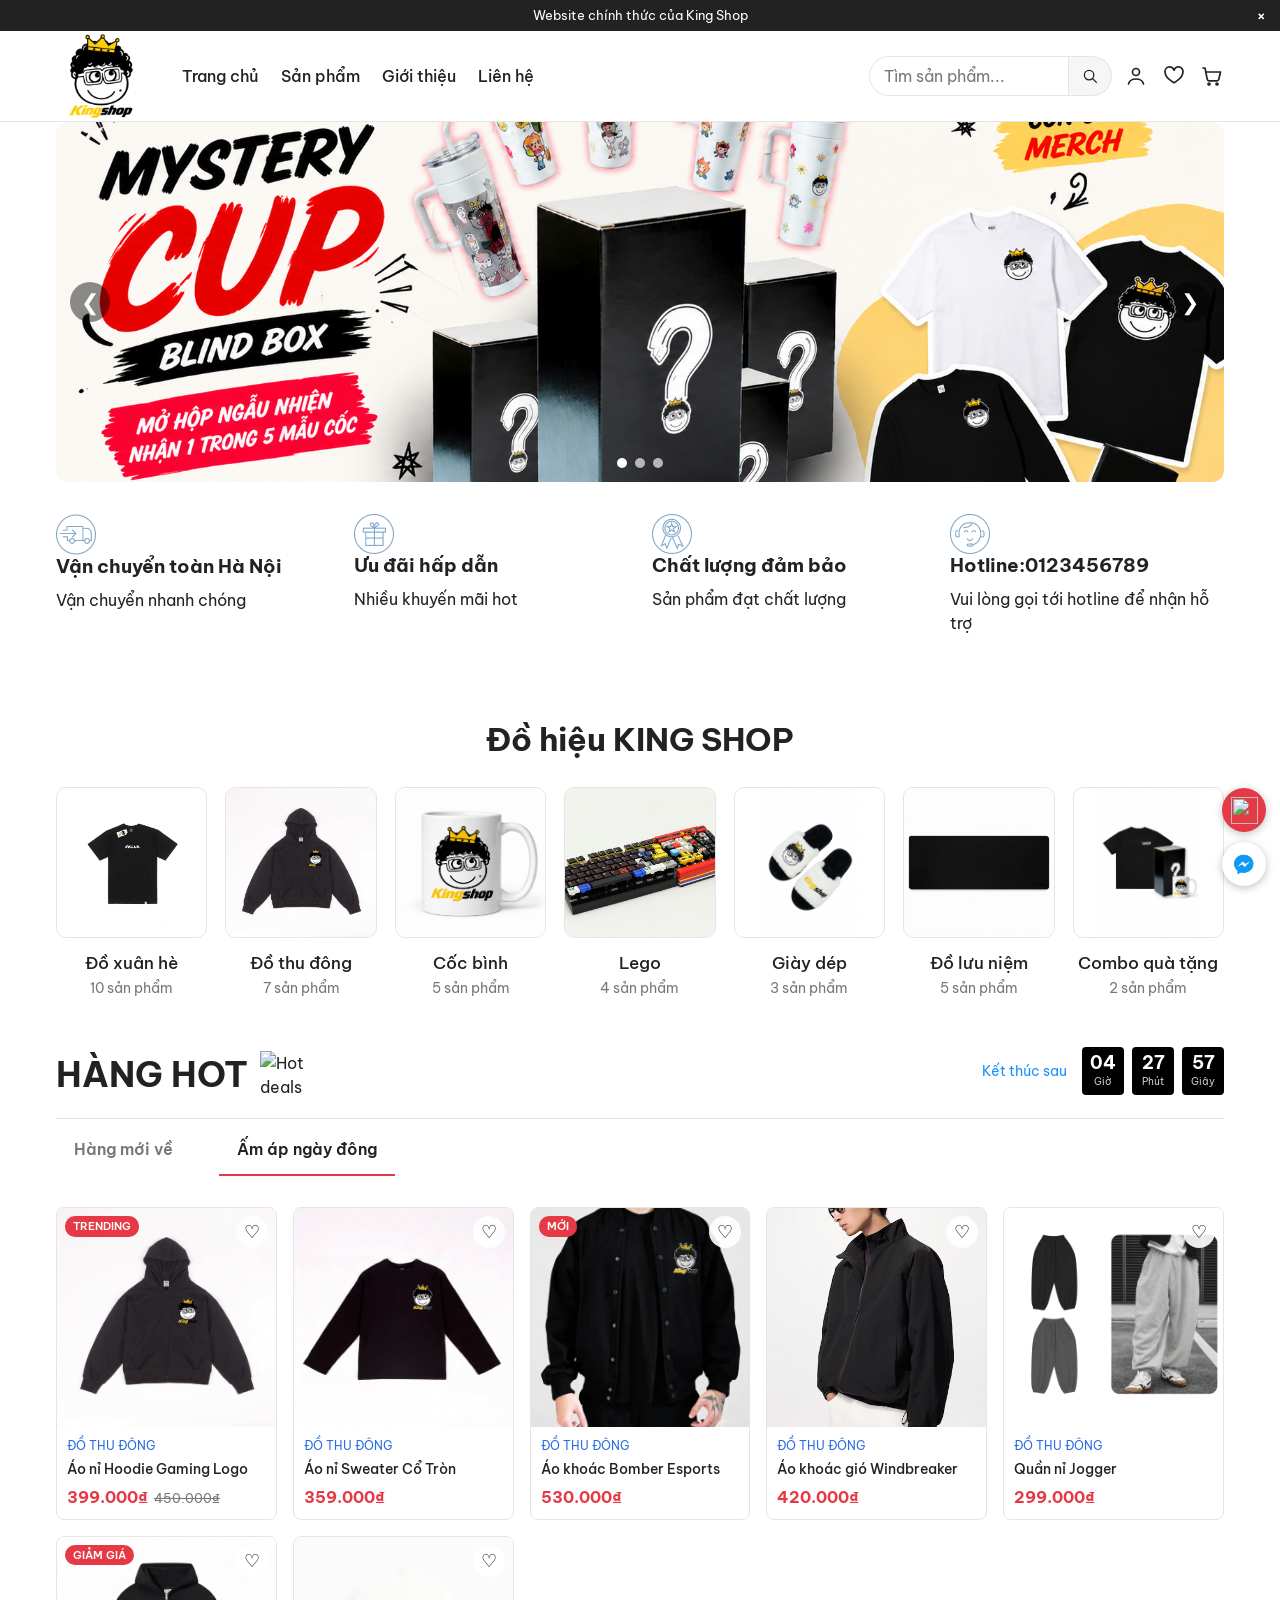
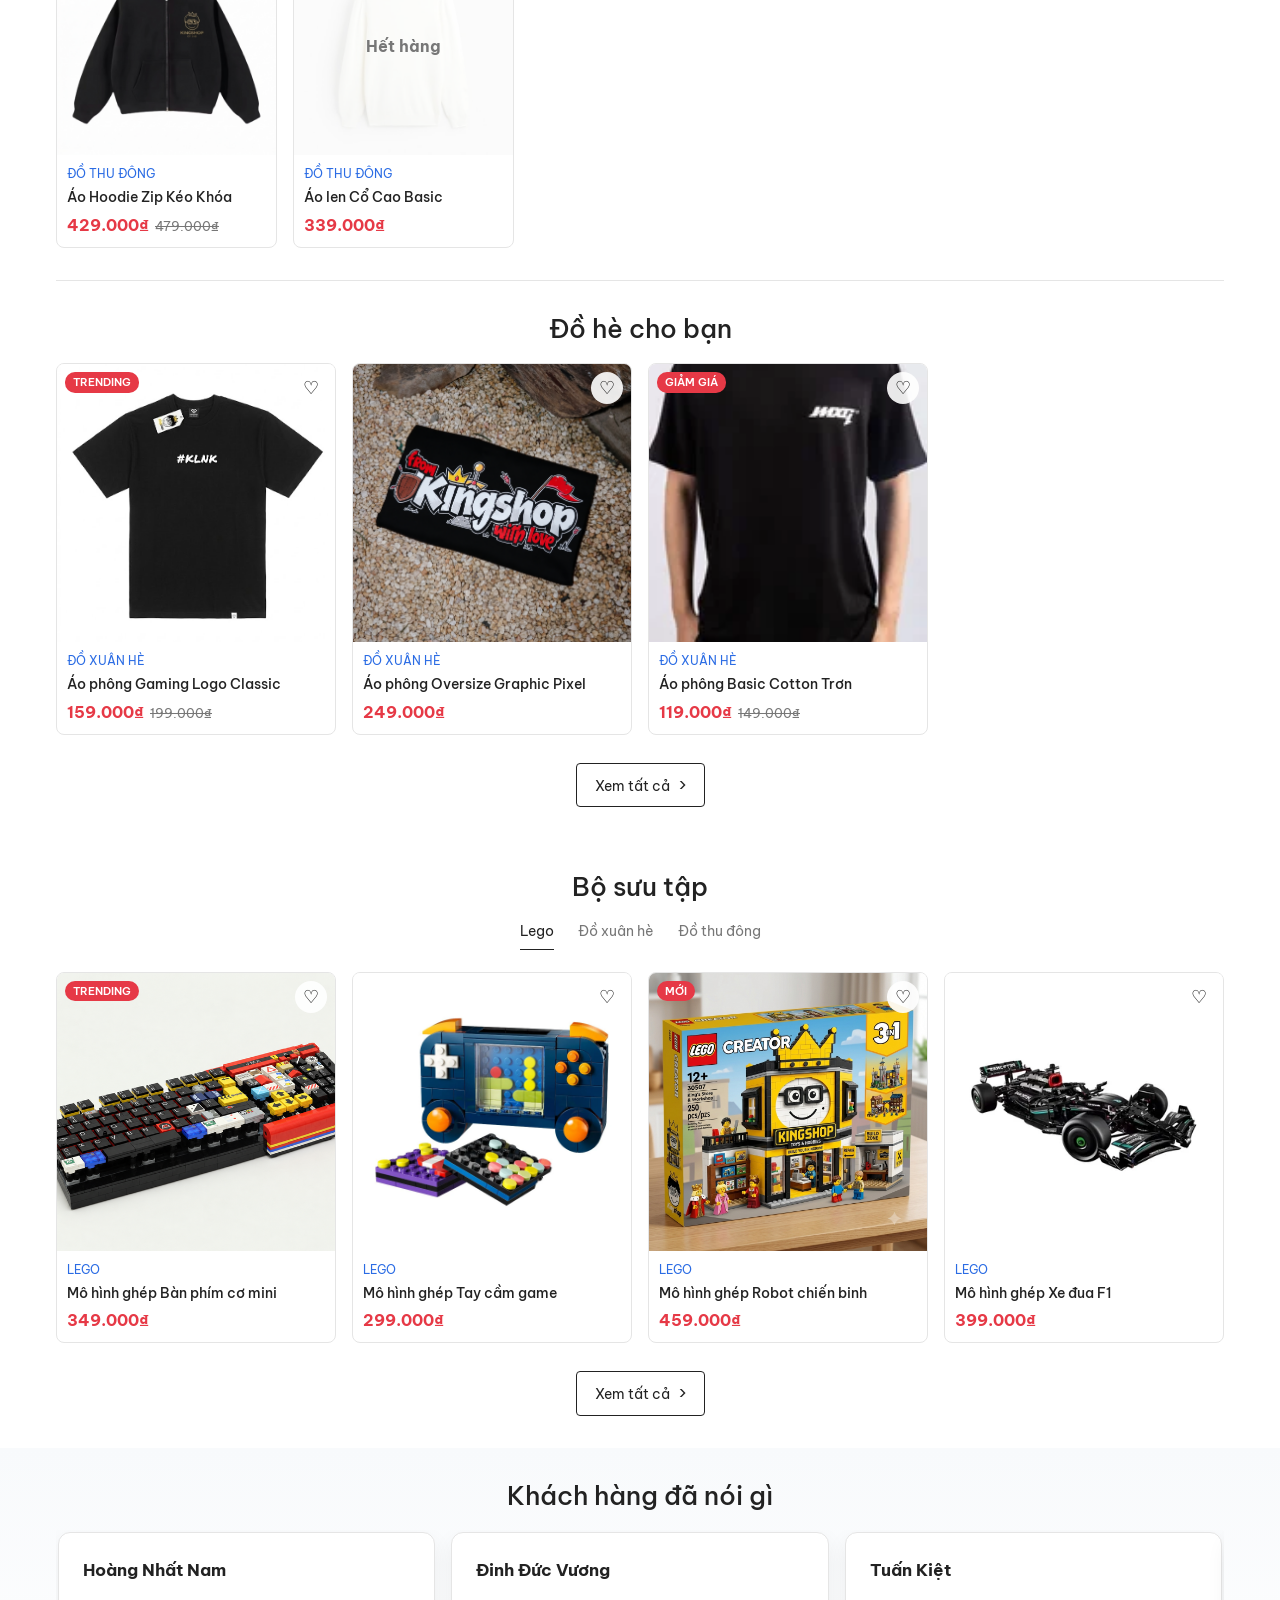
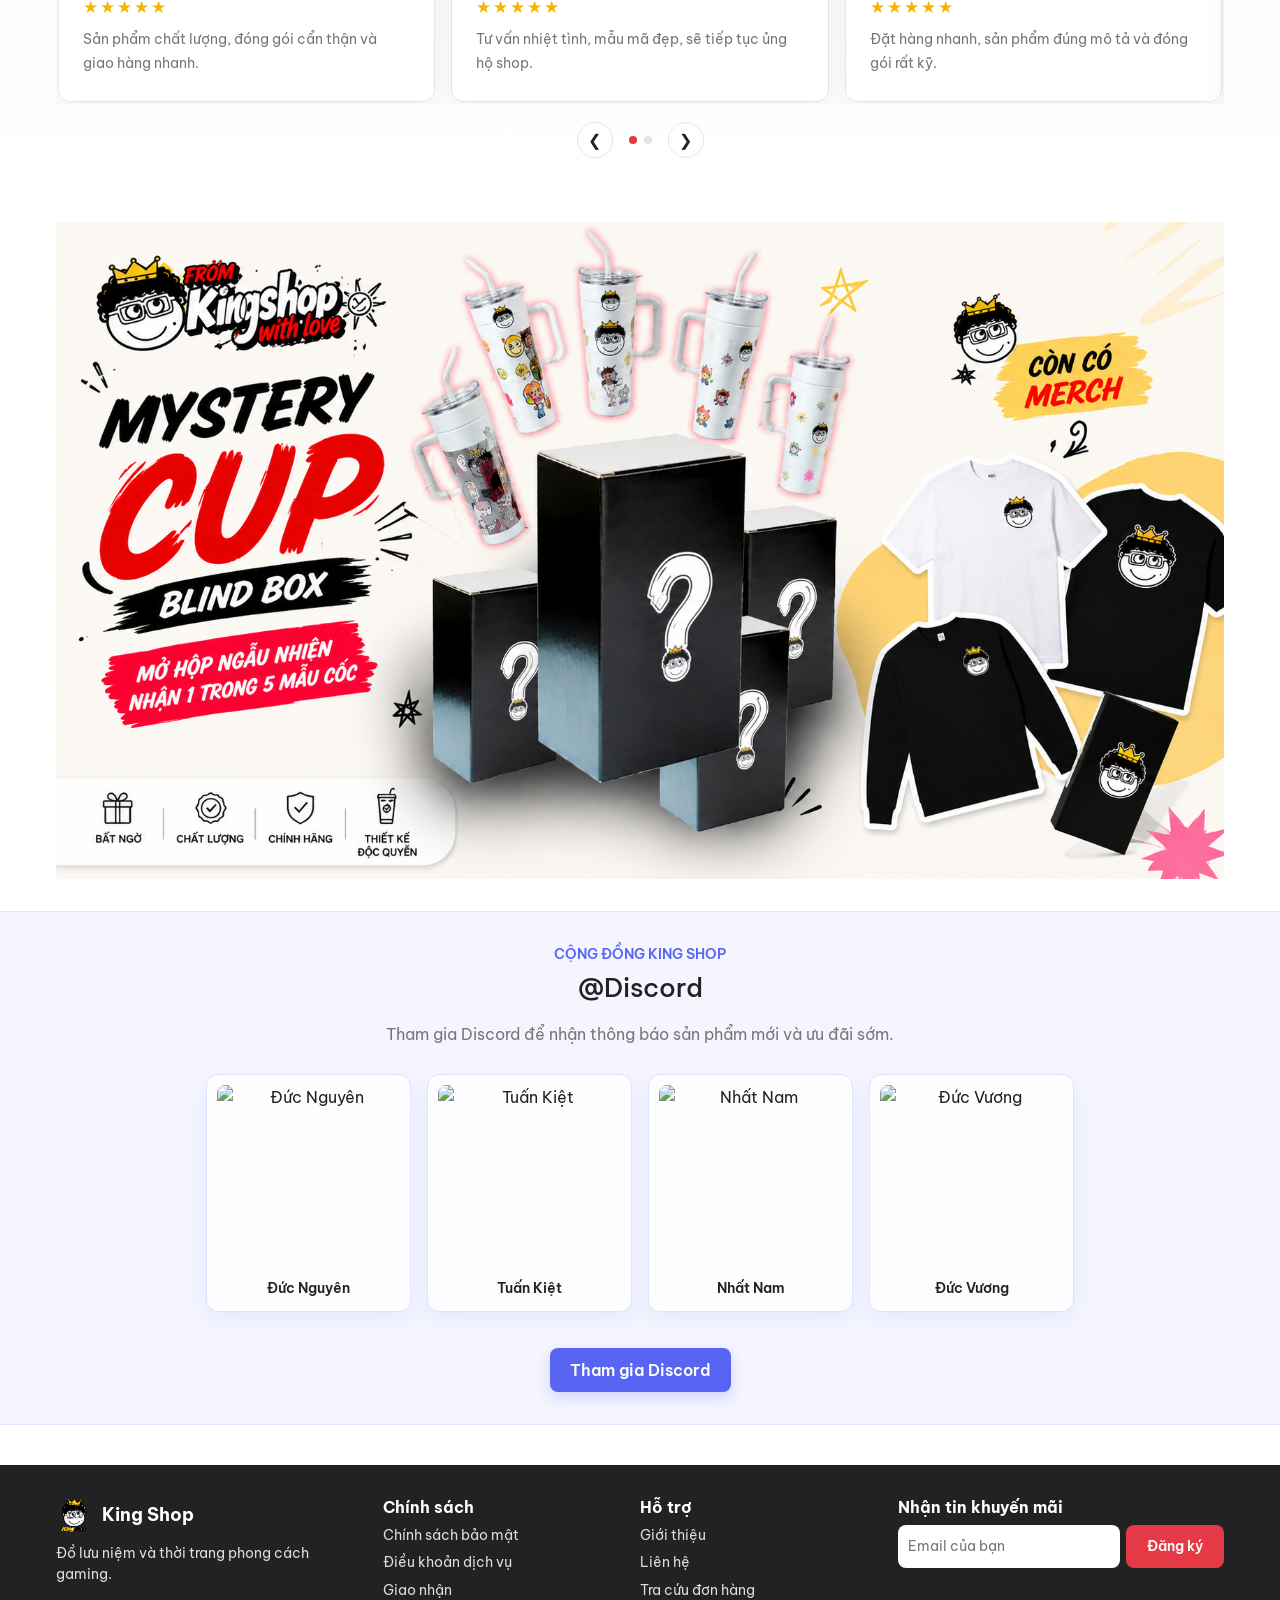
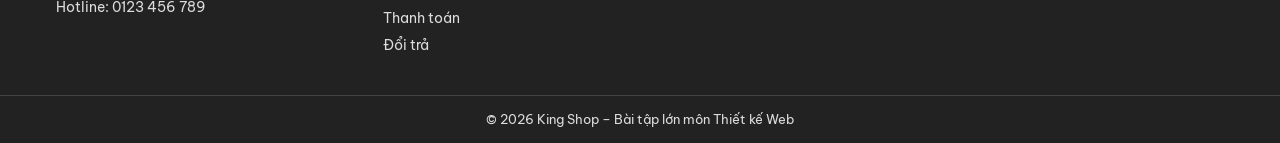
==== index.html @ ebae5b72 "Merge branch 'main' into feature/index" ====
<!doctype html>
<html lang="vi">
  <head>
    <meta charset="UTF-8" />
    <meta name="viewport" content="width=device-width, initial-scale=1" />
    <title>Trang chủ | King Shop</title>
    <link rel="preconnect" href="https://fonts.googleapis.com" />
    <link rel="preconnect" href="https://fonts.gstatic.com" crossorigin />
    <link
      href="https://fonts.googleapis.com/css2?family=Be+Vietnam+Pro:wght@400;500;600;700&display=swap"
      rel="stylesheet"
    />

    <link rel="stylesheet" href="./css/base.css" />
    <link rel="stylesheet" href="./css/layout.css" />
    <link rel="stylesheet" href="./css/components.css" />
    <link rel="stylesheet" href="./css/product.css" />
    <link rel="stylesheet" href="./css/responsive.css" />
    <link rel="stylesheet" href="./css/search-animation.css" />
  </head>
  <body>
    <div id="site-header"></div>
    <main>
      <section class="banner-container" aria-label="Banner nổi bật">
        <div class="banner-slider" data-slider>
          <div class="banner-slides">
            <a
              class="banner-slide banner-slide--active"
              href="./pages/san-pham.html"
            >
              <img
                src="./assets/images/banner/banner.png"
                class="banner-img"
                alt="Khám phá sản phẩm nổi bật của King Shop"
              />
            </a>
            <a
              class="banner-slide"
              href="./pages/san-pham.html?category=ao-xuan-he"
              tabindex="-1"
            >
              <img
                src="./assets/images/products/sp01-1.jpg"
                class="banner-img"
                alt="Sản phẩm thời trang mới tại King Shop"
                loading="lazy"
              />
            </a>
            <a
              class="banner-slide"
              href="./pages/san-pham.html?category=lego"
              tabindex="-1"
            >
              <img
                src="./assets/images/products/sp23-1.jpg"
                class="banner-img"
                alt="Bộ sưu tập Lego tại King Shop"
                loading="lazy"
              />
            </a>
          </div>
          <button
            class="banner-control banner-control--prev"
            type="button"
            data-slide-prev
            aria-label="Ảnh trước"
          >
            &#10094;
          </button>
          <button
            class="banner-control banner-control--next"
            type="button"
            data-slide-next
            aria-label="Ảnh tiếp theo"
          >
            &#10095;
          </button>
          <div
            class="banner-dots"
            data-slide-dots
            aria-label="Chọn ảnh banner"
          ></div>
        </div>
      </section>
      <section class="section">
        <div class="container">
          <div class="feature-list">
            <div class="feature">
              <div class="feature-con">
                <img src="./assets/images/banner/ship.png" />
              </div>
              <h3>Vận chuyển toàn Hà Nội</h3>
              <p>Vận chuyển nhanh chóng</p>
            </div>
            <div class="feature">
              <div class="feature-con">
                <img src="./assets/images/banner/gift.png" />
              </div>
              <h3>Ưu đãi hấp dẫn</h3>
              <p>Nhiều khuyến mãi hot</p>
            </div>
            <div class="feature">
              <div class="feature-con">
                <img src="./assets/images/banner/quality.png" />
              </div>
              <h3>Chất lượng đảm bảo</h3>
              <p>Sản phẩm đạt chất lượng</p>
            </div>
            <div class="feature">
              <div class="feature-con">
                <img src="./assets/images/banner/hotline.png" />
              </div>
              <h3>Hotline:0123456789</h3>
              <p>Vui lòng gọi tới hotline để nhận hỗ trợ</p>
            </div>
          </div>
        </div>
      </section>
      <section class="do-hieu-king-shop">
        <h2 class="do-hieu-king-shop__title">Đồ hiệu KING SHOP</h2>
        <div class="container">
          <div class="category-grid"></div>
        </div>
      </section>
      <section class="hot-deals-section">
        <div class="hot-deals-container">
          <div class="hot-deals-heading">
            <a class="hot-deals-title" href="./pages/san-pham.html">Hàng hot</a>
            <img
              class="hot-deals-badge"
              src="https://theme.hstatic.net/200000990840/1001345885/14/flashsale-hot.png?v=1763"
              alt="Hot deals"
            />
          </div>
          <div class="hot-deals-toolbar">
            <nav class="hot-deals-tabs" aria-label="Danh mục hàng hot">
              <div class="tab-buttons">
                <button class="tab-btn" data-tab="me-di-sinh">
                  Hàng mới về
                </button>
                <button class="tab-btn tab-btn--active" data-tab="me-di-lam">
                  Ấm áp ngày đông
                </button>
              </div>
              <div class="tab-content" id="me-di-sinh" hidden>
                <div
                  class="product-grid hot-product-grid new-product-grid"
                ></div>
              </div>
              <div class="tab-content" id="me-di-lam">
                <div
                  class="product-grid hot-product-grid winter-product-grid"
                ></div>
              </div>
            </nav>
            <div class="countdown-wrapper">
              <span class="countdown-label">Kết thúc sau</span>
              <div class="timer">
                <div class="time-box">
                  <span id="hours">04</span>
                  <small>Giờ</small>
                </div>
                <div class="time-box">
                  <span id="minutes">27</span>
                  <small>Phút</small>
                </div>
                <div class="time-box">
                  <span id="seconds">59</span>
                  <small>Giây</small>
                </div>
              </div>
            </div>
          </div>
        </div>
      </section>
      <section class="recommendations section">
        <div class="container">
          <h2 class="home-section-title">Đồ hè cho bạn</h2>
          <div class="product-grid recommendation-grid"></div>
          <a
            class="view-all-link"
            href="./pages/san-pham.html?category=ao-xuan-he"
            >Xem tất cả <span aria-hidden="true">›</span></a
          >
        </div>
      </section>

      <section class="collection-section section">
        <div class="container">
          <h2 class="home-section-title">Bộ sưu tập</h2>
          <div
            class="collection-tabs"
            role="tablist"
            aria-label="Bộ sưu tập sản phẩm"
          >
            <button class="collection-tab collection-tab--active" type="button">
              Lego
            </button>
            <a
              class="collection-tab"
              href="./pages/san-pham.html?category=ao-xuan-he"
              >Đồ xuân hè</a
            >
            <a
              class="collection-tab"
              href="./pages/san-pham.html?category=do-thu-dong"
              >Đồ thu đông</a
            >
          </div>
          <div class="product-grid collection-grid"></div>
          <a class="view-all-link" href="./pages/san-pham.html?category=lego"
            >Xem tất cả <span aria-hidden="true">›</span></a
          >
        </div>
      </section>

      <section class="reviews-section section">
        <div class="container">
          <h2 class="home-section-title">Khách hàng đã nói gì</h2>
          <div class="review-slider" data-review-slider>
            <div class="review-viewport">
              <div class="review-grid">
                <div class="review-slide">
                  <article class="review-card">
                    <strong>Hoàng Nhất Nam</strong>
                    <div class="review-stars" aria-label="5 trên 5 sao">
                      ★★★★★
                    </div>
                    <p>
                      Sản phẩm chất lượng, đóng gói cẩn thận và giao hàng nhanh.
                    </p>
                  </article>
                  <article class="review-card">
                    <strong>Đinh Đức Vương</strong>
                    <div class="review-stars" aria-label="5 trên 5 sao">
                      ★★★★★
                    </div>
                    <p>
                      Tư vấn nhiệt tình, mẫu mã đẹp, sẽ tiếp tục ủng hộ shop.
                    </p>
                  </article>
                  <article class="review-card">
                    <strong>Tuấn Kiệt</strong>
                    <div class="review-stars" aria-label="5 trên 5 sao">
                      ★★★★★
                    </div>
                    <p>
                      Đặt hàng nhanh, sản phẩm đúng mô tả và đóng gói rất kỹ.
                    </p>
                  </article>
                </div>
                <div class="review-slide">
                  <article class="review-card">
                    <strong>Hoàng Nhất Vua</strong>
                    <div class="review-stars" aria-label="5 trên 5 sao">
                      ★★★★★
                    </div>
                    <p>
                      Sản phẩm đẹp hơn mong đợi, shop tư vấn nhanh và rất dễ
                      thương.
                    </p>
                  </article>
                  <article class="review-card">
                    <strong>Đinh Đức Vua</strong>
                    <div class="review-stars" aria-label="5 trên 5 sao">
                      ★★★★★
                    </div>
                    <p>
                      Hàng giao đúng mẫu, chất lượng tốt và đóng gói cẩn thận.
                    </p>
                  </article>
                  <article class="review-card">
                    <strong>Phạm Tuấn Vua</strong>
                    <div class="review-stars" aria-label="5 trên 5 sao">
                      ★★★★★
                    </div>
                    <p>Mua hàng thuận tiện, sản phẩm vừa đẹp vừa đúng mô tả.</p>
                  </article>
                </div>
              </div>
            </div>
            <div class="review-controls">
              <button
                class="review-control"
                type="button"
                data-review-prev
                aria-label="Nhóm đánh giá trước"
              >
                &#10094;
              </button>
              <div
                class="review-dots"
                data-review-dots
                aria-label="Chọn nhóm đánh giá"
              ></div>
              <button
                class="review-control"
                type="button"
                data-review-next
                aria-label="Nhóm đánh giá tiếp theo"
              >
                &#10095;
              </button>
            </div>
          </div>
        </div>
      </section>

      <section class="home-cta section">
        <div class="container">
          <a class="home-cta__link" href="./pages/san-pham.html">
            <img
              src="./assets/images/banner/banner.png"
              alt="Khám phá sản phẩm King Shop"
              loading="lazy"
            />
          </a>
        </div>
      </section>

      <section class="discord-section section">
        <div class="container discord-section__inner">
          <p class="discord-section__eyebrow">Cộng đồng King Shop</p>
          <h2 class="home-section-title">@Discord</h2>
          <p class="discord-section__text">
            Tham gia Discord để nhận thông báo sản phẩm mới và ưu đãi sớm.
          </p>
          <div class="discord-gallery" aria-label="Thành viên KingShop">
            <figure class="discord-member">
              <img
                src="https://cdn.discordapp.com/avatars/1002018505601863730/ce38dc9ddd116275365a31a403cab2cc.png?size=1024"
                alt="Đức Nguyên"
                loading="lazy"
              />
              <figcaption>Đức Nguyên</figcaption>
            </figure>
            <figure class="discord-member">
              <img
                src="https://cdn.discordapp.com/avatars/1293971058453516450/9ad6e9457bd91d9be994fa99719ec6ee.png?size=1024"
                alt="Tuấn Kiệt"
                loading="lazy"
              />
              <figcaption>Tuấn Kiệt</figcaption>
            </figure>
            <figure class="discord-member">
              <img
                src="https://cdn.discordapp.com/avatars/599249216392658944/885f879aa546789b5a5d84ec2b998899.png?size=1024"
                alt="Nhất Nam"
                loading="lazy"
              />
              <figcaption>Nhất Nam</figcaption>
            </figure>
            <figure class="discord-member">
              <img
                src="https://cdn.discordapp.com/avatars/1421821610590998740/cb5623038d941d134af07b808ca20fe4.png?size=1024"
                alt="Đức Vương"
                loading="lazy"
              />
              <figcaption>Đức Vương</figcaption>
            </figure>
          </div>
          <a
            class="discord-section__button"
            href="https://discord.com/"
            target="_blank"
            rel="noopener"
            >Tham gia Discord</a
          >
        </div>
      </section>
    </main>

    <div id="site-footer"></div>
    <div id="toast-container"></div>
    <script src="./js/config.js"></script>
    <script src="./js/validate.js"></script>
    <script src="./js/products.js"></script>
    <script src="./js/cart.js"></script>
    <script src="./js/wishlist.js"></script>
    <script src="./js/auth.js"></script>
    <script src="./js/main.js"></script>
    <script src="./js/countdown.js"></script>
    <script src="./js/slider.js"></script>
    <script src="./js/reviews.js"></script>
    <!-- JS riêng của trang: thêm dòng script ở đây (luôn nạp cuối), ví dụ <script src="./js/search.js"></script> -->
  </body>
</html>
---- css/base.css ----
/* base.css – Biến màu, font, reset (Người phụ trách: Nguyên) */
:root {
  --color-primary: #e63946;
  --color-primary-dark: #c62f3b;
  --color-text: #222;
  --color-bg: #fff;
  --color-bg-soft: #f6f6f6;
  --color-muted: #777;
  --color-border: #e5e5e5;
  --color-success: #2a9d5c;
  --color-error: #d62828;
  --font-main: "Be Vietnam Pro", Arial, sans-serif;
  --radius: 8px;
  --container-width: 1200px;
}

*, *::before, *::after { box-sizing: border-box; }

body {
  margin: 0;
  font-family: var(--font-main);
  color: var(--color-text);
  background: var(--color-bg);
  line-height: 1.5;
}

img { max-width: 100%; display: block; }
a { color: inherit; text-decoration: none; }
ul { list-style: none; margin: 0; padding: 0; }
h1, h2, h3, h4 { margin: 0 0 .5em; line-height: 1.25; }
p { margin: 0 0 .75em; }
button, input, select, textarea { font: inherit; }
button { cursor: pointer; }

.container {
  width: 100%;
  max-width: var(--container-width);
  margin: 0 auto;
  padding: 0 16px;
}

.section { padding: 32px 0; }
.section__title { font-size: 1.5rem; text-align: center; margin-bottom: 20px; }
.home-section-title {
  margin-bottom: 18px;
  text-align: center;
  font-size: 1.6rem;
  font-weight: 500;
}
.feature-list{
  display: grid;
  grid-template-columns: repeat(2, minmax(0, 1fr));
  gap: 16px;
}
.banner-container {
  max-width: 1200px; 
  width: 100%;
  margin: 0 auto;   
  padding: 0 16px;  
  box-sizing: border-box;
}

.banner-slider {
  position: relative;
  overflow: hidden;
  border-radius: 12px;
}

.banner-slides {
  display: flex;
}

.banner-slide {
  display: none;
  width: 100%;
  flex: 0 0 100%;
}

.banner-slide--active {
  display: block;
  animation: banner-fade-in .45s ease;
}

@keyframes banner-fade-in {
  from { opacity: .45; }
  to { opacity: 1; }
}

.banner-img {
  width: 100%;
  height: 360px;
  object-fit: cover;
  display: block;   
}

.banner-slide:nth-child(2) .banner-img {
  object-position: center 40%;
}

.banner-control {
  position: absolute;
  top: 50%;
  width: 40px;
  height: 40px;
  border: 0;
  border-radius: 50%;
  background: rgba(0, 0, 0, .45);
  color: #fff;
  font-size: 1.4rem;
  line-height: 1;
  cursor: pointer;
  transform: translateY(-50%);
  transition: background .2s ease;
}

.banner-control:hover,
.banner-control:focus-visible {
  background: rgba(0, 0, 0, .7);
}

.banner-control--prev { left: 14px; }
.banner-control--next { right: 14px; }

.banner-dots {
  position: absolute;
  bottom: 14px;
  left: 50%;
  display: flex;
  gap: 8px;
  transform: translateX(-50%);
}

.banner-dot {
  width: 10px;
  height: 10px;
  padding: 0;
  border: 0;
  border-radius: 50%;
  background: rgba(255, 255, 255, .65);
  cursor: pointer;
}

.banner-dot--active,
.banner-dot:hover,
.banner-dot:focus-visible {
  background: #fff;
}
.do-hieu-king-shop__title {
  margin: 0 0 28px;
  padding-top: 40px;
  text-align: center;
  font-size: 2rem;
  font-weight: 700;
}
.category-grid {
  display: grid;
  grid-template-columns: repeat(2, 1fr);
  gap: 28px 16px;
}
.category-card {
  display: flex;
  flex-direction: column;
  align-items: center;
  text-align: center;
  color: var(--color-text);
  transition: transform .2s;
}
.category-card:hover {
  transform: translateY(-4px);
}
.category-card__image {
  width: 100%;
  aspect-ratio: 1 / 1;
  display: flex;
  align-items: center;
  justify-content: center;
  overflow: hidden;
  border-radius: 10px;
  background: #fff;
  border: 1px solid var(--color-border);
}
.category-card__image img {
  width: 100%;
  height: 100%;
  object-fit: contain;
  object-position: center;
  transition: transform .2s;
}
.category-card:hover .category-card__image img {
  transform: scale(1.03);
}
.category-card__name {
  margin-top: 12px;
  font-size: 1.05rem;
  font-weight: 500;
}
.category-card__count {
  margin-top: 2px;
  color: var(--color-muted);
  font-size: .9rem;
}
.hot-deals-container {
  position: relative;
  max-width: var(--container-width);
  margin: 0 auto;
  padding: 32px 16px 0;
}
.hot-deals-heading {
  display: flex;
  align-items: center;
  gap: 12px;
  min-height: 88px;
  padding: 12px 0;
  border-bottom: 1px solid var(--color-border);
}
.hot-deals-title {
  font-size: 2.2rem;
  line-height: 1;
  font-weight: 700;
  text-transform: uppercase;
}
.hot-deals-badge {
  width: 48px;
  height: 48px;
  object-fit: contain;
}
.hot-deals-tabs {
  display: block;
}
.hot-deals-toolbar {
  display: block;
  border-bottom: 1px solid var(--color-border);
}
.tab-buttons {
  display: flex;
  gap: 28px;
}
.tab-btn {
  position: relative;
  padding: 18px 18px 14px;
  border: 0;
  background: transparent;
  color: var(--color-muted);
  font-size: 1rem;
  font-weight: 600;
  cursor: pointer;
}
.tab-btn--active,
.tab-btn:hover {
  color: var(--color-text);
}
.tab-btn--active::after {
  content: "";
  position: absolute;
  right: 0;
  bottom: -1px;
  left: 0;
  height: 2px;
  background: var(--color-primary);
}
.tab-content {
  padding: 32px 0;
}
.hot-product-grid {
  gap: 24px;
}
.recommendation-grid,
.collection-grid {
  gap: 24px;
}
.view-all-link {
  display: block;
  width: fit-content;
  margin: 28px auto 0;
  padding: 8px 18px;
  border: 1px solid var(--color-text);
  border-radius: 4px;
  font-size: .9rem;
}
.view-all-link span {
  margin-left: 6px;
  font-size: 1.1rem;
}
.collection-tabs {
  display: flex;
  justify-content: center;
  gap: 24px;
  margin-bottom: 22px;
}
.collection-tab {
  padding: 0 0 6px;
  border: 0;
  border-bottom: 1px solid transparent;
  background: transparent;
  color: var(--color-muted);
  font-size: .9rem;
}
.collection-tab--active {
  border-color: var(--color-text);
  color: var(--color-text);
}
.review-grid {
  display: flex;
  transition: transform .45s ease;
}
.review-viewport {
  overflow: hidden;
}
.review-slide {
  flex: 0 0 100%;
  display: grid;
  grid-template-columns: repeat(3, minmax(0, 1fr));
  gap: 16px;
  padding: 2px;
}
.reviews-section {
  background: linear-gradient(180deg, #f8fafc 0%, #fff 100%);
  overflow: hidden;
}
.review-card {
  min-width: 0;
  min-height: 170px;
  padding: 24px;
  background: rgba(255, 255, 255, .92);
  border: 1px solid var(--color-border);
  border-radius: 12px;
  box-shadow: 0 8px 22px rgba(34, 34, 34, .06);
}
.review-controls {
  display: flex;
  align-items: center;
  justify-content: center;
  gap: 16px;
  margin-top: 18px;
}
.review-control {
  width: 36px;
  height: 36px;
  border: 1px solid var(--color-border);
  border-radius: 50%;
  background: var(--color-bg);
  color: var(--color-text);
  line-height: 1;
  transition: background .2s, color .2s, border-color .2s;
}
.review-control:hover,
.review-control:focus-visible {
  border-color: var(--color-primary);
  background: var(--color-primary);
  color: #fff;
}
.review-dots {
  display: flex;
  gap: 7px;
}
.review-dot {
  width: 8px;
  height: 8px;
  padding: 0;
  border: 0;
  border-radius: 50%;
  background: var(--color-border);
}
.review-dot--active {
  background: var(--color-primary);
}
.review-card strong {
  display: block;
  font-size: 1.05rem;
  font-weight: 700;
}
.review-stars {
  margin: 12px 0 8px;
  color: #f4b400;
  letter-spacing: 2px;
  font-size: 1.05rem;
}
.review-card p {
  margin-bottom: 0;
  color: var(--color-muted);
  font-size: .9rem;
  line-height: 1.7;
  overflow-wrap: anywhere;
}
.home-cta__link {
  display: block;
}
.home-cta__link img {
  width: 100%;
  border-radius: 4px;
}
.discord-section {
  background: #f4f5ff;
  border-top: 1px solid #e1e4ff;
  border-bottom: 1px solid #e1e4ff;
}
.discord-section__inner {
  text-align: center;
  max-width: 900px;
}
.discord-section__eyebrow {
  margin-bottom: 8px;
  color: #5865f2;
  font-size: .85rem;
  font-weight: 600;
  text-transform: uppercase;
}
.discord-section__text {
  max-width: 520px;
  margin: 0 auto;
  color: var(--color-muted);
}
.discord-gallery {
  display: grid;
  grid-template-columns: repeat(4, minmax(0, 1fr));
  gap: 16px;
  margin: 28px 0;
}
.discord-member {
  min-width: 0;
  margin: 0;
  padding: 10px 10px 12px;
  border: 1px solid #dfe2fb;
  border-radius: 12px;
  background: rgba(255, 255, 255, .8);
  box-shadow: 0 8px 20px rgba(88, 101, 242, .08);
  transition: transform .2s ease, box-shadow .2s ease;
}
.discord-member:hover {
  transform: translateY(-5px);
  box-shadow: 0 12px 26px rgba(88, 101, 242, .16);
}
.discord-member img {
  width: 100%;
  aspect-ratio: 1;
  object-fit: cover;
  border-radius: 8px;
}
.discord-member figcaption {
  margin-top: 10px;
  color: var(--color-text);
  font-size: .85rem;
  font-weight: 600;
}
.discord-section__button {
  display: inline-block;
  margin-top: 8px;
  padding: 10px 20px;
  border-radius: 8px;
  background: #5865f2;
  color: #fff;
  font-weight: 600;
  box-shadow: 0 6px 14px rgba(88, 101, 242, .22);
  transition: background .2s ease, transform .2s ease, box-shadow .2s ease;
}
.discord-section__button:hover {
  background: #4752c4;
  transform: translateY(-2px);
  box-shadow: 0 8px 18px rgba(88, 101, 242, .3);
}
.countdown-wrapper {
  display: flex;
  align-items: center;
  gap: 15px;
  margin-left: auto;
  padding: 8px 0;
  position: absolute;
  top: 40px;
  right: 16px;
}

.countdown-label {
  color: #1890ff;
  font-size: 14px;
}

.timer {
  display: flex;
  gap: 8px;
}

.time-box {
  background-color: #000;
  color: #fff;
  width: 42px;
  height: 48px;
  border-radius: 4px;
  display: flex;
  flex-direction: column;
  justify-content: center;
  align-items: center;
}

.time-box span {
  font-size: 18px;
  font-weight: bold;
  line-height: 1;
}

.time-box small {
  font-size: 10px;
  color: #ccc;
  margin-top: 2px;
}
---- css/layout.css ----
/* layout.css – Header, footer, nút nổi (Người phụ trách: Nguyên). Viết mobile-first. */

/* ===== Thanh thông báo ===== */
.topbar {
  position: relative;
  background: var(--color-text);
  color: #fff;
  font-size: .8rem;
  text-align: center;
  padding: 6px 32px;
}
.topbar__close {
  position: absolute; right: 8px; top: 50%; transform: translateY(-50%);
  background: none; border: 0; color: #fff; font-size: 1.1rem;
}

/* ===== Header ===== */
.header {
  position: sticky; top: 0; z-index: 100;
  background: var(--color-bg);
  border-bottom: 1px solid var(--color-border);
}
.header__inner {
  display: flex; align-items: center; gap: 12px;
  min-height: 60px; position: relative;
}
.header__menu-btn { background: none; border: 0; font-size: 1.5rem; }
.header__logo { font-weight: 700; font-size: 1.25rem; color: var(--color-primary); margin-right: auto; }
.header__logo { display: flex; align-items: center; gap: 8px; }
.header__logo img { height: 90px; width: auto; }
.header__actions { display: flex; align-items: center; gap: 14px; font-size: 1.25rem; }
.header__icon { position: relative; }
.header__icon-svg {
  display: block;
  width: 24px;
  height: 24px;
  fill: none;
  stroke: currentColor;
  stroke-linecap: round;
  stroke-linejoin: round;
  stroke-width: 1.7;
}
.header__icon:hover { color: var(--color-primary); }

.badge {
  position: absolute; top: -8px; right: -10px;
  min-width: 18px; height: 18px; padding: 0 4px;
  background: var(--color-primary); color: #fff;
  border-radius: 9px; font-size: .7rem; line-height: 18px; text-align: center;
}

.header__search { display: none; }
.header__search input {
  border: 1px solid var(--color-border); border-radius: 20px 0 0 20px;
  padding: 7px 14px; width: 200px; outline: none;
}
.header__search button {
  border: 1px solid var(--color-border); border-left: 0;
  border-radius: 0 20px 20px 0; background: var(--color-bg-soft); padding: 7px 12px;
  color: var(--color-text);
}
.header__search button .header__icon-svg {
  width: 18px;
  height: 18px;
}

/* ===== Menu (điện thoại: xổ xuống dưới header) ===== */
.nav {
  display: none;
  position: absolute; top: 100%; left: 0; right: 0;
  background: var(--color-bg);
  border-bottom: 1px solid var(--color-border);
  padding: 8px 16px;
}
.nav--open { display: block; }
.nav__list a { display: block; padding: 10px 0; font-weight: 500; }
.nav__dropdown { padding-left: 14px; }
.nav__dropdown a { font-weight: 400; color: var(--color-muted); }

/* ===== Footer ===== */
.footer { background: var(--color-text); color: #ddd; margin-top: 40px; font-size: .9rem; }
.footer__grid { display: grid; grid-template-columns: 1fr; gap: 24px; padding: 32px 16px; }
.footer__title { color: #fff; font-size: 1rem; }
.footer li { margin-bottom: 6px; }
.footer a:hover { color: #fff; text-decoration: underline; }
.footer__newsletter { display: flex; gap: 6px; }
.footer__newsletter input { flex: 1; min-width: 0; padding: 8px 10px; border: 0; border-radius: var(--radius); }
.footer__bottom { text-align: center; padding: 14px; border-top: 1px solid #444; font-size: .8rem; }
.footer__brand {
  display: flex; align-items: center; gap: 10px;
  color: #fff; font-weight: 700; font-size: 1.15rem;
  margin-bottom: 10px;
}
.footer__brand img { height: 36px; width: auto; }

/* ===== Nút nổi ===== */
.floating {
  position: fixed; right: 14px; bottom: 14px; z-index: 90;
  display: flex; flex-direction: column; gap: 10px;
}
.floating__btn {
  width: 44px; height: 44px; border-radius: 50%; border: 0;
  background: var(--color-primary); color: #fff; font-size: 1.2rem;
  display: flex; align-items: center; justify-content: center;
  box-shadow: 0 2px 8px rgba(0, 0, 0, .25);
}
.floating__btn img {
  width: 30px;
  height: 30px;
  object-fit: contain;
}
.floating__phone img {
  width: 27px;
  height: 27px;
}
.floating__messenger {
  background: #fff;
}
.floating__messenger:hover,
.floating__messenger:focus-visible {
  background: #eef4ff;
}
.floating__top { display: none; background: var(--color-text); }
.floating__top--show { display: flex; }
---- css/components.css ----
/* components.css – Thành phần dùng chung: nút, form, toast, thẻ sản phẩm (Người phụ trách: Nguyên)

   CẤU TRÚC HTML thẻ sản phẩm mà renderProductCard() (Kiệt) cần in ra:

   <article class="product-card">
     <a class="product-card__image" href="chi-tiet.html?id=1">
       <img src="..." alt="Tên SP" loading="lazy">
       <span class="product-card__tag">Trending</span>
     </a>
     <button class="btn-wishlist product-card__wish" data-id="1">♡</button>
     <div class="product-card__body">
       <a class="product-card__title" href="chi-tiet.html?id=1">Tên SP</a>
       <div class="product-card__price">
         <span class="price-sale">159.000₫</span>
         <del class="price-old">199.000₫</del>
       </div>
     </div>
   </article>
   Thêm class product-card--sold-out khi hết hàng. */

.btn {
  display: inline-block; padding: 10px 20px; border-radius: var(--radius);
  border: 1px solid transparent; font-weight: 600; text-align: center;
  transition: background .2s, color .2s;
}
.btn--primary { background: var(--color-primary); color: #fff; }
.btn--primary:hover { background: var(--color-primary-dark); }
.btn--outline { background: transparent; color: var(--color-primary); border-color: var(--color-primary); }
.btn--outline:hover { background: var(--color-primary); color: #fff; }
.btn:disabled { opacity: .5; cursor: not-allowed; }

/* ===== Form ===== */
.form-field { margin-bottom: 14px; }
.form-field label { display: block; font-weight: 500; margin-bottom: 4px; }
.form-field input, .form-field select, .form-field textarea {
  width: 100%; padding: 9px 12px; border: 1px solid var(--color-border);
  border-radius: var(--radius); outline: none;
}
.form-field input:focus, .form-field select:focus, .form-field textarea:focus { border-color: var(--color-primary); }
.form-field--error input, .form-field--error textarea, .form-field--error select { border-color: var(--color-error); }
.form-error { color: var(--color-error); font-size: .8rem; margin-top: 4px; }

/* ===== Toast ===== */
#toast-container {
  position: fixed; top: 16px; right: 16px; z-index: 200;
  display: flex; flex-direction: column; gap: 8px;
}
.toast {
  padding: 10px 16px; border-radius: var(--radius); color: #fff;
  box-shadow: 0 2px 10px rgba(0, 0, 0, .2); transition: opacity .4s;
}
.toast--success { background: var(--color-success); }
.toast--error { background: var(--color-error); }
.toast--hide { opacity: 0; }
.product-grid { display: grid; grid-template-columns: repeat(2, 1fr); gap: 12px; }

.product-card { position: relative; background: var(--color-bg); border: 1px solid var(--color-border); border-radius: var(--radius); overflow: hidden; }
.product-card__image { position: relative; display: block; aspect-ratio: 1 / 1; overflow: hidden; background: var(--color-bg-soft); }
.product-card__image img { width: 100%; height: 100%; object-fit: cover; transition: transform .3s; }
.product-card:hover .product-card__image img { transform: scale(1.05); }
.product-card__tag {
  position: absolute; top: 8px; left: 8px; background: var(--color-primary); color: #fff;
  font-size: .7rem; font-weight: 600; padding: 2px 8px; border-radius: 10px; text-transform: uppercase;
}
.product-card__wish {
  position: absolute; top: 8px; right: 8px; width: 32px; height: 32px; border-radius: 50%;
  border: 0; background: rgba(255, 255, 255, .9); font-size: 1.1rem; line-height: 1;
}
.product-card__body { padding: 10px; }
.product-card__title { display: block; font-size: .9rem; font-weight: 500; margin-bottom: 4px; }
.product-card__price { display: flex; flex-wrap: wrap; gap: 6px; align-items: baseline; }
.price-sale { color: var(--color-primary); font-weight: 700; }
.price-old { color: var(--color-muted); font-size: .8rem; }
.product-card--sold-out .product-card__image::after {
  content: "Hết hàng"; position: absolute; inset: 0; display: flex; align-items: center; justify-content: center;
  background: rgba(255, 255, 255, .7); font-weight: 700; color: var(--color-muted);
}
---- css/product.css ----
.no-scroll { overflow: hidden; }

.breadcrumb {
  display: flex;
  flex-wrap: wrap;
  gap: 6px;
  padding: 16px 0 12px;
  color: var(--color-muted);
  font-size: .85rem;
}
.breadcrumb a:hover { color: var(--color-primary); }

.catalog-page { padding-bottom: 40px; }

.catalog-banner {
  position: relative;
  display: flex;
  align-items: center;
  justify-content: space-between;
  gap: 24px;
  height: 130px;
  margin-bottom: 28px;
  padding: 0 28px;
  overflow: hidden;
  border-radius: 10px;
  background: linear-gradient(90deg, #7fe0dd 0%, #9ee8e6 55%, #c8f3f1 100%);
  color: #3b4fd8;
}
.catalog-banner::after {
  content: "";
  position: absolute;
  right: -40px;
  top: -40px;
  width: 150px;
  height: 150px;
  border-radius: 50%;
  background: rgba(110, 150, 255, .4);
  pointer-events: none;
}
.catalog-banner__text {
  position: relative;
  z-index: 1;
  display: flex;
  flex-direction: column;
  gap: 4px;
}
.catalog-banner__text strong {
  font-size: clamp(1.6rem, 4vw, 2.4rem);
  letter-spacing: .04em;
}
.catalog-banner__logos {
  position: relative;
  flex: 0 0 150px;
  height: 100%;
  margin-left: auto;
}
.catalog-banner__logos img {
  position: absolute;
  left: 30%;
  bottom: -100px;
  height: 300px;
  width: auto;
  max-width: none;
  max-height: none;
  transform: translateX(-50%);
  pointer-events: none;
}
.catalog-banner__cta {
  position: relative;
  z-index: 1;
  flex-shrink: 0;
  padding: 10px 18px;
  border-radius: 8px;
  background: #5b4dff;
  color: #fff;
  font-weight: 700;
}

.catalog-layout {
  display: grid;
  grid-template-columns: 1fr;
  gap: 28px;
}
.catalog-toolbar {
  display: flex;
  flex-wrap: wrap;
  align-items: center;
  justify-content: space-between;
  gap: 12px;
  margin-bottom: 8px;
}
.catalog-toolbar h1 {
  margin: 0;
  font-size: 1.7rem;
  font-weight: 500;
}
.catalog-sort {
  display: flex;
  align-items: center;
  gap: 8px;
  color: var(--color-muted);
  font-size: .9rem;
}
.catalog-sort select {
  padding: 6px 10px;
  border: 1px solid var(--color-border);
  border-radius: 4px;
  background: #fff;
}
.catalog-count {
  margin: 0 0 16px;
  color: var(--color-muted);
  font-size: .85rem;
}

.filter-group {
  padding: 12px 0;
  border-bottom: 1px solid var(--color-border);
}
.filter-group summary {
  cursor: pointer;
  font-size: .8rem;
  font-weight: 700;
  letter-spacing: .08em;
  text-transform: uppercase;
}
.filter-links a,
.filter-color {
  display: flex;
  align-items: center;
  gap: 8px;
  width: 100%;
  padding: 7px 0;
  border: 0;
  background: none;
  color: var(--color-text);
  text-align: left;
}
.filter-links a:hover,
.filter-links a.is-active,
.filter-color:hover,
.filter-color.is-active {
  color: #2b6ce4;
}
.filter-check {
  display: flex;
  align-items: center;
  gap: 8px;
  padding: 6px 0;
  font-size: .9rem;
}
.filter-clear {
  margin-top: 6px;
  border: 0;
  background: none;
  color: var(--color-primary);
  font-size: .8rem;
}

.swatch {
  display: inline-block;
  flex: 0 0 14px;
  width: 14px;
  height: 14px;
  border: 1px solid #ccc;
  border-radius: 50%;
}
.swatch--den { background: #111; }
.swatch--trang { background: #fff; }
.swatch--xam { background: #8a8a8a; }
.swatch--be { background: #d8c4a8; }
.swatch--hong { background: #e8899b; }
.swatch--xanh-navy { background: #173a63; }
.swatch--do { background: #d62828; }
.swatch--vang { background: #f4c430; }
.swatch--xanh-reu { background: #4a5d23; }
.swatch--trong { background: linear-gradient(135deg, #fff 50%, #cde 50%); }
.swatch--xanh-la { background: #2a9d5c; }

.product-card__media {
  position: relative;
  aspect-ratio: 1 / 1;
  overflow: hidden;
  background: var(--color-bg-soft);
}
.product-card__media img {
  display: block;
  width: 100%;
  height: 100%;
  object-fit: cover;
  object-position: center;
}
.product-card__actions {
  position: absolute;
  right: 0;
  bottom: 0;
  left: 0;
  display: flex;
  opacity: 0;
  transform: translateY(8px);
  transition: .2s;
}
.product-card:hover .product-card__actions {
  opacity: 1;
  transform: none;
}
.product-card__option,
.product-card__quick {
  flex: 1;
  padding: 8px 6px;
  border: 0;
  background: rgba(20, 20, 20, .78);
  color: #fff;
  font-size: .78rem;
  text-align: center;
}
.product-card__quick { border-left: 1px solid rgba(255, 255, 255, .2); }
.product-card__vendor {
  display: block;
  margin-bottom: 4px;
  color: #2b6ce4;
  font-size: .75rem;
  text-transform: uppercase;
}
.product-card__wish.is-active { color: var(--color-primary); }
.catalog-grid .product-card { border: 0; }
.catalog-grid .price-sale { color: #2b6ce4; }

.pagination {
  display: flex;
  justify-content: center;
  gap: 8px;
  margin-top: 28px;
}
.page-btn {
  min-width: 36px;
  height: 36px;
  border: 1px solid var(--color-border);
  border-radius: 4px;
  background: #fff;
}
.page-btn.is-active,
.page-btn:hover {
  background: var(--color-text);
  color: #fff;
  border-color: var(--color-text);
}

.empty-state {
  grid-column: 1 / -1;
  padding: 40px 16px;
  color: var(--color-muted);
  text-align: center;
}

.product-detail {
  display: grid;
  grid-template-columns: 1fr;
  gap: 28px;
  padding-bottom: 32px;
}
.product-gallery {
  display: grid;
  grid-template-columns: 72px 1fr;
  gap: 12px;
}
.product-gallery__thumbs {
  display: flex;
  flex-direction: column;
  gap: 8px;
}
.gallery-thumb {
  padding: 0;
  border: 1px solid transparent;
  background: var(--color-bg-soft);
  transition: border-color .2s;
}
.gallery-thumb.is-active { border-color: var(--color-primary); }
.gallery-thumb {
  aspect-ratio: 4 / 5;
  overflow: hidden;
}
.gallery-thumb img,
.product-gallery__main img {
  display: block;
  width: 100%;
  height: 100%;
  object-fit: cover;
  object-position: center;
}
.product-gallery__main { aspect-ratio: 4 / 5; }
.product-info h1 {
  margin-bottom: 8px;
  font-size: 1.6rem;
  font-weight: 600;
}
.product-meta {
  color: var(--color-muted);
  font-size: .9rem;
}
.product-meta a { color: #2b6ce4; }
.product-info__price {
  display: flex;
  align-items: baseline;
  gap: 10px;
  margin: 12px 0 16px;
  font-size: 1.4rem;
}
.product-info__price .price-sale { color: #2b6ce4; }

.promo-box {
  margin-bottom: 18px;
  padding: 12px 14px;
  border: 1px dashed #2b6ce4;
  border-radius: 8px;
  background: #f4f8ff;
}
.promo-box ul { margin: 8px 0 0; padding-left: 18px; list-style: disc; }
.promo-box li { margin-bottom: 4px; font-size: .9rem; }

.option-row {
  display: flex;
  flex-wrap: wrap;
  align-items: center;
  gap: 10px;
  margin-bottom: 14px;
}
.option-list { display: flex; flex-wrap: wrap; align-items: center; gap: 8px; }
.option-chip {
  position: relative;
  display: inline-flex;
  align-items: center;
  justify-content: center;
  gap: 6px;
  min-width: 42px;
  height: 38px;
  padding: 0 12px;
  border: 1px solid var(--color-border);
  border-radius: 4px;
  background: #fff;
  line-height: 1;
  cursor: pointer;
  white-space: nowrap;
}
.option-chip input {
  position: absolute;
  inset: 0;
  opacity: 0;
  cursor: pointer;
}
.option-chip:has(input:checked) {
  border-color: #2b6ce4;
  color: #2b6ce4;
}

.qty-box {
  display: inline-flex;
  border: 1px solid var(--color-border);
  border-radius: 4px;
  overflow: hidden;
}
.qty-box__btn,
.qty-box__input {
  width: 36px;
  height: 36px;
  border: 0;
  background: #fff;
  text-align: center;
}
.qty-box__input { width: 48px; }

.product-cta {
  display: flex;
  flex-wrap: wrap;
  gap: 10px;
  margin: 8px 0 18px;
}
.product-cta .btn { min-width: 160px; }
.product-assures {
  display: grid;
  grid-template-columns: repeat(3, 1fr);
  gap: 8px;
  padding: 14px 0;
  border-top: 1px solid var(--color-border);
  color: var(--color-muted);
  font-size: .8rem;
  text-align: center;
}
.product-desc {
  margin-top: 18px;
  padding-top: 12px;
  border-top: 1px solid var(--color-border);
}
.related-section { padding: 12px 0 40px; }
.related-section h2 {
  margin-bottom: 18px;
  font-size: 1.4rem;
  font-weight: 500;
}

.quick-view {
  position: fixed;
  inset: 0;
  z-index: 300;
  display: grid;
  place-items: center;
  padding: 16px;
}
.quick-view[hidden] { display: none; }
.quick-view__backdrop {
  position: absolute;
  inset: 0;
  background: rgba(0, 0, 0, .45);
}
.quick-view__dialog {
  position: relative;
  width: min(920px, 100%);
  max-height: 90vh;
  overflow: auto;
  padding: 20px;
  border-radius: 10px;
  background: #fff;
}
.quick-view__close {
  position: absolute;
  top: 8px;
  right: 10px;
  border: 0;
  background: none;
  font-size: 1.6rem;
}
.quick-view__grid {
  display: grid;
  grid-template-columns: 1fr;
  gap: 20px;
}
.quick-view__grid > img {
  width: 100%;
  aspect-ratio: 1;
  object-fit: cover;
  background: var(--color-bg-soft);
}
.quick-view__detail {
  display: inline-block;
  margin-top: 8px;
  color: #2b6ce4;
}

.gallery-arrow {
  position: absolute;
  top: 50%;
  width: 36px;
  height: 36px;
  transform: translateY(-50%);
  border: 0;
  border-radius: 50%;
  background: rgba(255, 255, 255, .85);
  box-shadow: 0 2px 6px rgba(0, 0, 0, .2);
  font-size: 1.5rem;
  line-height: 1;
  opacity: 0;
  transition: opacity .2s, background .2s;
}
.gallery-prev { left: 8px; }
.gallery-next { right: 8px; }
.product-gallery__main {
  position: relative;
  overflow: hidden;
  align-self: start;
}
.gallery-main-img { display: block; }
.product-gallery__main:hover .gallery-arrow { opacity: 1; }
.gallery-arrow:hover { background: #fff; }

.quick-view .product-gallery { grid-template-columns: 1fr; }
.quick-view .product-gallery__thumbs {
  order: 2;
  flex-direction: row;
  overflow-x: auto;
}
.quick-view .gallery-thumb { flex: 0 0 56px; }

@media (min-width: 768px) {
  .catalog-sidebar,
  .catalog-grid { min-height: 600px; }
  .catalog-layout { grid-template-columns: 220px 1fr; }
  .catalog-grid { grid-template-columns: repeat(3, minmax(0, 1fr)) !important; }
  .product-detail { grid-template-columns: 1.05fr .95fr; }
  .quick-view__grid { grid-template-columns: .9fr 1.1fr; }
}

@media (min-width: 1024px) {
  .catalog-grid { grid-template-columns: repeat(4, minmax(0, 1fr)) !important; }
}

@media (max-width: 800px) {
  .catalog-banner { height: 100px; padding: 0 12px; gap: 6px; }
  .catalog-banner__text { flex: 1 1 0; min-width: 0; gap: 2px; }
  .catalog-banner__text strong {
    font-size: clamp(1rem, 5vw, 1.4rem);
    letter-spacing: .02em;
    white-space: nowrap;
  }
  .catalog-banner__text span {
    font-size: clamp(.6rem, 2.9vw, .8rem);
    white-space: nowrap;
  }
  .catalog-banner__logos { flex: 0 0 56px; }
  .catalog-banner__logos img {
    left: 62%;
    bottom: -30px;
    height: 150px;
  }
  .catalog-banner__cta {
    padding: 8px 12px;
    font-size: .78rem;
    white-space: nowrap;
  }
  .product-gallery { grid-template-columns: 1fr; }
  .product-gallery__thumbs {
    flex-direction: row;
    overflow-x: hidden;
  }
  .gallery-thumb { flex: 0 0 64px; }
  .product-card__actions { opacity: 1; transform: none; }
  .product-assures { grid-template-columns: 1fr; }
  .product-cta .btn { width: 100%; }
  .gallery-arrow { opacity: 1; }
}
---- css/responsive.css ----
/* responsive.css – Media query dùng chung (mobile-first). Breakpoint: 768px và 1024px.
   Mỗi người tự lo responsive cho trang của mình trong file CSS riêng. */

@media (max-width: 767px) {
  .banner-img {
    height: 220px;
  }

  .section {
    padding: 24px 0;
  }

  .feature-list {
    grid-template-columns: repeat(2, minmax(0, 1fr));
    gap: 16px;
  }

  .hot-deals-title {
    font-size: 1.7rem;
  }

  .hot-deals-heading {
    min-height: 72px;
    padding-right: 150px;
  }

  .hot-deals-badge {
    width: 38px;
    height: 38px;
  }

  .countdown-wrapper {
    top: 30px;
    right: 16px;
    gap: 6px;
  }

  .countdown-label {
    display: none;
  }

  .timer {
    gap: 4px;
  }

  .time-box {
    width: 34px;
    height: 40px;
  }

  .time-box span {
    font-size: 15px;
  }

  .tab-buttons {
    gap: 4px;
    overflow-x: auto;
  }

  .tab-btn {
    flex: 0 0 auto;
    padding-right: 12px;
    padding-left: 12px;
  }

  .hot-product-grid {
    grid-template-columns: repeat(2, minmax(0, 1fr));
  }

  .recommendation-grid,
  .collection-grid {
    grid-template-columns: repeat(2, minmax(0, 1fr));
  }

  .review-grid {
    width: 100%;
  }

  .review-slide {
    grid-template-columns: 1fr;
    gap: 12px;
    padding: 2px;
  }

  .reviews-section .home-section-title {
    margin-bottom: 14px;
    font-size: 1.45rem;
  }

  .review-card {
    min-height: 0;
    padding: 18px;
    border-radius: 10px;
  }

  .review-card strong {
    font-size: 1rem;
  }

  .review-stars {
    margin: 9px 0 6px;
    font-size: .95rem;
  }

  .discord-gallery {
    display: flex;
    gap: 12px;
    margin-right: -16px;
    overflow-x: auto;
    padding: 4px 16px 12px 0;
    scroll-snap-type: x mandatory;
    scrollbar-color: #5865f2 #e1e4ff;
    scrollbar-width: thin;
  }

  .discord-member {
    flex: 0 0 42vw;
    scroll-snap-align: start;
  }

  .collection-tabs {
    gap: 14px;
  }

  .do-hieu-king-shop .container {
    padding-right: 0;
    overflow: hidden;
  }

  .do-hieu-king-shop .category-grid {
    display: flex;
    gap: 16px;
    overflow-x: auto;
    padding: 0 16px 12px 0;
    scroll-snap-type: x mandatory;
    scrollbar-width: thin;
    scrollbar-color: var(--color-primary) var(--color-bg-soft);
  }

  .do-hieu-king-shop .category-card {
    flex: 0 0 42vw;
    scroll-snap-align: start;
  }
}

@media (min-width: 768px) {
  .product-grid { grid-template-columns: repeat(3, 1fr); gap: 16px; }
  .recommendation-grid { grid-template-columns: repeat(3, minmax(0, 1fr)); }
  .collection-grid { grid-template-columns: repeat(5, minmax(0, 1fr)); }
  .category-grid { grid-template-columns: repeat(3, 1fr); }
  .footer__grid { grid-template-columns: repeat(2, 1fr); }
  .header__search { display: flex; }
}

@media (min-width: 1024px) {
  .product-grid { grid-template-columns: repeat(4, 1fr); }
  .hot-product-grid { grid-template-columns: repeat(5, minmax(0, 1fr)); }
  .category-grid { grid-template-columns: repeat(7, 1fr); gap: 28px 18px; }
  .feature-list { grid-template-columns: repeat(4, minmax(0, 1fr)); gap: 24px; }
  .footer__grid { grid-template-columns: 1.3fr 1fr 1fr 1.4fr; }

  .header__menu-btn { display: none; }
  .header__logo { margin-right: 0; }
  .header__search { margin-left: auto; }

  .nav { display: block; position: static; border: 0; padding: 0; margin-left: 24px; }
  .nav__list { display: flex; gap: 22px; }
  .nav__list a { padding: 18px 0; }
  .nav__item--dropdown { position: relative; }
  .nav__dropdown {
    display: none; position: absolute; top: 100%; left: -12px; min-width: 190px; padding: 6px 0;
    background: var(--color-bg); border: 1px solid var(--color-border); border-radius: var(--radius);
    box-shadow: 0 4px 14px rgba(0, 0, 0, .1);
  }
  .nav__dropdown a { padding: 8px 16px; color: var(--color-text); }
  .nav__dropdown a:hover { color: var(--color-primary); }
  .nav__item--dropdown:hover .nav__dropdown { display: block; }
}
---- css/search-animation.css ----
/* search-animation.css – Hiệu ứng cho thanh tìm kiếm ở header (Người phụ trách: Vương)
   Chỉ nhắm vào #search-form, #search-input, #search-btn nên không đụng file của Nguyên/Kiệt.
   Không đổi thuộc tính display của form (layout.css/responsive.css quyết định lúc nào hiện).
   Nạp SAU responsive.css. */

/* ===== Ô nhập: mở rộng khi focus, viền sáng ===== */
#search-form #search-input {
  max-width: 100%;
  transition:
    width 0.35s cubic-bezier(0.4, 0, 0.2, 1),
    border-color 0.25s ease,
    box-shadow 0.25s ease,
    background-color 0.25s ease;
}

#search-form #search-input:focus {
  width: 280px;
  border-color: var(--color-primary);
  background-color: var(--color-bg);
  box-shadow: 0 0 0 3px
    color-mix(in srgb, var(--color-primary) 18%, transparent);
}

/* Placeholder mờ dần khi focus */
#search-form #search-input::placeholder {
  color: var(--color-muted);
  transition:
    opacity 0.25s ease,
    transform 0.25s ease;
}
#search-form #search-input:focus::placeholder {
  opacity: 0.45;
  transform: translateX(4px);
}

/* ===== Nút tìm kiếm ===== */
#search-form #search-btn {
  transition:
    background-color 0.25s ease,
    color 0.25s ease,
    border-color 0.25s ease,
    box-shadow 0.25s ease;
}

/* Khi ô nhập đang focus, nút đổi màu theo viền */
#search-form:focus-within #search-btn {
  border-color: var(--color-primary);
  background: var(--color-primary);
  color: #fff;
}

#search-form #search-btn:hover {
  background: var(--color-primary-dark);
  border-color: var(--color-primary-dark);
  color: #fff;
}

/* Icon kính lúp */
#search-form #search-btn .header__icon-svg {
  transition: transform 0.3s cubic-bezier(0.34, 1.56, 0.64, 1);
}
#search-form:focus-within #search-btn .header__icon-svg {
  transform: scale(1.1);
}
#search-form #search-btn:hover .header__icon-svg {
  transform: scale(1.2) rotate(-12deg);
}
#search-form #search-btn:active .header__icon-svg {
  transform: scale(0.9);
}

/* Tôn trọng người dùng tắt hiệu ứng chuyển động */
@media (prefers-reduced-motion: reduce) {
  #search-form #search-input,
  #search-form #search-input::placeholder,
  #search-form #search-btn,
  #search-form #search-btn .header__icon-svg {
    transition: none;
  }
}
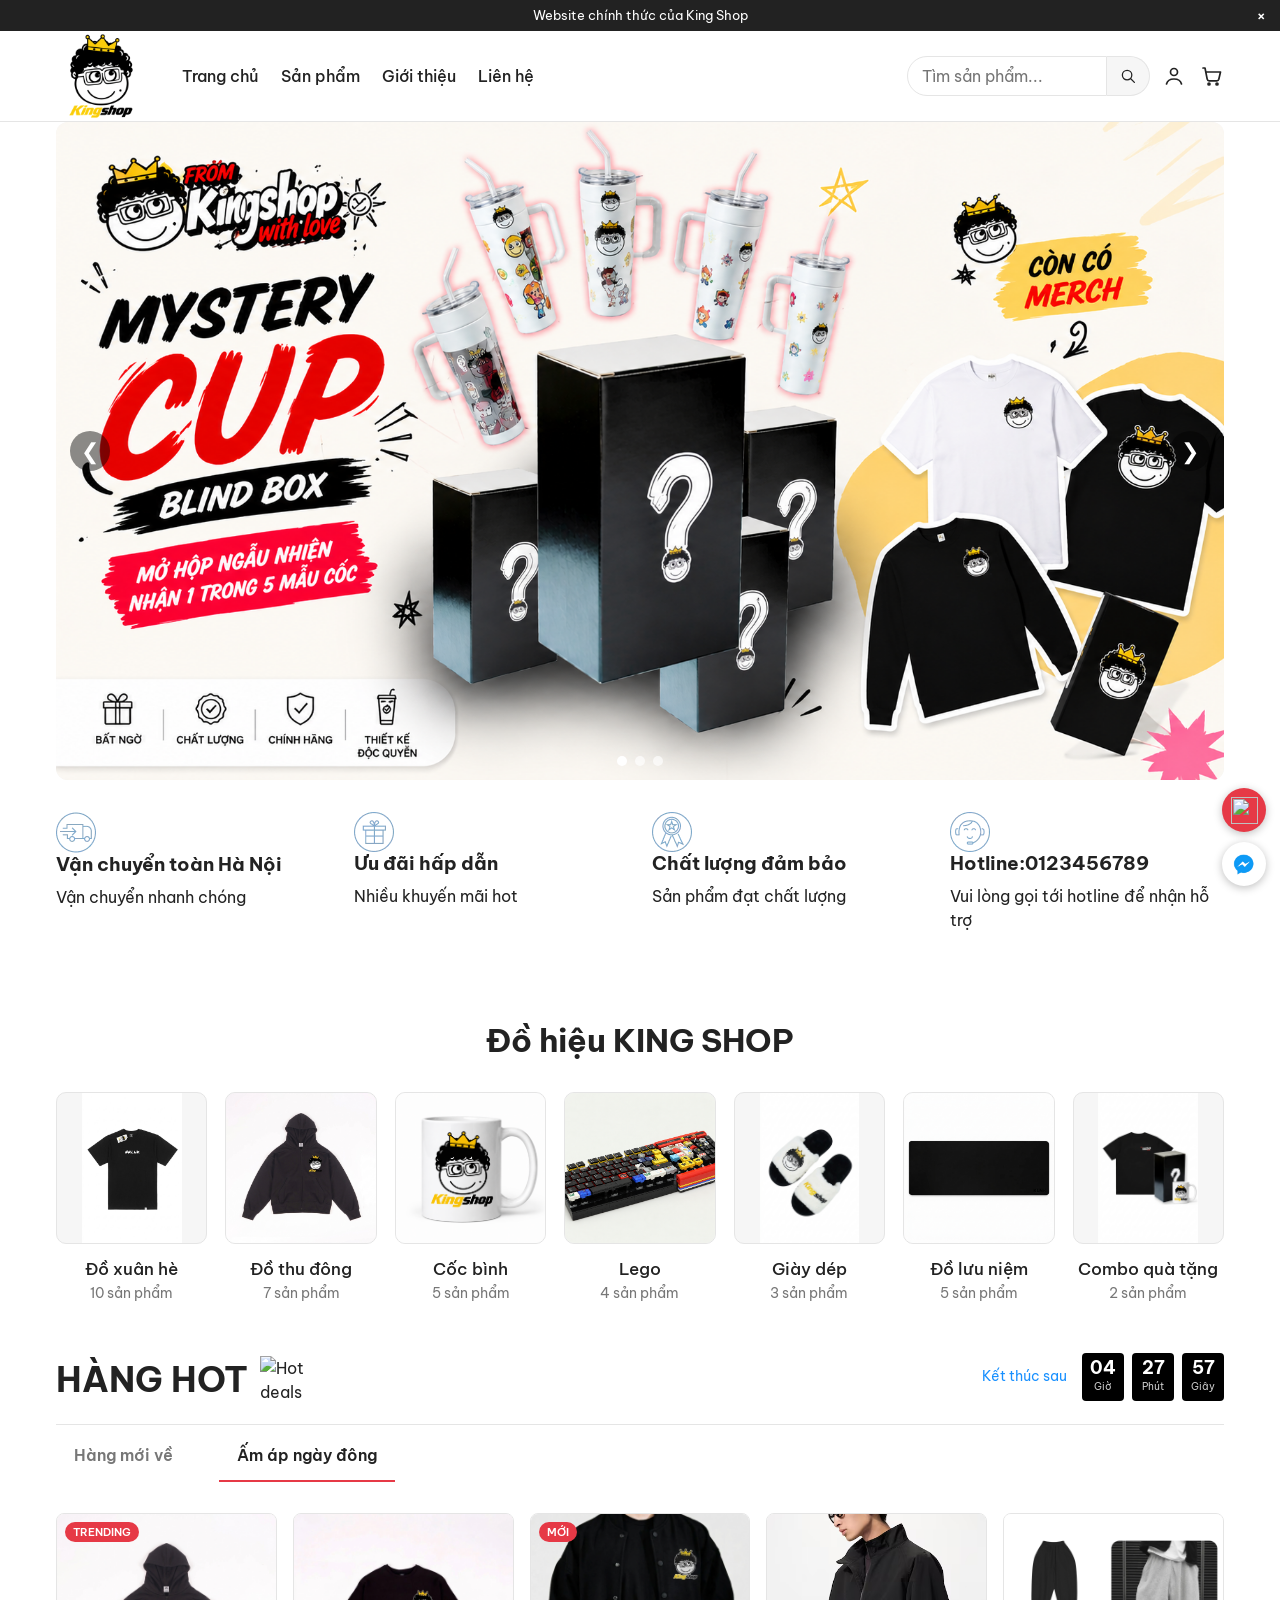
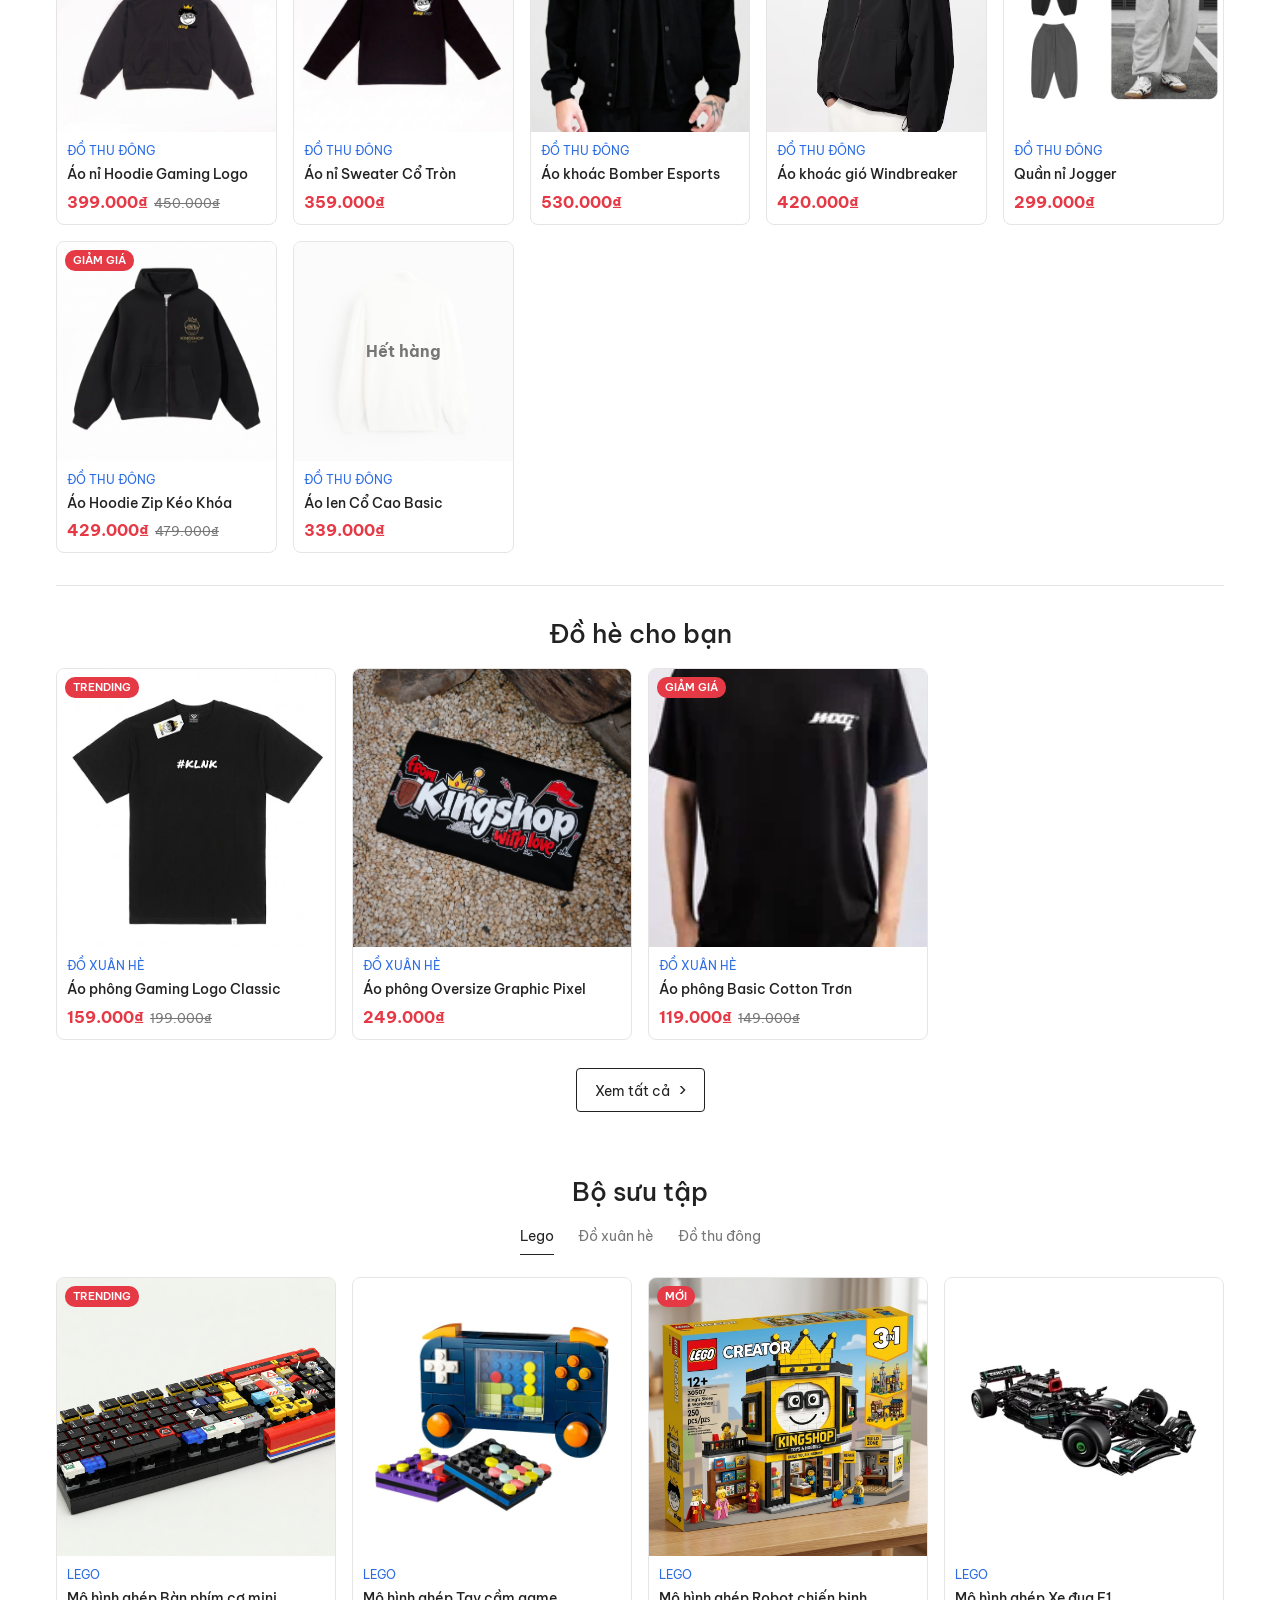
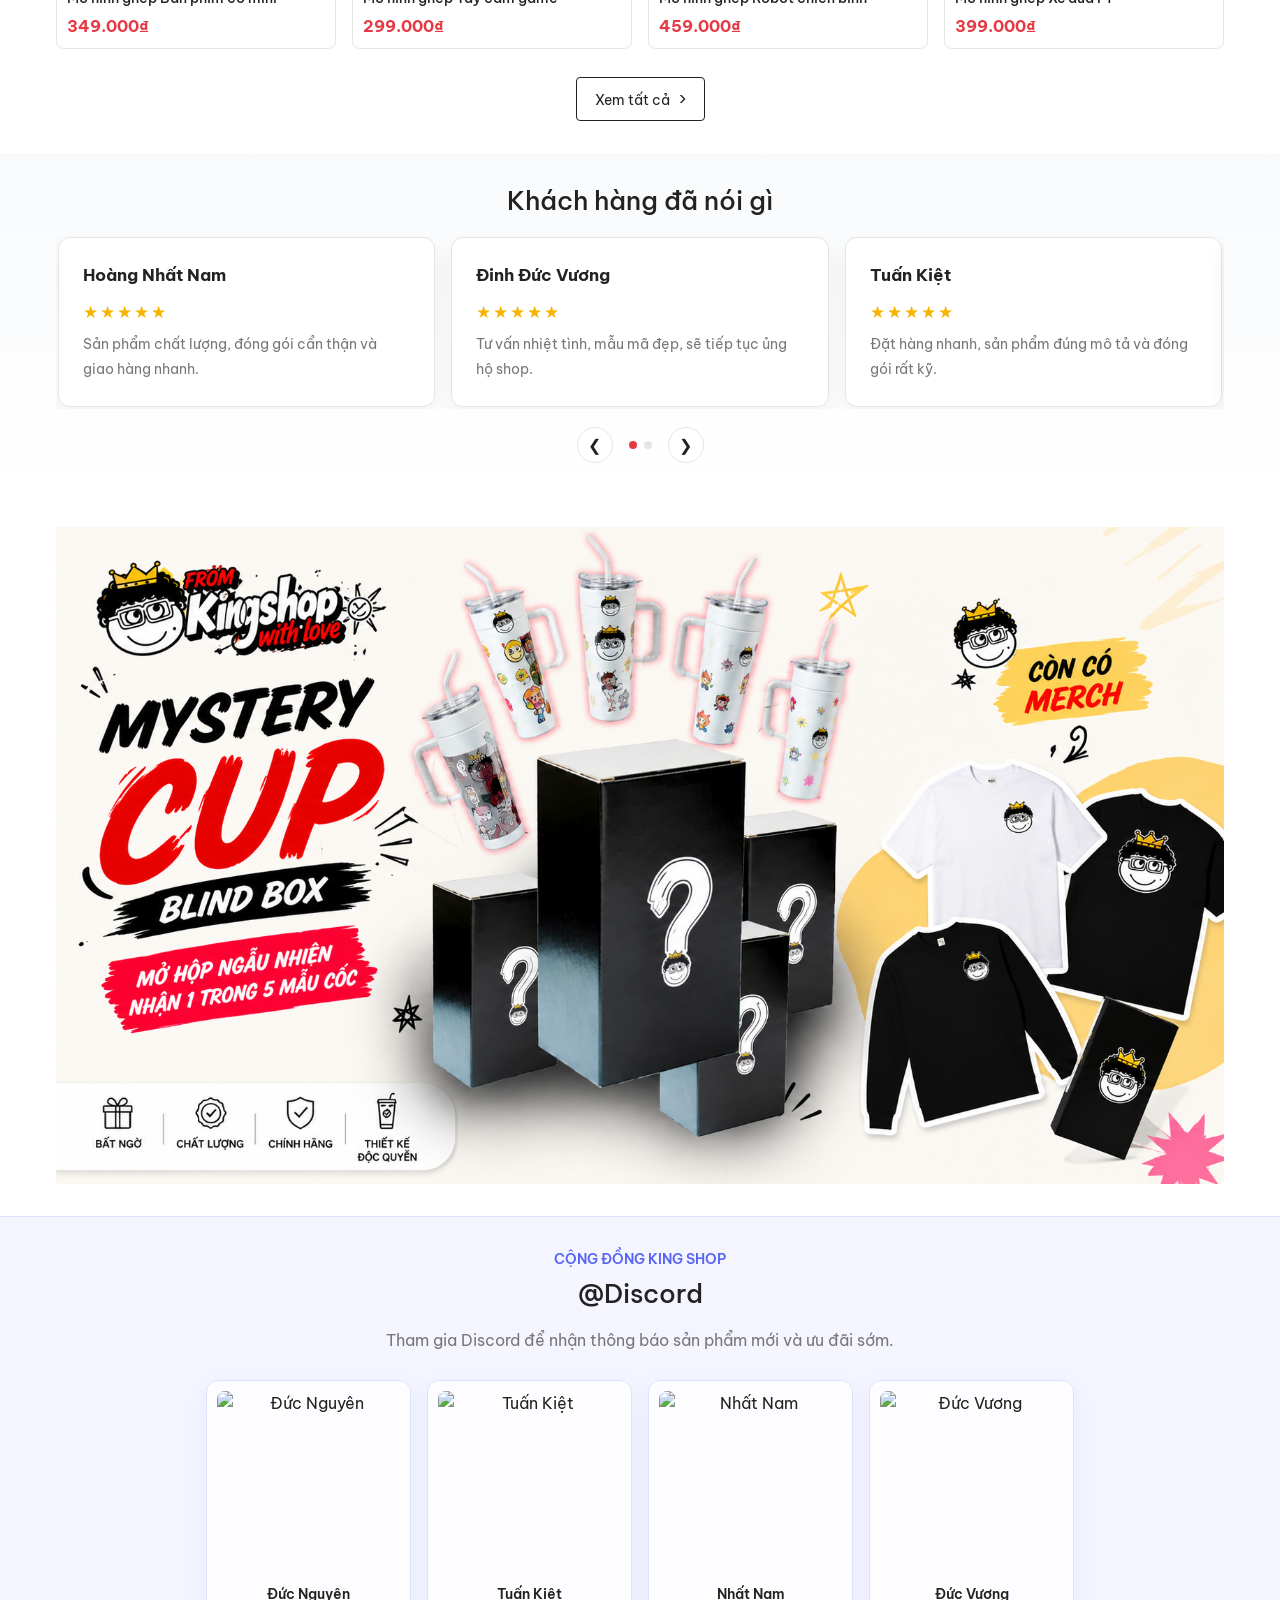
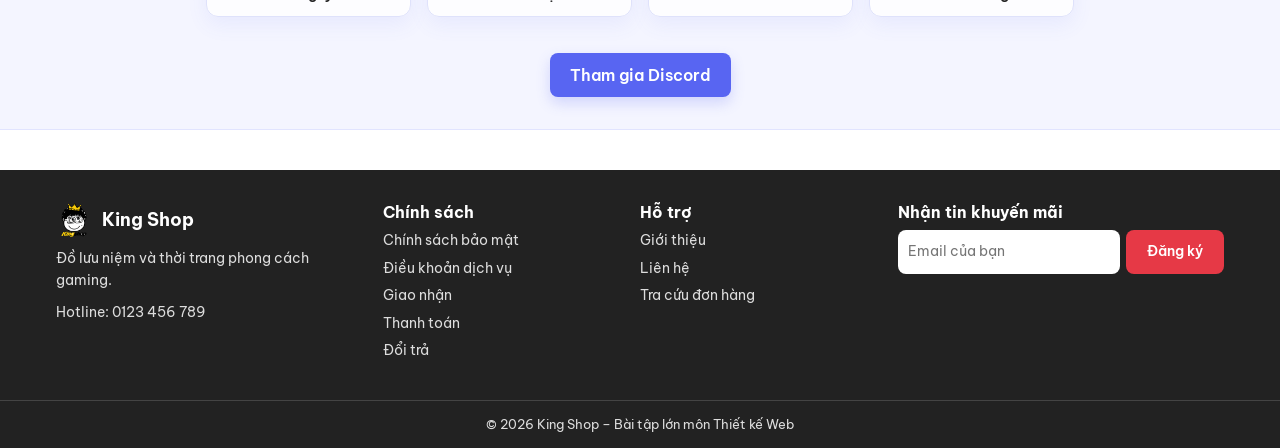
==== commit a601845a: "resize banner" ====
--- a/index.html
+++ b/index.html
@@ -1,22 +1,18 @@
-<!doctype html>
+<!DOCTYPE html>
 <html lang="vi">
   <head>
-    <meta charset="UTF-8" />
-    <meta name="viewport" content="width=device-width, initial-scale=1" />
+    <meta charset="UTF-8">
+    <meta name="viewport" content="width=device-width, initial-scale=1">
     <title>Trang chủ | King Shop</title>
-    <link rel="preconnect" href="https://fonts.googleapis.com" />
-    <link rel="preconnect" href="https://fonts.gstatic.com" crossorigin />
-    <link
-      href="https://fonts.googleapis.com/css2?family=Be+Vietnam+Pro:wght@400;500;600;700&display=swap"
-      rel="stylesheet"
-    />
-
-    <link rel="stylesheet" href="./css/base.css" />
-    <link rel="stylesheet" href="./css/layout.css" />
-    <link rel="stylesheet" href="./css/components.css" />
-    <link rel="stylesheet" href="./css/product.css" />
-    <link rel="stylesheet" href="./css/responsive.css" />
-    <link rel="stylesheet" href="./css/search-animation.css" />
+    <link rel="preconnect" href="https://fonts.googleapis.com">
+    <link rel="preconnect" href="https://fonts.gstatic.com" crossorigin>
+    <link href="https://fonts.googleapis.com/css2?family=Be+Vietnam+Pro:wght@400;500;600;700&display=swap" rel="stylesheet">
+
+    <link rel="stylesheet" href="./css/base.css">
+    <link rel="stylesheet" href="./css/layout.css">
+    <link rel="stylesheet" href="./css/components.css">
+    <link rel="stylesheet" href="./css/product.css">
+    <link rel="stylesheet" href="./css/responsive.css">
   </head>
   <body>
     <div id="site-header"></div>
@@ -24,92 +20,41 @@
       <section class="banner-container" aria-label="Banner nổi bật">
         <div class="banner-slider" data-slider>
           <div class="banner-slides">
-            <a
-              class="banner-slide banner-slide--active"
-              href="./pages/san-pham.html"
-            >
-              <img
-                src="./assets/images/banner/banner.png"
-                class="banner-img"
-                alt="Khám phá sản phẩm nổi bật của King Shop"
-              />
+            <a class="banner-slide" href="./pages/san-pham.html">
+              <img src="./assets/images/banner/banner.png" class="banner-img" width="1672" height="941" fetchpriority="high" alt="Khám phá sản phẩm nổi bật của King Shop">
             </a>
-            <a
-              class="banner-slide"
-              href="./pages/san-pham.html?category=ao-xuan-he"
-              tabindex="-1"
-            >
-              <img
-                src="./assets/images/products/sp01-1.jpg"
-                class="banner-img"
-                alt="Sản phẩm thời trang mới tại King Shop"
-                loading="lazy"
-              />
+            <a class="banner-slide" href="./pages/san-pham.html?category=ao-xuan-he" tabindex="-1">
+              <img src="./assets/images/products/sp01-1.jpg" class="banner-img" alt="Sản phẩm thời trang mới tại King Shop" loading="lazy">
             </a>
-            <a
-              class="banner-slide"
-              href="./pages/san-pham.html?category=lego"
-              tabindex="-1"
-            >
-              <img
-                src="./assets/images/products/sp23-1.jpg"
-                class="banner-img"
-                alt="Bộ sưu tập Lego tại King Shop"
-                loading="lazy"
-              />
+            <a class="banner-slide" href="./pages/san-pham.html?category=lego" tabindex="-1">
+              <img src="./assets/images/products/sp23-1.jpg" class="banner-img" alt="Bộ sưu tập Lego tại King Shop" loading="lazy">
             </a>
           </div>
-          <button
-            class="banner-control banner-control--prev"
-            type="button"
-            data-slide-prev
-            aria-label="Ảnh trước"
-          >
-            &#10094;
-          </button>
-          <button
-            class="banner-control banner-control--next"
-            type="button"
-            data-slide-next
-            aria-label="Ảnh tiếp theo"
-          >
-            &#10095;
-          </button>
-          <div
-            class="banner-dots"
-            data-slide-dots
-            aria-label="Chọn ảnh banner"
-          ></div>
+          <button class="banner-control banner-control--prev" type="button" data-slide-prev aria-label="Ảnh trước">&#10094;</button>
+          <button class="banner-control banner-control--next" type="button" data-slide-next aria-label="Ảnh tiếp theo">&#10095;</button>
+          <div class="banner-dots" data-slide-dots aria-label="Chọn ảnh banner"></div>
         </div>
       </section>
       <section class="section">
         <div class="container">
           <div class="feature-list">
             <div class="feature">
-              <div class="feature-con">
-                <img src="./assets/images/banner/ship.png" />
-              </div>
+              <div class="feature-con"><img src="./assets/images/banner/ship.png" alt="" loading="lazy"></div>
               <h3>Vận chuyển toàn Hà Nội</h3>
               <p>Vận chuyển nhanh chóng</p>
             </div>
             <div class="feature">
-              <div class="feature-con">
-                <img src="./assets/images/banner/gift.png" />
-              </div>
+              <div class="feature-con"><img src="./assets/images/banner/gift.png" alt="" loading="lazy"></div>
               <h3>Ưu đãi hấp dẫn</h3>
               <p>Nhiều khuyến mãi hot</p>
             </div>
             <div class="feature">
-              <div class="feature-con">
-                <img src="./assets/images/banner/quality.png" />
-              </div>
+              <div class="feature-con"><img src="./assets/images/banner/quality.png" alt="" loading="lazy"></div>
               <h3>Chất lượng đảm bảo</h3>
               <p>Sản phẩm đạt chất lượng</p>
             </div>
             <div class="feature">
-              <div class="feature-con">
-                <img src="./assets/images/banner/hotline.png" />
-              </div>
+              <div class="feature-con"><img src="./assets/images/banner/hotline.png" alt="" loading="lazy"></div>
               <h3>Hotline:0123456789</h3>
               <p>Vui lòng gọi tới hotline để nhận hỗ trợ</p>
             </div>
@@ -117,7 +62,7 @@
         </div>
       </section>
       <section class="do-hieu-king-shop">
-        <h2 class="do-hieu-king-shop__title">Đồ hiệu KING SHOP</h2>
+        <p>Đồ hiệu KING SHOP</p>
         <div class="container">
           <div class="category-grid"></div>
         </div>
@@ -126,31 +71,19 @@
         <div class="hot-deals-container">
           <div class="hot-deals-heading">
             <a class="hot-deals-title" href="./pages/san-pham.html">Hàng hot</a>
-            <img
-              class="hot-deals-badge"
-              src="https://theme.hstatic.net/200000990840/1001345885/14/flashsale-hot.png?v=1763"
-              alt="Hot deals"
-            />
+            <img class="hot-deals-badge" src="https://theme.hstatic.net/200000990840/1001345885/14/flashsale-hot.png?v=1763" alt="Hot deals">
           </div>
           <div class="hot-deals-toolbar">
             <nav class="hot-deals-tabs" aria-label="Danh mục hàng hot">
               <div class="tab-buttons">
-                <button class="tab-btn" data-tab="me-di-sinh">
-                  Hàng mới về
-                </button>
-                <button class="tab-btn tab-btn--active" data-tab="me-di-lam">
-                  Ấm áp ngày đông
-                </button>
+                <button class="tab-btn" data-tab="me-di-sinh">Hàng mới về</button>
+                <button class="tab-btn tab-btn--active" data-tab="me-di-lam">Ấm áp ngày đông</button>
               </div>
               <div class="tab-content" id="me-di-sinh" hidden>
-                <div
-                  class="product-grid hot-product-grid new-product-grid"
-                ></div>
+                <div class="product-grid hot-product-grid new-product-grid"></div>
               </div>
               <div class="tab-content" id="me-di-lam">
-                <div
-                  class="product-grid hot-product-grid winter-product-grid"
-                ></div>
+                <div class="product-grid hot-product-grid winter-product-grid"></div>
               </div>
             </nav>
             <div class="countdown-wrapper">
@@ -177,40 +110,20 @@
         <div class="container">
           <h2 class="home-section-title">Đồ hè cho bạn</h2>
           <div class="product-grid recommendation-grid"></div>
-          <a
-            class="view-all-link"
-            href="./pages/san-pham.html?category=ao-xuan-he"
-            >Xem tất cả <span aria-hidden="true">›</span></a
-          >
+          <a class="view-all-link" href="./pages/san-pham.html?category=ao-xuan-he">Xem tất cả <span aria-hidden="true">›</span></a>
         </div>
       </section>
 
       <section class="collection-section section">
         <div class="container">
           <h2 class="home-section-title">Bộ sưu tập</h2>
-          <div
-            class="collection-tabs"
-            role="tablist"
-            aria-label="Bộ sưu tập sản phẩm"
-          >
-            <button class="collection-tab collection-tab--active" type="button">
-              Lego
-            </button>
-            <a
-              class="collection-tab"
-              href="./pages/san-pham.html?category=ao-xuan-he"
-              >Đồ xuân hè</a
-            >
-            <a
-              class="collection-tab"
-              href="./pages/san-pham.html?category=do-thu-dong"
-              >Đồ thu đông</a
-            >
+          <div class="collection-tabs" aria-label="Bộ sưu tập sản phẩm">
+            <button class="collection-tab collection-tab--active" type="button">Lego</button>
+            <a class="collection-tab" href="./pages/san-pham.html?category=ao-xuan-he">Đồ xuân hè</a>
+            <a class="collection-tab" href="./pages/san-pham.html?category=do-thu-dong">Đồ thu đông</a>
           </div>
           <div class="product-grid collection-grid"></div>
-          <a class="view-all-link" href="./pages/san-pham.html?category=lego"
-            >Xem tất cả <span aria-hidden="true">›</span></a
-          >
+          <a class="view-all-link" href="./pages/san-pham.html?category=lego">Xem tất cả <span aria-hidden="true">›</span></a>
         </div>
       </section>
 
@@ -223,84 +136,43 @@
                 <div class="review-slide">
                   <article class="review-card">
                     <strong>Hoàng Nhất Nam</strong>
-                    <div class="review-stars" aria-label="5 trên 5 sao">
-                      ★★★★★
-                    </div>
-                    <p>
-                      Sản phẩm chất lượng, đóng gói cẩn thận và giao hàng nhanh.
-                    </p>
+                    <div class="review-stars" aria-label="5 trên 5 sao">★★★★★</div>
+                    <p>Sản phẩm chất lượng, đóng gói cẩn thận và giao hàng nhanh.</p>
                   </article>
                   <article class="review-card">
                     <strong>Đinh Đức Vương</strong>
-                    <div class="review-stars" aria-label="5 trên 5 sao">
-                      ★★★★★
-                    </div>
-                    <p>
-                      Tư vấn nhiệt tình, mẫu mã đẹp, sẽ tiếp tục ủng hộ shop.
-                    </p>
+                    <div class="review-stars" aria-label="5 trên 5 sao">★★★★★</div>
+                    <p>Tư vấn nhiệt tình, mẫu mã đẹp, sẽ tiếp tục ủng hộ shop.</p>
                   </article>
                   <article class="review-card">
                     <strong>Tuấn Kiệt</strong>
-                    <div class="review-stars" aria-label="5 trên 5 sao">
-                      ★★★★★
-                    </div>
-                    <p>
-                      Đặt hàng nhanh, sản phẩm đúng mô tả và đóng gói rất kỹ.
-                    </p>
+                    <div class="review-stars" aria-label="5 trên 5 sao">★★★★★</div>
+                    <p>Đặt hàng nhanh, sản phẩm đúng mô tả và đóng gói rất kỹ.</p>
                   </article>
                 </div>
                 <div class="review-slide">
                   <article class="review-card">
                     <strong>Hoàng Nhất Vua</strong>
-                    <div class="review-stars" aria-label="5 trên 5 sao">
-                      ★★★★★
-                    </div>
-                    <p>
-                      Sản phẩm đẹp hơn mong đợi, shop tư vấn nhanh và rất dễ
-                      thương.
-                    </p>
+                    <div class="review-stars" aria-label="5 trên 5 sao">★★★★★</div>
+                    <p>Sản phẩm đẹp hơn mong đợi, shop tư vấn nhanh và rất dễ thương.</p>
                   </article>
                   <article class="review-card">
                     <strong>Đinh Đức Vua</strong>
-                    <div class="review-stars" aria-label="5 trên 5 sao">
-                      ★★★★★
-                    </div>
-                    <p>
-                      Hàng giao đúng mẫu, chất lượng tốt và đóng gói cẩn thận.
-                    </p>
+                    <div class="review-stars" aria-label="5 trên 5 sao">★★★★★</div>
+                    <p>Hàng giao đúng mẫu, chất lượng tốt và đóng gói cẩn thận.</p>
                   </article>
                   <article class="review-card">
                     <strong>Phạm Tuấn Vua</strong>
-                    <div class="review-stars" aria-label="5 trên 5 sao">
-                      ★★★★★
-                    </div>
+                    <div class="review-stars" aria-label="5 trên 5 sao">★★★★★</div>
                     <p>Mua hàng thuận tiện, sản phẩm vừa đẹp vừa đúng mô tả.</p>
                   </article>
                 </div>
               </div>
             </div>
             <div class="review-controls">
-              <button
-                class="review-control"
-                type="button"
-                data-review-prev
-                aria-label="Nhóm đánh giá trước"
-              >
-                &#10094;
-              </button>
-              <div
-                class="review-dots"
-                data-review-dots
-                aria-label="Chọn nhóm đánh giá"
-              ></div>
-              <button
-                class="review-control"
-                type="button"
-                data-review-next
-                aria-label="Nhóm đánh giá tiếp theo"
-              >
-                &#10095;
-              </button>
+              <button class="review-control" type="button" data-review-prev aria-label="Nhóm đánh giá trước">&#10094;</button>
+              <div class="review-dots" data-review-dots aria-label="Chọn nhóm đánh giá"></div>
+              <button class="review-control" type="button" data-review-next aria-label="Nhóm đánh giá tiếp theo">&#10095;</button>
             </div>
           </div>
         </div>
@@ -309,11 +181,7 @@
       <section class="home-cta section">
         <div class="container">
           <a class="home-cta__link" href="./pages/san-pham.html">
-            <img
-              src="./assets/images/banner/banner.png"
-              alt="Khám phá sản phẩm King Shop"
-              loading="lazy"
-            />
+            <img src="./assets/images/banner/banner.png" alt="Khám phá sản phẩm King Shop" loading="lazy">
           </a>
         </div>
       </section>
@@ -322,52 +190,29 @@
         <div class="container discord-section__inner">
           <p class="discord-section__eyebrow">Cộng đồng King Shop</p>
           <h2 class="home-section-title">@Discord</h2>
-          <p class="discord-section__text">
-            Tham gia Discord để nhận thông báo sản phẩm mới và ưu đãi sớm.
-          </p>
+          <p class="discord-section__text">Tham gia Discord để nhận thông báo sản phẩm mới và ưu đãi sớm.</p>
           <div class="discord-gallery" aria-label="Thành viên KingShop">
             <figure class="discord-member">
-              <img
-                src="https://cdn.discordapp.com/avatars/1002018505601863730/ce38dc9ddd116275365a31a403cab2cc.png?size=1024"
-                alt="Đức Nguyên"
-                loading="lazy"
-              />
+              <img src="https://cdn.discordapp.com/avatars/1002018505601863730/ce38dc9ddd116275365a31a403cab2cc.png?size=1024" alt="Đức Nguyên" loading="lazy">
               <figcaption>Đức Nguyên</figcaption>
             </figure>
             <figure class="discord-member">
-              <img
-                src="https://cdn.discordapp.com/avatars/1293971058453516450/9ad6e9457bd91d9be994fa99719ec6ee.png?size=1024"
-                alt="Tuấn Kiệt"
-                loading="lazy"
-              />
+              <img src="https://cdn.discordapp.com/avatars/1293971058453516450/9ad6e9457bd91d9be994fa99719ec6ee.png?size=1024" alt="Tuấn Kiệt" loading="lazy">
               <figcaption>Tuấn Kiệt</figcaption>
             </figure>
             <figure class="discord-member">
-              <img
-                src="https://cdn.discordapp.com/avatars/599249216392658944/885f879aa546789b5a5d84ec2b998899.png?size=1024"
-                alt="Nhất Nam"
-                loading="lazy"
-              />
+              <img src="https://cdn.discordapp.com/avatars/599249216392658944/885f879aa546789b5a5d84ec2b998899.png?size=1024" alt="Nhất Nam" loading="lazy">
               <figcaption>Nhất Nam</figcaption>
             </figure>
             <figure class="discord-member">
-              <img
-                src="https://cdn.discordapp.com/avatars/1421821610590998740/cb5623038d941d134af07b808ca20fe4.png?size=1024"
-                alt="Đức Vương"
-                loading="lazy"
-              />
+              <img src="https://cdn.discordapp.com/avatars/1421821610590998740/cb5623038d941d134af07b808ca20fe4.png?size=1024" alt="Đức Vương" loading="lazy">
               <figcaption>Đức Vương</figcaption>
             </figure>
           </div>
-          <a
-            class="discord-section__button"
-            href="https://discord.com/"
-            target="_blank"
-            rel="noopener"
-            >Tham gia Discord</a
-          >
-        </div>
-      </section>
+          <a class="discord-section__button" href="https://discord.com/" target="_blank" rel="noopener">Tham gia Discord</a>
+        </div>
+      </section>
+
     </main>
 
     <div id="site-footer"></div>
@@ -382,6 +227,5 @@
     <script src="./js/countdown.js"></script>
     <script src="./js/slider.js"></script>
     <script src="./js/reviews.js"></script>
-    <!-- JS riêng của trang: thêm dòng script ở đây (luôn nạp cuối), ví dụ <script src="./js/search.js"></script> -->
   </body>
 </html>
--- a/css/base.css
+++ b/css/base.css
@@ -53,48 +53,41 @@
   gap: 16px;
 }
 .banner-container {
-  max-width: 1200px; 
-  width: 100%;
-  margin: 0 auto;   
-  padding: 0 16px;  
-  box-sizing: border-box;
+  max-width: var(--container-width);
+  width: 100%;
+  margin: 0 auto;
+  padding: 0 16px;
 }
 
 .banner-slider {
   position: relative;
   overflow: hidden;
   border-radius: 12px;
+  background: var(--color-bg-soft);
 }
 
 .banner-slides {
   display: flex;
+  transition: transform .45s ease;
 }
 
 .banner-slide {
-  display: none;
-  width: 100%;
+  display: block;
+  min-width: 0;
   flex: 0 0 100%;
-}
-
-.banner-slide--active {
-  display: block;
-  animation: banner-fade-in .45s ease;
-}
-
-@keyframes banner-fade-in {
-  from { opacity: .45; }
-  to { opacity: 1; }
+  aspect-ratio: 1672 / 941;
 }
 
 .banner-img {
   width: 100%;
-  height: 360px;
-  object-fit: cover;
-  display: block;   
-}
-
-.banner-slide:nth-child(2) .banner-img {
-  object-position: center 40%;
+  height: 100%;
+  object-fit: contain;
+}
+
+@media (prefers-reduced-motion: reduce) {
+  .banner-slides {
+    transition: none;
+  }
 }
 
 .banner-control {
@@ -145,7 +138,7 @@
 .banner-dot:focus-visible {
   background: #fff;
 }
-.do-hieu-king-shop__title {
+.do-hieu-king-shop p {
   margin: 0 0 28px;
   padding-top: 40px;
   text-align: center;
@@ -170,20 +163,16 @@
 }
 .category-card__image {
   width: 100%;
-  aspect-ratio: 1 / 1;
-  display: flex;
-  align-items: center;
-  justify-content: center;
+  aspect-ratio: 1;
   overflow: hidden;
   border-radius: 10px;
-  background: #fff;
+  background: var(--color-bg-soft);
   border: 1px solid var(--color-border);
 }
 .category-card__image img {
   width: 100%;
   height: 100%;
   object-fit: contain;
-  object-position: center;
   transition: transform .2s;
 }
 .category-card:hover .category-card__image img {
--- a/css/product.css
+++ b/css/product.css
@@ -1,99 +1,134 @@
+/* ==========================================================================
+   1. TIỆN ÍCH CHUNG
+   ========================================================================== */
+
+/* Khóa cuộn trang. JS thêm class này vào <body> khi mở popup Quick View
+   để người dùng không cuộn được trang nền phía sau popup. */
 .no-scroll { overflow: hidden; }
 
+
+/* ==========================================================================
+   2. BREADCRUMB (đường dẫn: Trang chủ / Sản phẩm / Danh mục / Tên SP)
+   ========================================================================== */
+
 .breadcrumb {
-  display: flex;
-  flex-wrap: wrap;
-  gap: 6px;
-  padding: 16px 0 12px;
-  color: var(--color-muted);
-  font-size: .85rem;
-}
+  display: flex;                    /* các mục (link và dấu "/") xếp thành 1 hàng ngang */
+  flex-wrap: wrap;                  /* hết chỗ thì tự xuống dòng thay vì tràn ra ngoài (quan trọng trên mobile) */
+  gap: 6px;                         /* khoảng cách giữa các mục */
+  padding: 16px 0 12px;             /* đệm trên 16px, hai bên 0, dưới 12px */
+  color: var(--color-muted);        /* màu chữ nhạt (biến CSS định nghĩa ở file CSS chung) */ /* var() là một hàm để đọc giá trị biến */
+  font-size: .85rem;                /* chữ nhỏ hơn chữ thường (85%) */
+}
+/* Rê chuột vào link breadcrumb thì đổi sang màu chủ đạo của web */
 .breadcrumb a:hover { color: var(--color-primary); }
 
+
+/* ==========================================================================
+   3. TRANG DANH MỤC SẢN PHẨM (CATALOG)
+   ========================================================================== */
+
+/* Khoảng trống phía dưới cùng của trang để nội dung không dính sát footer */
 .catalog-page { padding-bottom: 40px; }
 
+/* ---------- 3.1 BANNER QUẢNG CÁO ĐẦU TRANG ---------- */
+
+/* Khung banner: chữ bên trái, ảnh bên phải, nền gradient xanh ngọc */
 .catalog-banner {
-  position: relative;
-  display: flex;
-  align-items: center;
-  justify-content: space-between;
-  gap: 24px;
-  height: 130px;
-  margin-bottom: 28px;
-  padding: 0 28px;
-  overflow: hidden;
-  border-radius: 10px;
-  background: linear-gradient(90deg, #7fe0dd 0%, #9ee8e6 55%, #c8f3f1 100%);
-  color: #3b4fd8;
-}
+  position: relative;               /* làm "mốc" để định vị ::after và các phần tử con tuyệt đối */
+  display: flex;                    /* chia banner thành các cột: chữ | ảnh | nút */
+  align-items: center;              /* căn giữa các phần theo chiều dọc */
+  justify-content: space-between;   /* dàn đều, đẩy các phần ra hai đầu */
+  gap: 24px;                        /* khoảng cách giữa chữ, ảnh, nút */
+  height: 130px;                    /* chiều cao cố định của banner */
+  margin-bottom: 28px;              /* cách khối bên dưới 28px */
+  padding: 0 28px;                  /* chỉ đệm trái/phải, không đệm trên/dưới */
+  overflow: hidden;                 /* cắt phần ảnh/hình tròn nhô ra ngoài khung banner */
+  border-radius: 10px;              /* bo góc */
+  background: linear-gradient(90deg, #7fe0dd 0%, #9ee8e6 55%, #c8f3f1 100%); /* màu chuyển từ trái sang phải, đậm -> nhạt */
+  color: #3b4fd8;                   /* màu chữ xanh dương đậm */
+}
+/* Hình tròn mờ trang trí ở góc phải trên banner (pseudo-element, không có trong HTML) */
 .catalog-banner::after {
-  content: "";
-  position: absolute;
-  right: -40px;
-  top: -40px;
+  content: "";                      /* bắt buộc phải có để ::after hiển thị */
+  position: absolute;               /* đặt tự do, không chiếm chỗ trong flex */
+  right: -40px;                     /* lệch ra ngoài mép phải 40px (bị overflow cắt bớt -> thấy nửa hình tròn) */
+  top: -40px;                       /* lệch ra ngoài mép trên 40px */
   width: 150px;
   height: 150px;
-  border-radius: 50%;
-  background: rgba(110, 150, 255, .4);
-  pointer-events: none;
-}
+  border-radius: 50%;               /* biến hình vuông thành hình tròn */
+  background: rgba(110, 150, 255, .4); /* xanh dương, trong suốt 40% */
+  pointer-events: none;             /* bỏ qua chuột để không chặn việc bấm nút CTA phía dưới */
+}
+/* Khối chữ (tiêu đề + dòng mô tả) xếp dọc */
 .catalog-banner__text {
-  position: relative;
-  z-index: 1;
-  display: flex;
-  flex-direction: column;
+  position: relative;               /* cần có để z-index có tác dụng */
+  z-index: 1;                       /* nằm TRÊN hình tròn trang trí */
+  display: flex;
+  flex-direction: column;           /* xếp tiêu đề và mô tả theo chiều dọc */
   gap: 4px;
 }
+/* Tiêu đề lớn của banner */
 .catalog-banner__text strong {
-  font-size: clamp(1.6rem, 4vw, 2.4rem);
-  letter-spacing: .04em;
-}
+  font-size: clamp(1.6rem, 4vw, 2.4rem); /* clamp(nhỏ nhất, ưu tiên, lớn nhất): chữ co giãn theo độ rộng màn hình nhưng luôn nằm trong 1.6rem..2.4rem */
+  letter-spacing: .04em;            /* giãn khoảng cách giữa các chữ cho thoáng */
+}
+/* Vùng chứa ảnh/logo ở bên phải banner */
 .catalog-banner__logos {
-  position: relative;
-  flex: 0 0 150px;
-  height: 100%;
-  margin-left: auto;
-}
+  position: relative;               /* làm mốc để định vị ảnh bên trong */
+  flex: 0 0 150px;                  /* không co, không giãn, rộng cố định 150px */
+  height: 100%;                     /* cao bằng banner */
+  margin-left: auto;                /* đẩy sát về bên phải */
+}
+/* Ảnh lớn hơn khung và bị cắt phía dưới, tạo hiệu ứng nhân vật "nhô lên" từ đáy banner */
 .catalog-banner__logos img {
   position: absolute;
-  left: 30%;
-  bottom: -100px;
-  height: 300px;
-  width: auto;
-  max-width: none;
-  max-height: none;
-  transform: translateX(-50%);
-  pointer-events: none;
-}
+  left: 30%;                        /* điểm giữa ảnh nằm ở 30% chiều ngang khung */
+  bottom: -100px;                   /* hạ ảnh xuống 100px dưới đáy -> phần dưới bị overflow cắt */
+  height: 300px;                    /* ảnh cao 300px, lớn hơn banner (130px) */
+  width: auto;                      /* chiều rộng tự tính theo tỉ lệ ảnh */
+  max-width: none;                  /* gỡ giới hạn max-width của CSS reset để ảnh không bị ép nhỏ */
+  max-height: none;                 /* tương tự cho chiều cao */
+  transform: translateX(-50%);      /* dịch ảnh sang trái nửa chiều rộng của chính nó -> căn giữa quanh điểm left:30% */
+  pointer-events: none;             /* ảnh không bắt chuột */
+}
+/* Nút kêu gọi hành động (CTA) trên banner */
 .catalog-banner__cta {
   position: relative;
-  z-index: 1;
-  flex-shrink: 0;
+  z-index: 1;                       /* nổi lên trên hình tròn trang trí */
+  flex-shrink: 0;                   /* không cho nút bị co lại khi thiếu chỗ */
   padding: 10px 18px;
   border-radius: 8px;
-  background: #5b4dff;
+  background: #5b4dff;              /* nền tím */
   color: #fff;
-  font-weight: 700;
-}
-
+  font-weight: 700;                 /* chữ đậm */
+}
+
+/* ---------- 3.2 BỐ CỤC CHÍNH: SIDEBAR LỌC + LƯỚI SẢN PHẨM ---------- */
+
+/* Mặc định (mobile) chỉ 1 cột: sidebar nằm trên, lưới sản phẩm nằm dưới.
+   Từ 768px trở lên sẽ đổi thành 2 cột (xem phần responsive cuối file). */
 .catalog-layout {
   display: grid;
-  grid-template-columns: 1fr;
+  grid-template-columns: 1fr;       /* 1 cột chiếm toàn bộ chiều ngang */
   gap: 28px;
 }
+
+/* ---------- 3.3 THANH CÔNG CỤ: TIÊU ĐỀ + SẮP XẾP + SỐ LƯỢNG ---------- */
+
 .catalog-toolbar {
   display: flex;
-  flex-wrap: wrap;
+  flex-wrap: wrap;                  /* mobile: tiêu đề và ô sắp xếp tự xuống dòng */
   align-items: center;
-  justify-content: space-between;
+  justify-content: space-between;   /* tiêu đề bên trái, ô sắp xếp bên phải */
   gap: 12px;
   margin-bottom: 8px;
 }
 .catalog-toolbar h1 {
-  margin: 0;
+  margin: 0;                        /* bỏ margin mặc định của h1 */
   font-size: 1.7rem;
-  font-weight: 500;
-}
+  font-weight: 500;                 /* chữ vừa, không quá đậm */
+}
+/* Nhóm "Sắp xếp theo: [select]" */
 .catalog-sort {
   display: flex;
   align-items: center;
@@ -105,50 +140,59 @@
   padding: 6px 10px;
   border: 1px solid var(--color-border);
   border-radius: 4px;
-  background: #fff;
-}
+  background: #fff;                 /* nền trắng (một số trình duyệt mặc định là xám) */
+}
+/* Dòng "Hiển thị X sản phẩm" */
 .catalog-count {
   margin: 0 0 16px;
   color: var(--color-muted);
   font-size: .85rem;
 }
 
+/* ---------- 3.4 BỘ LỌC Ở SIDEBAR ---------- */
+
+/* Một nhóm lọc (ví dụ: Danh mục, Màu sắc, Giá). Là thẻ <details> nên bấm vào để thu gọn/mở ra. */
 .filter-group {
   padding: 12px 0;
-  border-bottom: 1px solid var(--color-border);
-}
+  border-bottom: 1px solid var(--color-border); /* đường kẻ ngăn cách giữa các nhóm */
+}
+/* Tiêu đề của nhóm lọc (thẻ <summary>) */
 .filter-group summary {
-  cursor: pointer;
+  cursor: pointer;                  /* con trỏ bàn tay báo hiệu bấm được */
   font-size: .8rem;
   font-weight: 700;
   letter-spacing: .08em;
-  text-transform: uppercase;
-}
+  text-transform: uppercase;        /* viết HOA toàn bộ */
+}
+/* Link danh mục và nút lọc màu: làm cho trông giống nhau (mỗi mục là 1 dòng danh sách) */
 .filter-links a,
 .filter-color {
   display: flex;
   align-items: center;
-  gap: 8px;
-  width: 100%;
+  gap: 8px;                         /* khoảng cách giữa chấm màu và tên màu */
+  width: 100%;                      /* chiếm hết chiều ngang để dễ bấm */
   padding: 7px 0;
-  border: 0;
-  background: none;
-  color: var(--color-text);
+  border: 0;                        /* các thuộc tính border/background/text-align này dùng để */
+  background: none;                 /* xóa giao diện mặc định của <button>, */
+  color: var(--color-text);         /* khiến nút nhìn giống chữ thường như thẻ <a> */
   text-align: left;
 }
+/* Rê chuột hoặc đang được chọn (class is-active do JS thêm) -> chữ xanh */
 .filter-links a:hover,
 .filter-links a.is-active,
 .filter-color:hover,
 .filter-color.is-active {
   color: #2b6ce4;
 }
+/* Ô checkbox lọc (ví dụ: lọc theo khoảng giá) */
 .filter-check {
   display: flex;
   align-items: center;
-  gap: 8px;
+  gap: 8px;                         /* cách giữa checkbox và nhãn */
   padding: 6px 0;
   font-size: .9rem;
 }
+/* Nút "Xóa bộ lọc" trông như link chữ */
 .filter-clear {
   margin-top: 6px;
   border: 0;
@@ -157,88 +201,105 @@
   font-size: .8rem;
 }
 
+/* ---------- 3.5 Ô MÀU (SWATCH) CHO BỘ LỌC MÀU ---------- */
+
+/* Chấm tròn nhỏ hiển thị màu */
 .swatch {
   display: inline-block;
-  flex: 0 0 14px;
+  flex: 0 0 14px;                   /* trong flex: không co, không giãn, rộng đúng 14px (tránh bị méo thành hình bầu dục) */
   width: 14px;
   height: 14px;
-  border: 1px solid #ccc;
-  border-radius: 50%;
-}
-.swatch--den { background: #111; }
-.swatch--trang { background: #fff; }
-.swatch--xam { background: #8a8a8a; }
-.swatch--be { background: #d8c4a8; }
-.swatch--hong { background: #e8899b; }
-.swatch--xanh-navy { background: #173a63; }
-.swatch--do { background: #d62828; }
-.swatch--vang { background: #f4c430; }
-.swatch--xanh-reu { background: #4a5d23; }
-.swatch--trong { background: linear-gradient(135deg, #fff 50%, #cde 50%); }
-.swatch--xanh-la { background: #2a9d5c; }
-
+  border: 1px solid #ccc;           /* viền xám để màu trắng vẫn nhìn thấy trên nền trắng */
+  border-radius: 50%;               /* hình tròn */
+}
+/* Mỗi class tô 1 màu. Tên class là slug màu trong dữ liệu sản phẩm (JS ghép: swatch--${slug}) */
+.swatch--den { background: #111; }          /* đen */
+.swatch--trang { background: #fff; }        /* trắng */
+.swatch--xam { background: #8a8a8a; }       /* xám */
+.swatch--be { background: #d8c4a8; }        /* be */
+.swatch--hong { background: #e8899b; }      /* hồng */
+.swatch--xanh-navy { background: #173a63; } /* xanh navy */
+.swatch--do { background: #d62828; }        /* đỏ */
+.swatch--vang { background: #f4c430; }      /* vàng */
+.swatch--xanh-reu { background: #4a5d23; }  /* xanh rêu */
+.swatch--trong { background: linear-gradient(135deg, #fff 50%, #cde 50%); } /* "trong suốt": chia chéo nửa trắng nửa xanh nhạt */
+.swatch--xanh-la { background: #2a9d5c; }   /* xanh lá */
+
+/* ---------- 3.6 THẺ SẢN PHẨM (PRODUCT CARD) ---------- */
+
+/* Khung chứa ảnh sản phẩm: luôn là hình vuông */
 .product-card__media {
-  position: relative;
-  aspect-ratio: 1 / 1;
-  overflow: hidden;
-  background: var(--color-bg-soft);
-}
+  position: relative;               /* làm mốc để nút tim và thanh nút nổi định vị theo khung này */
+  aspect-ratio: 1 / 1;              /* tỉ lệ rộng:cao = 1:1 (hình vuông), bất kể ảnh gốc to nhỏ thế nào */
+  overflow: hidden;                 /* cắt phần ảnh/thanh nút thừa ra ngoài khung */
+  background: var(--color-bg-soft); /* nền nhạt hiện ra trong lúc ảnh đang tải */
+}
+/* Ảnh lấp đầy khung vuông */
 .product-card__media img {
-  display: block;
+  display: block;                   /* bỏ khoảng trống nhỏ phía dưới ảnh (do img mặc định là inline) */
   width: 100%;
   height: 100%;
-  object-fit: cover;
-  object-position: center;
-}
+  object-fit: cover;                /* phủ kín khung, giữ tỉ lệ ảnh, phần thừa bị cắt (không bị méo) */
+  object-position: center;          /* khi cắt thì giữ phần chính giữa của ảnh */
+}
+/* Thanh 2 nút ở đáy ảnh (Tùy chọn | Xem nhanh): mặc định ẩn, hiện khi rê chuột vào thẻ */
 .product-card__actions {
-  position: absolute;
+  position: absolute;               /* ba dòng right/bottom/left = 0 làm thanh nằm sát đáy và rộng bằng cả khung ảnh */
   right: 0;
   bottom: 0;
   left: 0;
-  display: flex;
-  opacity: 0;
-  transform: translateY(8px);
-  transition: .2s;
-}
+  display: flex;                    /* hai nút nằm ngang cạnh nhau */
+  opacity: 0;                       /* trong suốt hoàn toàn -> không nhìn thấy */
+  transform: translateY(8px);       /* hạ xuống 8px để khi hiện sẽ trượt nhẹ lên */
+  transition: .2s;                  /* mọi thay đổi diễn ra trong 0.2 giây (tạo hiệu ứng mượt) */
+}
+/* Rê chuột vào cả thẻ -> thanh nút hiện rõ và về đúng vị trí */
 .product-card:hover .product-card__actions {
   opacity: 1;
   transform: none;
 }
+/* Hai nút trong thanh: nền đen mờ, chữ trắng */
 .product-card__option,
 .product-card__quick {
-  flex: 1;
+  flex: 1;                          /* chia đều chiều rộng cho 2 nút */
   padding: 8px 6px;
   border: 0;
-  background: rgba(20, 20, 20, .78);
+  background: rgba(20, 20, 20, .78); /* đen, trong suốt 22% để thấy mờ ảnh phía sau */
   color: #fff;
   font-size: .78rem;
   text-align: center;
 }
+/* Đường kẻ trắng mờ phân cách 2 nút */
 .product-card__quick { border-left: 1px solid rgba(255, 255, 255, .2); }
+/* Tên danh mục nhỏ (chữ HOA, xanh) nằm trên tên sản phẩm */
 .product-card__vendor {
-  display: block;
+  display: block;                   /* chiếm riêng 1 dòng */
   margin-bottom: 4px;
   color: #2b6ce4;
   font-size: .75rem;
   text-transform: uppercase;
 }
-.product-card__wish.is-active { color: var(--color-primary); }
+/* Chỉ trong lưới catalog: bỏ viền thẻ và tô giá khuyến mãi màu xanh */
 .catalog-grid .product-card { border: 0; }
 .catalog-grid .price-sale { color: #2b6ce4; }
 
+/* ---------- 3.7 PHÂN TRANG ---------- */
+
 .pagination {
   display: flex;
-  justify-content: center;
+  justify-content: center;          /* căn giữa dãy nút trang */
   gap: 8px;
   margin-top: 28px;
 }
+/* Mỗi nút số trang là 1 ô vuông 36x36 */
 .page-btn {
-  min-width: 36px;
+  min-width: 36px;                  /* số trang dài (vd 10, 11) thì ô tự rộng ra */
   height: 36px;
   border: 1px solid var(--color-border);
   border-radius: 4px;
   background: #fff;
 }
+/* Trang hiện tại hoặc đang rê chuột -> đảo màu (nền đậm, chữ trắng) */
 .page-btn.is-active,
 .page-btn:hover {
   background: var(--color-text);
@@ -246,40 +307,57 @@
   border-color: var(--color-text);
 }
 
+/* Thông báo "không có sản phẩm" khi lọc không ra kết quả */
 .empty-state {
-  grid-column: 1 / -1;
+  grid-column: 1 / -1;              /* trải qua TẤT CẢ các cột của lưới (từ đường lưới đầu đến cuối) */
   padding: 40px 16px;
   color: var(--color-muted);
   text-align: center;
 }
 
+
+/* ==========================================================================
+   4. TRANG CHI TIẾT SẢN PHẨM
+   ========================================================================== */
+
+/* Bố cục 2 phần: gallery ảnh và thông tin.
+   Mobile: 1 cột (ảnh trên, thông tin dưới). Từ 768px: 2 cột cạnh nhau. */
 .product-detail {
   display: grid;
   grid-template-columns: 1fr;
   gap: 28px;
   padding-bottom: 32px;
 }
+
+/* ---------- 4.1 THƯ VIỆN ẢNH (GALLERY) ---------- */
+
+/* Gallery chia 2 cột: cột trái 72px chứa ảnh nhỏ (thumbnail), cột phải là ảnh lớn */
 .product-gallery {
   display: grid;
-  grid-template-columns: 72px 1fr;
+  grid-template-columns: 72px 1fr;  /* 72px cố định + phần còn lại */
   gap: 12px;
 }
+/* Dãy thumbnail xếp dọc */
 .product-gallery__thumbs {
   display: flex;
   flex-direction: column;
   gap: 8px;
 }
+/* Mỗi thumbnail: viền trong suốt (giữ chỗ để khi chọn đổi màu không bị nhảy layout) */
 .gallery-thumb {
   padding: 0;
   border: 1px solid transparent;
   background: var(--color-bg-soft);
-  transition: border-color .2s;
-}
+  transition: border-color .2s;     /* viền đổi màu mượt trong 0.2s */
+}
+/* Thumbnail đang được chọn: viền màu chủ đạo */
 .gallery-thumb.is-active { border-color: var(--color-primary); }
+/* Thumbnail có tỉ lệ 4:5 (hơi cao) */
 .gallery-thumb {
   aspect-ratio: 4 / 5;
   overflow: hidden;
 }
+/* Ảnh (cả thumbnail lẫn ảnh lớn) phủ kín khung, cắt giữa, không méo */
 .gallery-thumb img,
 .product-gallery__main img {
   display: block;
@@ -288,26 +366,34 @@
   object-fit: cover;
   object-position: center;
 }
+/* Khung ảnh lớn cũng tỉ lệ 4:5 */
 .product-gallery__main { aspect-ratio: 4 / 5; }
+
+/* ---------- 4.2 THÔNG TIN SẢN PHẨM ---------- */
+
+/* Tên sản phẩm */
 .product-info h1 {
   margin-bottom: 8px;
   font-size: 1.6rem;
   font-weight: 600;
 }
+/* Dòng meta: thương hiệu, mã sản phẩm, danh mục */
 .product-meta {
   color: var(--color-muted);
   font-size: .9rem;
 }
 .product-meta a { color: #2b6ce4; }
+/* Khối giá: giá sale (to) và giá gốc gạch ngang nằm cùng hàng */
 .product-info__price {
   display: flex;
-  align-items: baseline;
+  align-items: baseline;            /* căn theo đường chân chữ để giá lớn và giá nhỏ thẳng hàng tự nhiên */
   gap: 10px;
   margin: 12px 0 16px;
   font-size: 1.4rem;
 }
 .product-info__price .price-sale { color: #2b6ce4; }
 
+/* Hộp khuyến mãi: viền nét đứt xanh, nền xanh rất nhạt */
 .promo-box {
   margin-bottom: 18px;
   padding: 12px 14px;
@@ -315,9 +401,13 @@
   border-radius: 8px;
   background: #f4f8ff;
 }
+/* Danh sách ưu đãi: bật lại dấu chấm (CSS reset thường tắt đi) */
 .promo-box ul { margin: 8px 0 0; padding-left: 18px; list-style: disc; }
 .promo-box li { margin-bottom: 4px; font-size: .9rem; }
 
+/* ---------- 4.3 CHỌN TÙY CHỌN (SIZE, MÀU) ---------- */
+
+/* Một hàng tùy chọn: nhãn ("Kích thước:") + dãy chip */
 .option-row {
   display: flex;
   flex-wrap: wrap;
@@ -325,13 +415,15 @@
   gap: 10px;
   margin-bottom: 14px;
 }
+/* Dãy các chip trong 1 hàng */
 .option-list { display: flex; flex-wrap: wrap; align-items: center; gap: 8px; }
+/* "Chip" tùy chọn: thực chất là <label> bọc một <input radio> ẩn */
 .option-chip {
-  position: relative;
+  position: relative;               /* làm mốc để input ẩn phủ kín chip */
   display: inline-flex;
   align-items: center;
   justify-content: center;
-  gap: 6px;
+  gap: 6px;                         /* cách giữa chấm màu và chữ */
   min-width: 42px;
   height: 38px;
   padding: 0 12px;
@@ -340,25 +432,31 @@
   background: #fff;
   line-height: 1;
   cursor: pointer;
-  white-space: nowrap;
-}
+  white-space: nowrap;              /* không cho chữ trong chip xuống dòng */
+}
+/* Radio được làm trong suốt và phủ kín chip: nhìn không thấy nhưng bấm đâu trong chip cũng chọn được */
 .option-chip input {
   position: absolute;
-  inset: 0;
+  inset: 0;                         /* viết tắt của top/right/bottom/left = 0 */
   opacity: 0;
   cursor: pointer;
 }
+/* Khi radio bên trong được tick -> chip đổi viền và chữ sang xanh.
+   :has() là bộ chọn "có chứa", cần trình duyệt đời mới (Chrome 105+, Safari 15.4+, Firefox 121+). */
 .option-chip:has(input:checked) {
   border-color: #2b6ce4;
   color: #2b6ce4;
 }
 
+/* ---------- 4.4 Ô SỐ LƯỢNG (−  1  +) ---------- */
+
 .qty-box {
-  display: inline-flex;
+  display: inline-flex;             /* chỉ rộng vừa đủ, không giãn hết dòng */
   border: 1px solid var(--color-border);
   border-radius: 4px;
-  overflow: hidden;
-}
+  overflow: hidden;                 /* bo góc áp dụng được cho các nút bên trong */
+}
+/* Nút − , + và ô nhập số: nền trắng, không viền riêng (viền chung do .qty-box) */
 .qty-box__btn,
 .qty-box__input {
   width: 36px;
@@ -367,18 +465,23 @@
   background: #fff;
   text-align: center;
 }
+/* Ô nhập số rộng hơn hai nút để chứa số 2 chữ số */
 .qty-box__input { width: 48px; }
 
+/* ---------- 4.5 NÚT MUA HÀNG VÀ CAM KẾT ---------- */
+
+/* Nhóm 2 nút: Thêm vào giỏ / Mua ngay */
 .product-cta {
   display: flex;
-  flex-wrap: wrap;
+  flex-wrap: wrap;                  /* màn hình hẹp thì nút tự xuống dòng */
   gap: 10px;
   margin: 8px 0 18px;
 }
-.product-cta .btn { min-width: 160px; }
+.product-cta .btn { min-width: 160px; } /* mỗi nút rộng ít nhất 160px */
+/* 3 ô cam kết (giao hàng, ưu đãi, chính hãng) chia đều 3 cột */
 .product-assures {
   display: grid;
-  grid-template-columns: repeat(3, 1fr);
+  grid-template-columns: repeat(3, 1fr); /* 3 cột bằng nhau */
   gap: 8px;
   padding: 14px 0;
   border-top: 1px solid var(--color-border);
@@ -386,11 +489,15 @@
   font-size: .8rem;
   text-align: center;
 }
+/* Phần mô tả sản phẩm, ngăn cách phía trên bằng đường kẻ */
 .product-desc {
   margin-top: 18px;
   padding-top: 12px;
   border-top: 1px solid var(--color-border);
 }
+
+/* ---------- 4.6 SẢN PHẨM LIÊN QUAN ---------- */
+
 .related-section { padding: 12px 0 40px; }
 .related-section h2 {
   margin-bottom: 18px;
@@ -398,29 +505,40 @@
   font-weight: 500;
 }
 
+
+/* ==========================================================================
+   5. QUICK VIEW (POPUP XEM NHANH SẢN PHẨM)
+   ========================================================================== */
+
+/* Lớp phủ toàn màn hình chứa popup */
 .quick-view {
-  position: fixed;
-  inset: 0;
-  z-index: 300;
+  position: fixed;                  /* cố định theo màn hình, không cuộn theo trang */
+  inset: 0;                         /* phủ kín 4 cạnh màn hình */
+  z-index: 300;                     /* số lớn để nằm trên mọi thành phần khác của trang */
   display: grid;
-  place-items: center;
-  padding: 16px;
-}
+  place-items: center;              /* căn hộp popup ra chính giữa (cả ngang lẫn dọc) */
+  padding: 16px;                    /* chừa lề để popup không dính mép màn hình mobile */
+}
+/* Thuộc tính HTML hidden mặc định ẩn phần tử, nhưng display:grid ở trên sẽ đè mất.
+   Dòng này đảm bảo hidden vẫn ẩn được. */
 .quick-view[hidden] { display: none; }
+/* Nền đen mờ phía sau popup; bấm vào đây sẽ đóng popup (JS gắn data-close-quick) */
 .quick-view__backdrop {
   position: absolute;
   inset: 0;
   background: rgba(0, 0, 0, .45);
 }
+/* Hộp trắng chứa nội dung popup */
 .quick-view__dialog {
-  position: relative;
-  width: min(920px, 100%);
-  max-height: 90vh;
-  overflow: auto;
+  position: relative;               /* nổi lên trên backdrop và làm mốc cho nút đóng */
+  width: min(920px, 100%);          /* rộng tối đa 920px, màn hình hẹp hơn thì rộng 100% */
+  max-height: 90vh;                 /* cao tối đa 90% chiều cao màn hình */
+  overflow: auto;                   /* nội dung dài hơn thì cuộn bên trong hộp */
   padding: 20px;
   border-radius: 10px;
   background: #fff;
 }
+/* Nút đóng (×) góc phải trên của hộp */
 .quick-view__close {
   position: absolute;
   top: 8px;
@@ -429,73 +547,102 @@
   background: none;
   font-size: 1.6rem;
 }
+/* Bên trong popup: mobile 1 cột, từ 768px chia 2 cột (ảnh | thông tin) */
 .quick-view__grid {
   display: grid;
   grid-template-columns: 1fr;
   gap: 20px;
 }
+/* Ảnh nằm trực tiếp trong grid (dấu > nghĩa là con trực tiếp): hình vuông, phủ kín */
 .quick-view__grid > img {
   width: 100%;
   aspect-ratio: 1;
   object-fit: cover;
   background: var(--color-bg-soft);
 }
+/* Link "Xem chi tiết" ở cuối popup */
 .quick-view__detail {
   display: inline-block;
   margin-top: 8px;
   color: #2b6ce4;
 }
 
+
+/* ==========================================================================
+   6. MŨI TÊN CHUYỂN ẢNH TRONG GALLERY
+   ========================================================================== */
+
+/* Nút mũi tên tròn trắng mờ, nằm giữa chiều cao ảnh, mặc định ẩn */
 .gallery-arrow {
   position: absolute;
-  top: 50%;
+  top: 50%;                         /* đặt mép trên nút ở giữa chiều cao ảnh... */
   width: 36px;
   height: 36px;
-  transform: translateY(-50%);
+  transform: translateY(-50%);      /* ...rồi kéo lên nửa chiều cao nút -> nút nằm đúng chính giữa */
   border: 0;
   border-radius: 50%;
   background: rgba(255, 255, 255, .85);
-  box-shadow: 0 2px 6px rgba(0, 0, 0, .2);
+  box-shadow: 0 2px 6px rgba(0, 0, 0, .2); /* đổ bóng nhẹ cho nổi trên ảnh */
   font-size: 1.5rem;
   line-height: 1;
-  opacity: 0;
+  opacity: 0;                       /* ẩn, chỉ hiện khi rê chuột vào ảnh (xem bên dưới) */
   transition: opacity .2s, background .2s;
 }
-.gallery-prev { left: 8px; }
-.gallery-next { right: 8px; }
+.gallery-prev { left: 8px; }        /* mũi tên trái, cách mép trái 8px */
+.gallery-next { right: 8px; }       /* mũi tên phải, cách mép phải 8px */
+/* Khung ảnh lớn là mốc định vị cho mũi tên */
 .product-gallery__main {
   position: relative;
-  overflow: hidden;
-  align-self: start;
+  overflow: hidden;                 /* các ảnh xếp ngang trong track chỉ thấy 1 ảnh, phần còn lại bị cắt */
+  align-self: start;                /* không bị kéo cao bằng cột thumbnail (tránh ảnh bị giãn) */
 }
 .gallery-main-img { display: block; }
+/* Rê chuột vào ảnh lớn -> hiện mũi tên */
 .product-gallery__main:hover .gallery-arrow { opacity: 1; }
-.gallery-arrow:hover { background: #fff; }
-
+.gallery-arrow:hover { background: #fff; } /* rê vào chính nút thì nền trắng đặc */
+
+/* Gallery bên trong Quick View: chỉ 1 cột, dãy thumbnail đưa xuống dưới ảnh chính và cuộn ngang */
 .quick-view .product-gallery { grid-template-columns: 1fr; }
 .quick-view .product-gallery__thumbs {
-  order: 2;
-  flex-direction: row;
-  overflow-x: auto;
-}
-.quick-view .gallery-thumb { flex: 0 0 56px; }
-
+  order: 2;                         /* đưa xuống sau ảnh chính (ảnh chính mặc định order 0) */
+  flex-direction: row;              /* xếp ngang thay vì dọc */
+  overflow-x: auto;                 /* nhiều ảnh thì cuộn ngang */
+}
+.quick-view .gallery-thumb { flex: 0 0 56px; } /* mỗi thumbnail rộng cố định 56px, không co */
+
+
+/* ==========================================================================
+   7. RESPONSIVE (THAY ĐỔI GIAO DIỆN THEO KÍCH THƯỚC MÀN HÌNH)
+   ========================================================================== */
+
+/* ---------- Từ 768px trở lên (tablet, laptop) ---------- */
 @media (min-width: 768px) {
+  /* Giữ chiều cao tối thiểu để trang không bị "giật" khi lọc ra ít sản phẩm */
   .catalog-sidebar,
   .catalog-grid { min-height: 600px; }
+  /* Đổi bố cục catalog thành 2 cột: sidebar 220px | lưới sản phẩm chiếm phần còn lại */
   .catalog-layout { grid-template-columns: 220px 1fr; }
+  /* Lưới sản phẩm 3 cột. minmax(0, 1fr) cho phép cột co nhỏ được (không bị nội dung dài chống rộng).
+     !important để đè các style khác (vd style inline đặt từ JS hoặc file CSS khác). */
   .catalog-grid { grid-template-columns: repeat(3, minmax(0, 1fr)) !important; }
+  /* Trang chi tiết: ảnh (1.05 phần) | thông tin (0.95 phần) */
   .product-detail { grid-template-columns: 1.05fr .95fr; }
+  /* Popup Quick View: ảnh (0.9 phần) | thông tin (1.1 phần) */
   .quick-view__grid { grid-template-columns: .9fr 1.1fr; }
 }
 
+/* ---------- Từ 1024px trở lên (desktop): lưới tăng lên 4 cột ---------- */
 @media (min-width: 1024px) {
   .catalog-grid { grid-template-columns: repeat(4, minmax(0, 1fr)) !important; }
 }
 
+/* ---------- Từ 800px trở xuống (mobile) ---------- */
 @media (max-width: 800px) {
+  /* Banner thấp hơn, đệm và khoảng cách nhỏ lại cho vừa màn hình hẹp */
   .catalog-banner { height: 100px; padding: 0 12px; gap: 6px; }
+  /* Khối chữ chiếm phần còn lại; min-width:0 cho phép nó co nhỏ thay vì chống tràn banner */
   .catalog-banner__text { flex: 1 1 0; min-width: 0; gap: 2px; }
+  /* Tiêu đề nhỏ lại và ép 1 dòng (nowrap = không xuống dòng) */
   .catalog-banner__text strong {
     font-size: clamp(1rem, 5vw, 1.4rem);
     letter-spacing: .02em;
@@ -505,25 +652,32 @@
     font-size: clamp(.6rem, 2.9vw, .8rem);
     white-space: nowrap;
   }
+  /* Vùng ảnh banner hẹp lại (56px), ảnh nhỏ hơn và chỉnh lại vị trí cho cân đối */
   .catalog-banner__logos { flex: 0 0 56px; }
   .catalog-banner__logos img {
     left: 62%;
     bottom: -30px;
     height: 150px;
   }
+  /* Nút CTA nhỏ gọn hơn */
   .catalog-banner__cta {
     padding: 8px 12px;
     font-size: .78rem;
     white-space: nowrap;
   }
+  /* Gallery chỉ 1 cột: ảnh lớn ở trên, thumbnail xếp ngang bên dưới */
   .product-gallery { grid-template-columns: 1fr; }
   .product-gallery__thumbs {
     flex-direction: row;
     overflow-x: hidden;
   }
   .gallery-thumb { flex: 0 0 64px; }
+  /* Mobile không có hover -> luôn hiện thanh nút Tùy chọn/Xem nhanh trên thẻ sản phẩm */
   .product-card__actions { opacity: 1; transform: none; }
+  /* Ba ô cam kết xếp thành 1 cột dọc */
   .product-assures { grid-template-columns: 1fr; }
+  /* Nút Thêm vào giỏ / Mua ngay rộng 100% cho dễ bấm bằng ngón tay */
   .product-cta .btn { width: 100%; }
+  /* Mobile không có hover -> mũi tên gallery luôn hiện */
   .gallery-arrow { opacity: 1; }
 }
--- a/css/responsive.css
+++ b/css/responsive.css
@@ -2,10 +2,6 @@
    Mỗi người tự lo responsive cho trang của mình trong file CSS riêng. */
 
 @media (max-width: 767px) {
-  .banner-img {
-    height: 220px;
-  }
-
   .section {
     padding: 24px 0;
   }
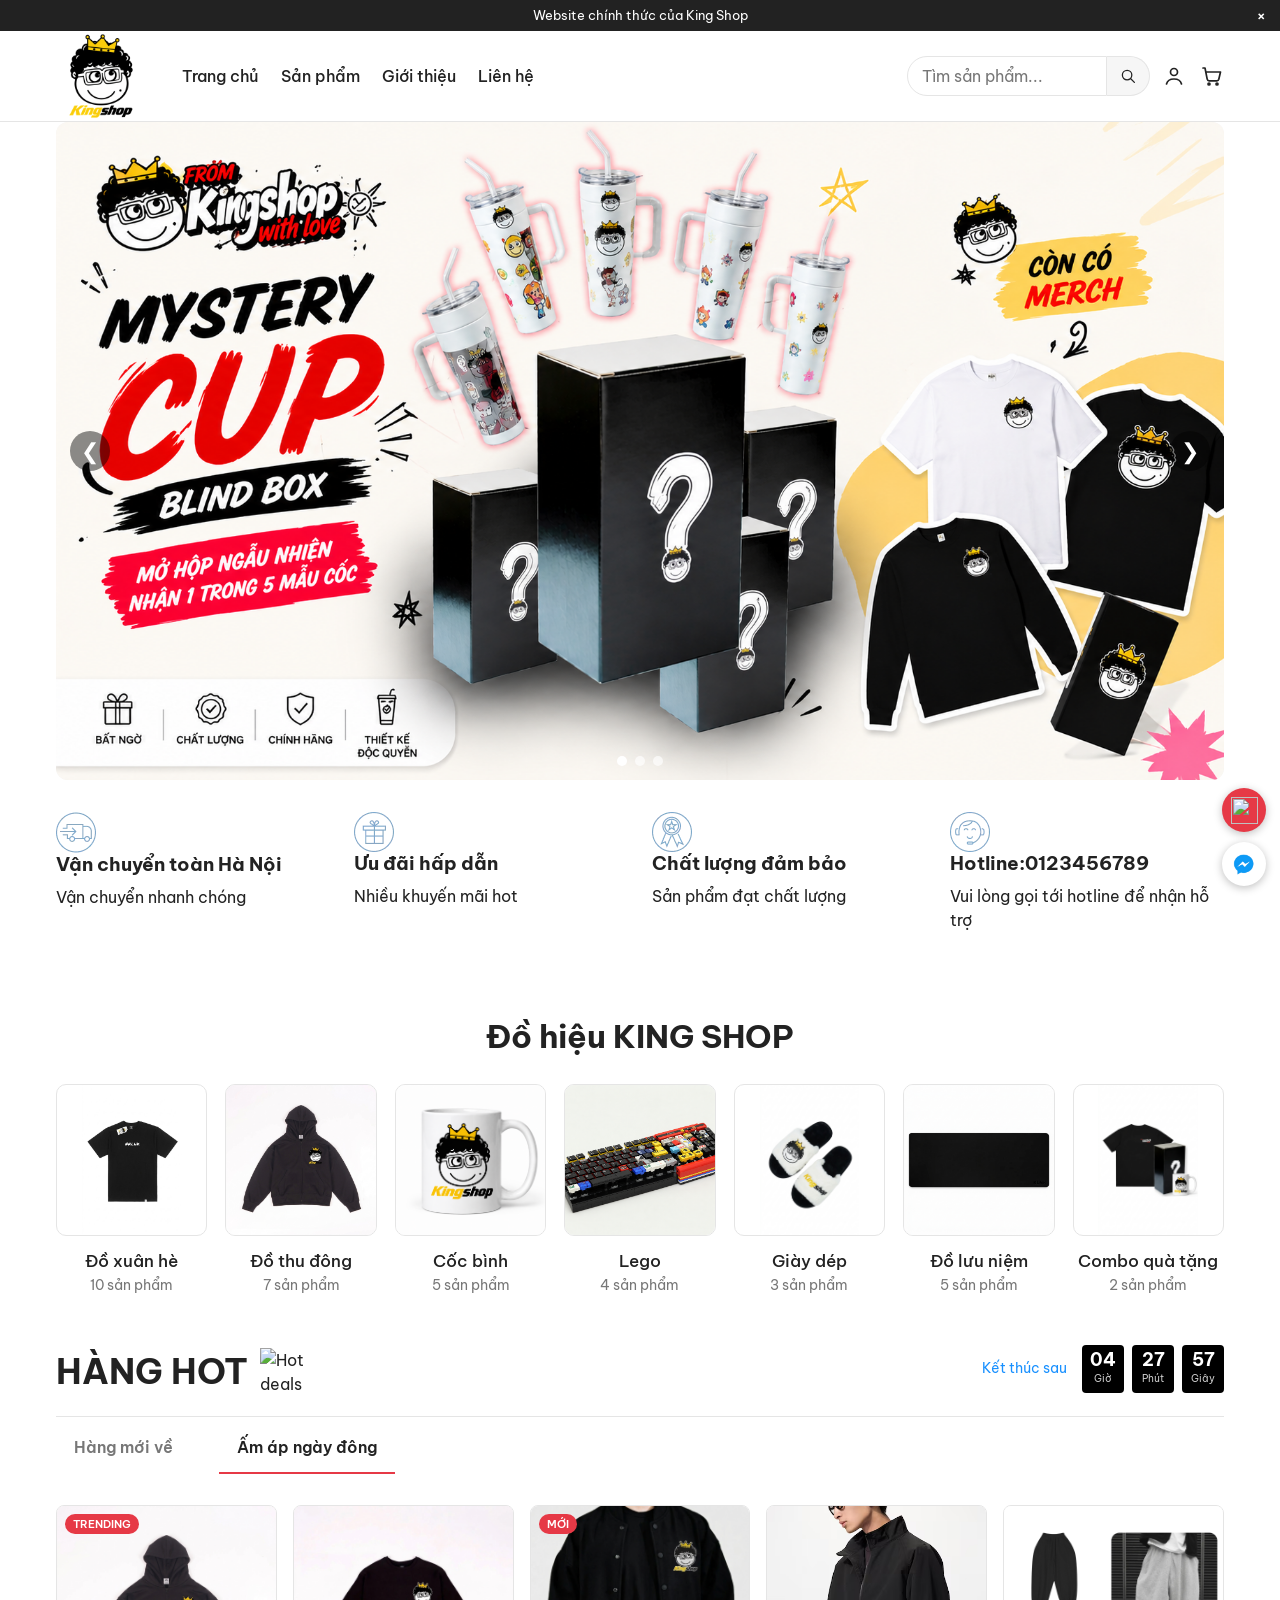
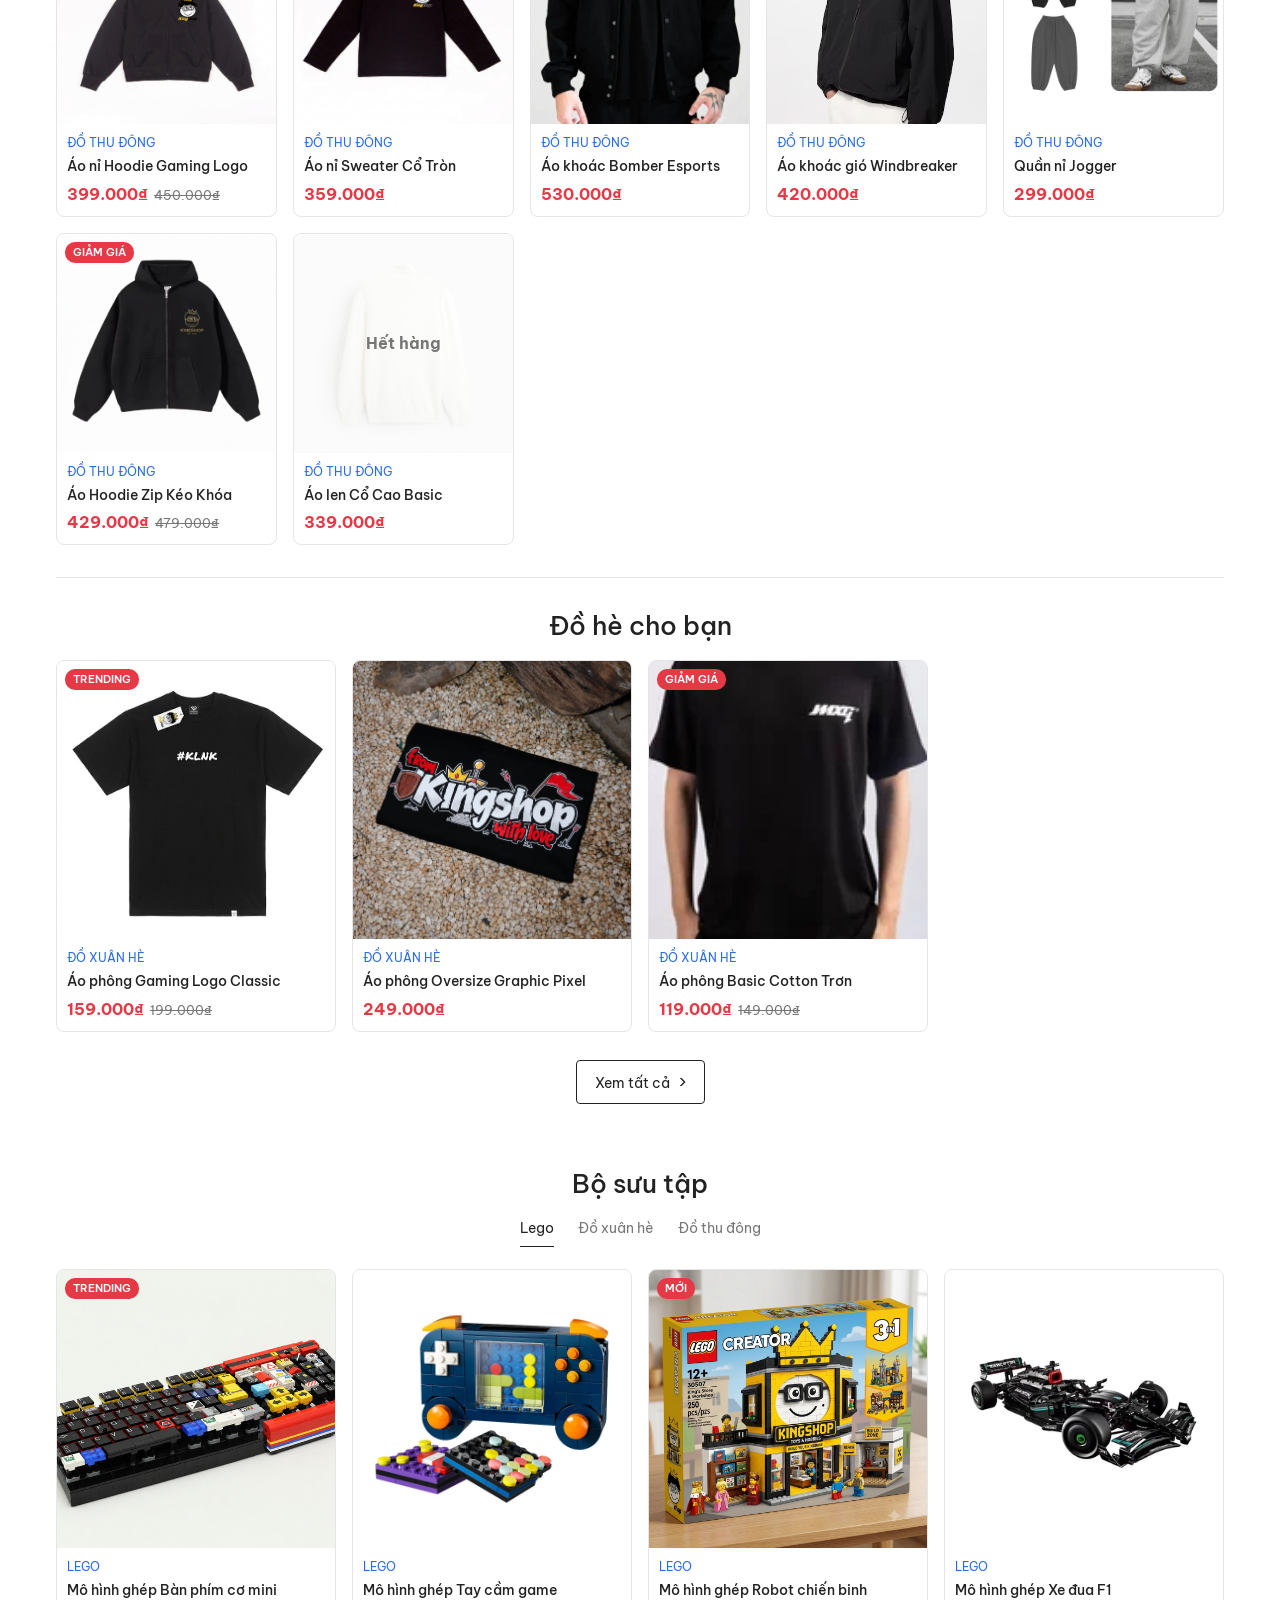
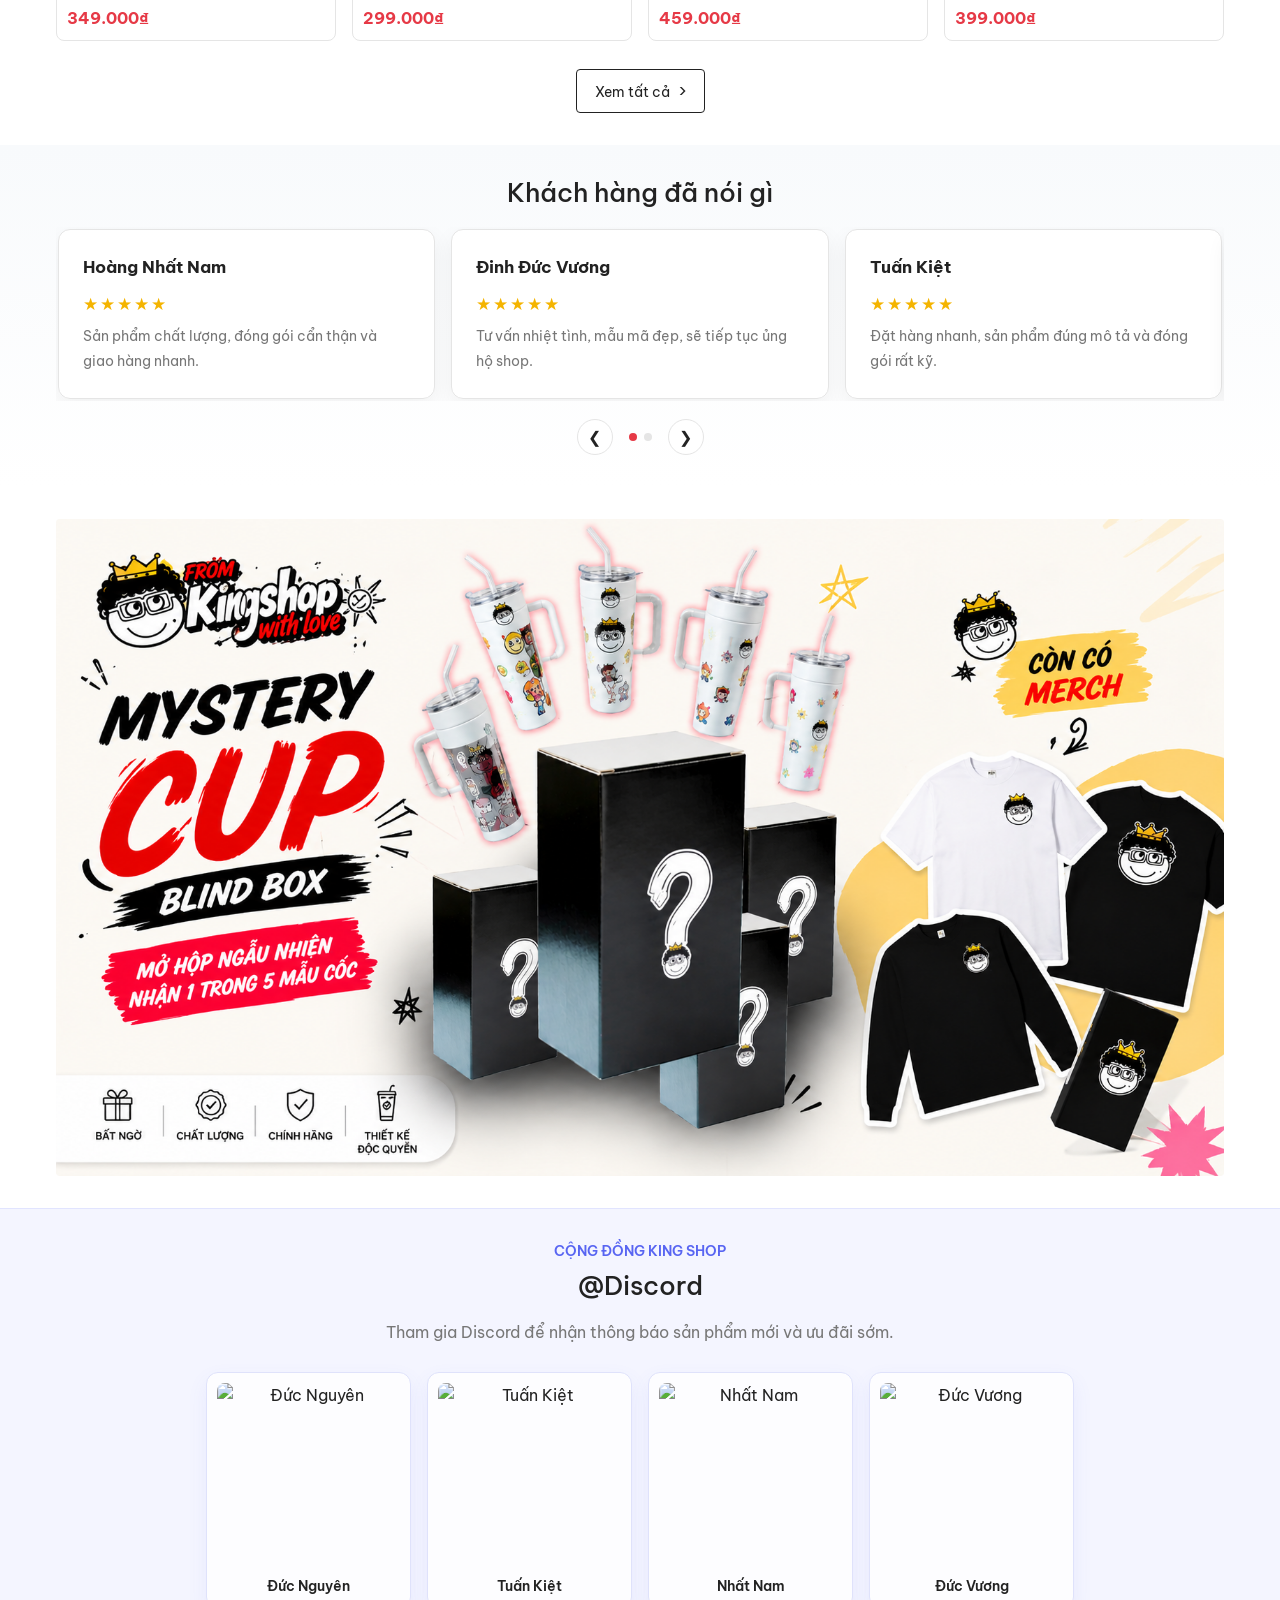
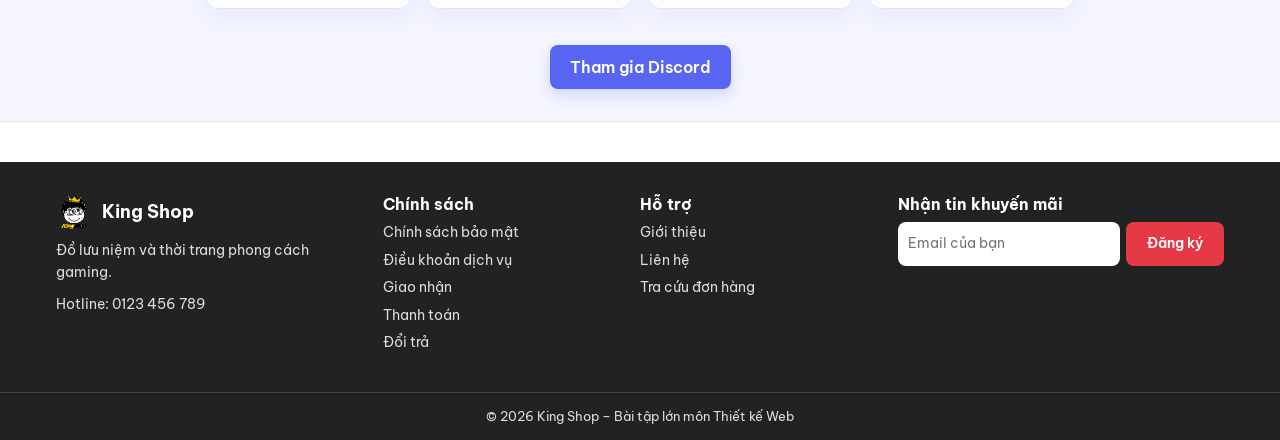
==== commit 35a0fc1d: "Merge origin/feature/index and preserve banner improvements" ====
--- a/index.html
+++ b/index.html
@@ -13,6 +13,7 @@
     <link rel="stylesheet" href="./css/components.css">
     <link rel="stylesheet" href="./css/product.css">
     <link rel="stylesheet" href="./css/responsive.css">
+    <link rel="stylesheet" href="./css/search-animation.css">
   </head>
   <body>
     <div id="site-header"></div>
@@ -62,7 +63,7 @@
         </div>
       </section>
       <section class="do-hieu-king-shop">
-        <p>Đồ hiệu KING SHOP</p>
+        <h2 class="do-hieu-king-shop__title">Đồ hiệu KING SHOP</h2>
         <div class="container">
           <div class="category-grid"></div>
         </div>
--- a/css/base.css
+++ b/css/base.css
@@ -90,6 +90,10 @@
   }
 }
 
+.banner-slide:nth-child(2) .banner-img {
+  object-position: center 40%;
+}
+
 .banner-control {
   position: absolute;
   top: 50%;
@@ -138,7 +142,7 @@
 .banner-dot:focus-visible {
   background: #fff;
 }
-.do-hieu-king-shop p {
+.do-hieu-king-shop__title {
   margin: 0 0 28px;
   padding-top: 40px;
   text-align: center;
@@ -163,16 +167,20 @@
 }
 .category-card__image {
   width: 100%;
-  aspect-ratio: 1;
+  aspect-ratio: 1 / 1;
+  display: flex;
+  align-items: center;
+  justify-content: center;
   overflow: hidden;
   border-radius: 10px;
-  background: var(--color-bg-soft);
+  background: #fff;
   border: 1px solid var(--color-border);
 }
 .category-card__image img {
   width: 100%;
   height: 100%;
   object-fit: contain;
+  object-position: center;
   transition: transform .2s;
 }
 .category-card:hover .category-card__image img {
--- a/css/product.css
+++ b/css/product.css
@@ -1,134 +1,99 @@
-/* ==========================================================================
-   1. TIỆN ÍCH CHUNG
-   ========================================================================== */
-
-/* Khóa cuộn trang. JS thêm class này vào <body> khi mở popup Quick View
-   để người dùng không cuộn được trang nền phía sau popup. */
 .no-scroll { overflow: hidden; }
 
-
-/* ==========================================================================
-   2. BREADCRUMB (đường dẫn: Trang chủ / Sản phẩm / Danh mục / Tên SP)
-   ========================================================================== */
-
 .breadcrumb {
-  display: flex;                    /* các mục (link và dấu "/") xếp thành 1 hàng ngang */
-  flex-wrap: wrap;                  /* hết chỗ thì tự xuống dòng thay vì tràn ra ngoài (quan trọng trên mobile) */
-  gap: 6px;                         /* khoảng cách giữa các mục */
-  padding: 16px 0 12px;             /* đệm trên 16px, hai bên 0, dưới 12px */
-  color: var(--color-muted);        /* màu chữ nhạt (biến CSS định nghĩa ở file CSS chung) */ /* var() là một hàm để đọc giá trị biến */
-  font-size: .85rem;                /* chữ nhỏ hơn chữ thường (85%) */
-}
-/* Rê chuột vào link breadcrumb thì đổi sang màu chủ đạo của web */
+  display: flex;
+  flex-wrap: wrap;
+  gap: 6px;
+  padding: 16px 0 12px;
+  color: var(--color-muted);
+  font-size: .85rem;
+}
 .breadcrumb a:hover { color: var(--color-primary); }
 
-
-/* ==========================================================================
-   3. TRANG DANH MỤC SẢN PHẨM (CATALOG)
-   ========================================================================== */
-
-/* Khoảng trống phía dưới cùng của trang để nội dung không dính sát footer */
 .catalog-page { padding-bottom: 40px; }
 
-/* ---------- 3.1 BANNER QUẢNG CÁO ĐẦU TRANG ---------- */
-
-/* Khung banner: chữ bên trái, ảnh bên phải, nền gradient xanh ngọc */
 .catalog-banner {
-  position: relative;               /* làm "mốc" để định vị ::after và các phần tử con tuyệt đối */
-  display: flex;                    /* chia banner thành các cột: chữ | ảnh | nút */
-  align-items: center;              /* căn giữa các phần theo chiều dọc */
-  justify-content: space-between;   /* dàn đều, đẩy các phần ra hai đầu */
-  gap: 24px;                        /* khoảng cách giữa chữ, ảnh, nút */
-  height: 130px;                    /* chiều cao cố định của banner */
-  margin-bottom: 28px;              /* cách khối bên dưới 28px */
-  padding: 0 28px;                  /* chỉ đệm trái/phải, không đệm trên/dưới */
-  overflow: hidden;                 /* cắt phần ảnh/hình tròn nhô ra ngoài khung banner */
-  border-radius: 10px;              /* bo góc */
-  background: linear-gradient(90deg, #7fe0dd 0%, #9ee8e6 55%, #c8f3f1 100%); /* màu chuyển từ trái sang phải, đậm -> nhạt */
-  color: #3b4fd8;                   /* màu chữ xanh dương đậm */
-}
-/* Hình tròn mờ trang trí ở góc phải trên banner (pseudo-element, không có trong HTML) */
+  position: relative;
+  display: flex;
+  align-items: center;
+  justify-content: space-between;
+  gap: 24px;
+  height: 130px;
+  margin-bottom: 28px;
+  padding: 0 28px;
+  overflow: hidden;
+  border-radius: 10px;
+  background: linear-gradient(90deg, #7fe0dd 0%, #9ee8e6 55%, #c8f3f1 100%);
+  color: #3b4fd8;
+}
 .catalog-banner::after {
-  content: "";                      /* bắt buộc phải có để ::after hiển thị */
-  position: absolute;               /* đặt tự do, không chiếm chỗ trong flex */
-  right: -40px;                     /* lệch ra ngoài mép phải 40px (bị overflow cắt bớt -> thấy nửa hình tròn) */
-  top: -40px;                       /* lệch ra ngoài mép trên 40px */
+  content: "";
+  position: absolute;
+  right: -40px;
+  top: -40px;
   width: 150px;
   height: 150px;
-  border-radius: 50%;               /* biến hình vuông thành hình tròn */
-  background: rgba(110, 150, 255, .4); /* xanh dương, trong suốt 40% */
-  pointer-events: none;             /* bỏ qua chuột để không chặn việc bấm nút CTA phía dưới */
-}
-/* Khối chữ (tiêu đề + dòng mô tả) xếp dọc */
+  border-radius: 50%;
+  background: rgba(110, 150, 255, .4);
+  pointer-events: none;
+}
 .catalog-banner__text {
-  position: relative;               /* cần có để z-index có tác dụng */
-  z-index: 1;                       /* nằm TRÊN hình tròn trang trí */
-  display: flex;
-  flex-direction: column;           /* xếp tiêu đề và mô tả theo chiều dọc */
+  position: relative;
+  z-index: 1;
+  display: flex;
+  flex-direction: column;
   gap: 4px;
 }
-/* Tiêu đề lớn của banner */
 .catalog-banner__text strong {
-  font-size: clamp(1.6rem, 4vw, 2.4rem); /* clamp(nhỏ nhất, ưu tiên, lớn nhất): chữ co giãn theo độ rộng màn hình nhưng luôn nằm trong 1.6rem..2.4rem */
-  letter-spacing: .04em;            /* giãn khoảng cách giữa các chữ cho thoáng */
-}
-/* Vùng chứa ảnh/logo ở bên phải banner */
+  font-size: clamp(1.6rem, 4vw, 2.4rem);
+  letter-spacing: .04em;
+}
 .catalog-banner__logos {
-  position: relative;               /* làm mốc để định vị ảnh bên trong */
-  flex: 0 0 150px;                  /* không co, không giãn, rộng cố định 150px */
-  height: 100%;                     /* cao bằng banner */
-  margin-left: auto;                /* đẩy sát về bên phải */
-}
-/* Ảnh lớn hơn khung và bị cắt phía dưới, tạo hiệu ứng nhân vật "nhô lên" từ đáy banner */
+  position: relative;
+  flex: 0 0 150px;
+  height: 100%;
+  margin-left: auto;
+}
 .catalog-banner__logos img {
   position: absolute;
-  left: 30%;                        /* điểm giữa ảnh nằm ở 30% chiều ngang khung */
-  bottom: -100px;                   /* hạ ảnh xuống 100px dưới đáy -> phần dưới bị overflow cắt */
-  height: 300px;                    /* ảnh cao 300px, lớn hơn banner (130px) */
-  width: auto;                      /* chiều rộng tự tính theo tỉ lệ ảnh */
-  max-width: none;                  /* gỡ giới hạn max-width của CSS reset để ảnh không bị ép nhỏ */
-  max-height: none;                 /* tương tự cho chiều cao */
-  transform: translateX(-50%);      /* dịch ảnh sang trái nửa chiều rộng của chính nó -> căn giữa quanh điểm left:30% */
-  pointer-events: none;             /* ảnh không bắt chuột */
-}
-/* Nút kêu gọi hành động (CTA) trên banner */
+  left: 30%;
+  bottom: -100px;
+  height: 300px;
+  width: auto;
+  max-width: none;
+  max-height: none;
+  transform: translateX(-50%);
+  pointer-events: none;
+}
 .catalog-banner__cta {
   position: relative;
-  z-index: 1;                       /* nổi lên trên hình tròn trang trí */
-  flex-shrink: 0;                   /* không cho nút bị co lại khi thiếu chỗ */
+  z-index: 1;
+  flex-shrink: 0;
   padding: 10px 18px;
   border-radius: 8px;
-  background: #5b4dff;              /* nền tím */
+  background: #5b4dff;
   color: #fff;
-  font-weight: 700;                 /* chữ đậm */
-}
-
-/* ---------- 3.2 BỐ CỤC CHÍNH: SIDEBAR LỌC + LƯỚI SẢN PHẨM ---------- */
-
-/* Mặc định (mobile) chỉ 1 cột: sidebar nằm trên, lưới sản phẩm nằm dưới.
-   Từ 768px trở lên sẽ đổi thành 2 cột (xem phần responsive cuối file). */
+  font-weight: 700;
+}
+
 .catalog-layout {
   display: grid;
-  grid-template-columns: 1fr;       /* 1 cột chiếm toàn bộ chiều ngang */
+  grid-template-columns: 1fr;
   gap: 28px;
 }
-
-/* ---------- 3.3 THANH CÔNG CỤ: TIÊU ĐỀ + SẮP XẾP + SỐ LƯỢNG ---------- */
-
 .catalog-toolbar {
   display: flex;
-  flex-wrap: wrap;                  /* mobile: tiêu đề và ô sắp xếp tự xuống dòng */
-  align-items: center;
-  justify-content: space-between;   /* tiêu đề bên trái, ô sắp xếp bên phải */
+  flex-wrap: wrap;
+  align-items: center;
+  justify-content: space-between;
   gap: 12px;
   margin-bottom: 8px;
 }
 .catalog-toolbar h1 {
-  margin: 0;                        /* bỏ margin mặc định của h1 */
+  margin: 0;
   font-size: 1.7rem;
-  font-weight: 500;                 /* chữ vừa, không quá đậm */
-}
-/* Nhóm "Sắp xếp theo: [select]" */
+  font-weight: 500;
+}
 .catalog-sort {
   display: flex;
   align-items: center;
@@ -140,59 +105,50 @@
   padding: 6px 10px;
   border: 1px solid var(--color-border);
   border-radius: 4px;
-  background: #fff;                 /* nền trắng (một số trình duyệt mặc định là xám) */
-}
-/* Dòng "Hiển thị X sản phẩm" */
+  background: #fff;
+}
 .catalog-count {
   margin: 0 0 16px;
   color: var(--color-muted);
   font-size: .85rem;
 }
 
-/* ---------- 3.4 BỘ LỌC Ở SIDEBAR ---------- */
-
-/* Một nhóm lọc (ví dụ: Danh mục, Màu sắc, Giá). Là thẻ <details> nên bấm vào để thu gọn/mở ra. */
 .filter-group {
   padding: 12px 0;
-  border-bottom: 1px solid var(--color-border); /* đường kẻ ngăn cách giữa các nhóm */
-}
-/* Tiêu đề của nhóm lọc (thẻ <summary>) */
+  border-bottom: 1px solid var(--color-border);
+}
 .filter-group summary {
-  cursor: pointer;                  /* con trỏ bàn tay báo hiệu bấm được */
+  cursor: pointer;
   font-size: .8rem;
   font-weight: 700;
   letter-spacing: .08em;
-  text-transform: uppercase;        /* viết HOA toàn bộ */
-}
-/* Link danh mục và nút lọc màu: làm cho trông giống nhau (mỗi mục là 1 dòng danh sách) */
+  text-transform: uppercase;
+}
 .filter-links a,
 .filter-color {
   display: flex;
   align-items: center;
-  gap: 8px;                         /* khoảng cách giữa chấm màu và tên màu */
-  width: 100%;                      /* chiếm hết chiều ngang để dễ bấm */
+  gap: 8px;
+  width: 100%;
   padding: 7px 0;
-  border: 0;                        /* các thuộc tính border/background/text-align này dùng để */
-  background: none;                 /* xóa giao diện mặc định của <button>, */
-  color: var(--color-text);         /* khiến nút nhìn giống chữ thường như thẻ <a> */
+  border: 0;
+  background: none;
+  color: var(--color-text);
   text-align: left;
 }
-/* Rê chuột hoặc đang được chọn (class is-active do JS thêm) -> chữ xanh */
 .filter-links a:hover,
 .filter-links a.is-active,
 .filter-color:hover,
 .filter-color.is-active {
   color: #2b6ce4;
 }
-/* Ô checkbox lọc (ví dụ: lọc theo khoảng giá) */
 .filter-check {
   display: flex;
   align-items: center;
-  gap: 8px;                         /* cách giữa checkbox và nhãn */
+  gap: 8px;
   padding: 6px 0;
   font-size: .9rem;
 }
-/* Nút "Xóa bộ lọc" trông như link chữ */
 .filter-clear {
   margin-top: 6px;
   border: 0;
@@ -201,105 +157,88 @@
   font-size: .8rem;
 }
 
-/* ---------- 3.5 Ô MÀU (SWATCH) CHO BỘ LỌC MÀU ---------- */
-
-/* Chấm tròn nhỏ hiển thị màu */
 .swatch {
   display: inline-block;
-  flex: 0 0 14px;                   /* trong flex: không co, không giãn, rộng đúng 14px (tránh bị méo thành hình bầu dục) */
+  flex: 0 0 14px;
   width: 14px;
   height: 14px;
-  border: 1px solid #ccc;           /* viền xám để màu trắng vẫn nhìn thấy trên nền trắng */
-  border-radius: 50%;               /* hình tròn */
-}
-/* Mỗi class tô 1 màu. Tên class là slug màu trong dữ liệu sản phẩm (JS ghép: swatch--${slug}) */
-.swatch--den { background: #111; }          /* đen */
-.swatch--trang { background: #fff; }        /* trắng */
-.swatch--xam { background: #8a8a8a; }       /* xám */
-.swatch--be { background: #d8c4a8; }        /* be */
-.swatch--hong { background: #e8899b; }      /* hồng */
-.swatch--xanh-navy { background: #173a63; } /* xanh navy */
-.swatch--do { background: #d62828; }        /* đỏ */
-.swatch--vang { background: #f4c430; }      /* vàng */
-.swatch--xanh-reu { background: #4a5d23; }  /* xanh rêu */
-.swatch--trong { background: linear-gradient(135deg, #fff 50%, #cde 50%); } /* "trong suốt": chia chéo nửa trắng nửa xanh nhạt */
-.swatch--xanh-la { background: #2a9d5c; }   /* xanh lá */
-
-/* ---------- 3.6 THẺ SẢN PHẨM (PRODUCT CARD) ---------- */
-
-/* Khung chứa ảnh sản phẩm: luôn là hình vuông */
+  border: 1px solid #ccc;
+  border-radius: 50%;
+}
+.swatch--den { background: #111; }
+.swatch--trang { background: #fff; }
+.swatch--xam { background: #8a8a8a; }
+.swatch--be { background: #d8c4a8; }
+.swatch--hong { background: #e8899b; }
+.swatch--xanh-navy { background: #173a63; }
+.swatch--do { background: #d62828; }
+.swatch--vang { background: #f4c430; }
+.swatch--xanh-reu { background: #4a5d23; }
+.swatch--trong { background: linear-gradient(135deg, #fff 50%, #cde 50%); }
+.swatch--xanh-la { background: #2a9d5c; }
+
 .product-card__media {
-  position: relative;               /* làm mốc để nút tim và thanh nút nổi định vị theo khung này */
-  aspect-ratio: 1 / 1;              /* tỉ lệ rộng:cao = 1:1 (hình vuông), bất kể ảnh gốc to nhỏ thế nào */
-  overflow: hidden;                 /* cắt phần ảnh/thanh nút thừa ra ngoài khung */
-  background: var(--color-bg-soft); /* nền nhạt hiện ra trong lúc ảnh đang tải */
-}
-/* Ảnh lấp đầy khung vuông */
+  position: relative;
+  aspect-ratio: 1 / 1;
+  overflow: hidden;
+  background: var(--color-bg-soft);
+}
 .product-card__media img {
-  display: block;                   /* bỏ khoảng trống nhỏ phía dưới ảnh (do img mặc định là inline) */
+  display: block;
   width: 100%;
   height: 100%;
-  object-fit: cover;                /* phủ kín khung, giữ tỉ lệ ảnh, phần thừa bị cắt (không bị méo) */
-  object-position: center;          /* khi cắt thì giữ phần chính giữa của ảnh */
-}
-/* Thanh 2 nút ở đáy ảnh (Tùy chọn | Xem nhanh): mặc định ẩn, hiện khi rê chuột vào thẻ */
+  object-fit: cover;
+  object-position: center;
+}
 .product-card__actions {
-  position: absolute;               /* ba dòng right/bottom/left = 0 làm thanh nằm sát đáy và rộng bằng cả khung ảnh */
+  position: absolute;
   right: 0;
   bottom: 0;
   left: 0;
-  display: flex;                    /* hai nút nằm ngang cạnh nhau */
-  opacity: 0;                       /* trong suốt hoàn toàn -> không nhìn thấy */
-  transform: translateY(8px);       /* hạ xuống 8px để khi hiện sẽ trượt nhẹ lên */
-  transition: .2s;                  /* mọi thay đổi diễn ra trong 0.2 giây (tạo hiệu ứng mượt) */
-}
-/* Rê chuột vào cả thẻ -> thanh nút hiện rõ và về đúng vị trí */
+  display: flex;
+  opacity: 0;
+  transform: translateY(8px);
+  transition: .2s;
+}
 .product-card:hover .product-card__actions {
   opacity: 1;
   transform: none;
 }
-/* Hai nút trong thanh: nền đen mờ, chữ trắng */
 .product-card__option,
 .product-card__quick {
-  flex: 1;                          /* chia đều chiều rộng cho 2 nút */
+  flex: 1;
   padding: 8px 6px;
   border: 0;
-  background: rgba(20, 20, 20, .78); /* đen, trong suốt 22% để thấy mờ ảnh phía sau */
+  background: rgba(20, 20, 20, .78);
   color: #fff;
   font-size: .78rem;
   text-align: center;
 }
-/* Đường kẻ trắng mờ phân cách 2 nút */
 .product-card__quick { border-left: 1px solid rgba(255, 255, 255, .2); }
-/* Tên danh mục nhỏ (chữ HOA, xanh) nằm trên tên sản phẩm */
 .product-card__vendor {
-  display: block;                   /* chiếm riêng 1 dòng */
+  display: block;
   margin-bottom: 4px;
   color: #2b6ce4;
   font-size: .75rem;
   text-transform: uppercase;
 }
-/* Chỉ trong lưới catalog: bỏ viền thẻ và tô giá khuyến mãi màu xanh */
+.product-card__wish.is-active { color: var(--color-primary); }
 .catalog-grid .product-card { border: 0; }
 .catalog-grid .price-sale { color: #2b6ce4; }
 
-/* ---------- 3.7 PHÂN TRANG ---------- */
-
 .pagination {
   display: flex;
-  justify-content: center;          /* căn giữa dãy nút trang */
+  justify-content: center;
   gap: 8px;
   margin-top: 28px;
 }
-/* Mỗi nút số trang là 1 ô vuông 36x36 */
 .page-btn {
-  min-width: 36px;                  /* số trang dài (vd 10, 11) thì ô tự rộng ra */
+  min-width: 36px;
   height: 36px;
   border: 1px solid var(--color-border);
   border-radius: 4px;
   background: #fff;
 }
-/* Trang hiện tại hoặc đang rê chuột -> đảo màu (nền đậm, chữ trắng) */
 .page-btn.is-active,
 .page-btn:hover {
   background: var(--color-text);
@@ -307,57 +246,40 @@
   border-color: var(--color-text);
 }
 
-/* Thông báo "không có sản phẩm" khi lọc không ra kết quả */
 .empty-state {
-  grid-column: 1 / -1;              /* trải qua TẤT CẢ các cột của lưới (từ đường lưới đầu đến cuối) */
+  grid-column: 1 / -1;
   padding: 40px 16px;
   color: var(--color-muted);
   text-align: center;
 }
 
-
-/* ==========================================================================
-   4. TRANG CHI TIẾT SẢN PHẨM
-   ========================================================================== */
-
-/* Bố cục 2 phần: gallery ảnh và thông tin.
-   Mobile: 1 cột (ảnh trên, thông tin dưới). Từ 768px: 2 cột cạnh nhau. */
 .product-detail {
   display: grid;
   grid-template-columns: 1fr;
   gap: 28px;
   padding-bottom: 32px;
 }
-
-/* ---------- 4.1 THƯ VIỆN ẢNH (GALLERY) ---------- */
-
-/* Gallery chia 2 cột: cột trái 72px chứa ảnh nhỏ (thumbnail), cột phải là ảnh lớn */
 .product-gallery {
   display: grid;
-  grid-template-columns: 72px 1fr;  /* 72px cố định + phần còn lại */
+  grid-template-columns: 72px 1fr;
   gap: 12px;
 }
-/* Dãy thumbnail xếp dọc */
 .product-gallery__thumbs {
   display: flex;
   flex-direction: column;
   gap: 8px;
 }
-/* Mỗi thumbnail: viền trong suốt (giữ chỗ để khi chọn đổi màu không bị nhảy layout) */
 .gallery-thumb {
   padding: 0;
   border: 1px solid transparent;
   background: var(--color-bg-soft);
-  transition: border-color .2s;     /* viền đổi màu mượt trong 0.2s */
-}
-/* Thumbnail đang được chọn: viền màu chủ đạo */
+  transition: border-color .2s;
+}
 .gallery-thumb.is-active { border-color: var(--color-primary); }
-/* Thumbnail có tỉ lệ 4:5 (hơi cao) */
 .gallery-thumb {
   aspect-ratio: 4 / 5;
   overflow: hidden;
 }
-/* Ảnh (cả thumbnail lẫn ảnh lớn) phủ kín khung, cắt giữa, không méo */
 .gallery-thumb img,
 .product-gallery__main img {
   display: block;
@@ -366,34 +288,26 @@
   object-fit: cover;
   object-position: center;
 }
-/* Khung ảnh lớn cũng tỉ lệ 4:5 */
 .product-gallery__main { aspect-ratio: 4 / 5; }
-
-/* ---------- 4.2 THÔNG TIN SẢN PHẨM ---------- */
-
-/* Tên sản phẩm */
 .product-info h1 {
   margin-bottom: 8px;
   font-size: 1.6rem;
   font-weight: 600;
 }
-/* Dòng meta: thương hiệu, mã sản phẩm, danh mục */
 .product-meta {
   color: var(--color-muted);
   font-size: .9rem;
 }
 .product-meta a { color: #2b6ce4; }
-/* Khối giá: giá sale (to) và giá gốc gạch ngang nằm cùng hàng */
 .product-info__price {
   display: flex;
-  align-items: baseline;            /* căn theo đường chân chữ để giá lớn và giá nhỏ thẳng hàng tự nhiên */
+  align-items: baseline;
   gap: 10px;
   margin: 12px 0 16px;
   font-size: 1.4rem;
 }
 .product-info__price .price-sale { color: #2b6ce4; }
 
-/* Hộp khuyến mãi: viền nét đứt xanh, nền xanh rất nhạt */
 .promo-box {
   margin-bottom: 18px;
   padding: 12px 14px;
@@ -401,13 +315,9 @@
   border-radius: 8px;
   background: #f4f8ff;
 }
-/* Danh sách ưu đãi: bật lại dấu chấm (CSS reset thường tắt đi) */
 .promo-box ul { margin: 8px 0 0; padding-left: 18px; list-style: disc; }
 .promo-box li { margin-bottom: 4px; font-size: .9rem; }
 
-/* ---------- 4.3 CHỌN TÙY CHỌN (SIZE, MÀU) ---------- */
-
-/* Một hàng tùy chọn: nhãn ("Kích thước:") + dãy chip */
 .option-row {
   display: flex;
   flex-wrap: wrap;
@@ -415,15 +325,13 @@
   gap: 10px;
   margin-bottom: 14px;
 }
-/* Dãy các chip trong 1 hàng */
 .option-list { display: flex; flex-wrap: wrap; align-items: center; gap: 8px; }
-/* "Chip" tùy chọn: thực chất là <label> bọc một <input radio> ẩn */
 .option-chip {
-  position: relative;               /* làm mốc để input ẩn phủ kín chip */
+  position: relative;
   display: inline-flex;
   align-items: center;
   justify-content: center;
-  gap: 6px;                         /* cách giữa chấm màu và chữ */
+  gap: 6px;
   min-width: 42px;
   height: 38px;
   padding: 0 12px;
@@ -432,31 +340,25 @@
   background: #fff;
   line-height: 1;
   cursor: pointer;
-  white-space: nowrap;              /* không cho chữ trong chip xuống dòng */
-}
-/* Radio được làm trong suốt và phủ kín chip: nhìn không thấy nhưng bấm đâu trong chip cũng chọn được */
+  white-space: nowrap;
+}
 .option-chip input {
   position: absolute;
-  inset: 0;                         /* viết tắt của top/right/bottom/left = 0 */
+  inset: 0;
   opacity: 0;
   cursor: pointer;
 }
-/* Khi radio bên trong được tick -> chip đổi viền và chữ sang xanh.
-   :has() là bộ chọn "có chứa", cần trình duyệt đời mới (Chrome 105+, Safari 15.4+, Firefox 121+). */
 .option-chip:has(input:checked) {
   border-color: #2b6ce4;
   color: #2b6ce4;
 }
 
-/* ---------- 4.4 Ô SỐ LƯỢNG (−  1  +) ---------- */
-
 .qty-box {
-  display: inline-flex;             /* chỉ rộng vừa đủ, không giãn hết dòng */
+  display: inline-flex;
   border: 1px solid var(--color-border);
   border-radius: 4px;
-  overflow: hidden;                 /* bo góc áp dụng được cho các nút bên trong */
-}
-/* Nút − , + và ô nhập số: nền trắng, không viền riêng (viền chung do .qty-box) */
+  overflow: hidden;
+}
 .qty-box__btn,
 .qty-box__input {
   width: 36px;
@@ -465,23 +367,18 @@
   background: #fff;
   text-align: center;
 }
-/* Ô nhập số rộng hơn hai nút để chứa số 2 chữ số */
 .qty-box__input { width: 48px; }
 
-/* ---------- 4.5 NÚT MUA HÀNG VÀ CAM KẾT ---------- */
-
-/* Nhóm 2 nút: Thêm vào giỏ / Mua ngay */
 .product-cta {
   display: flex;
-  flex-wrap: wrap;                  /* màn hình hẹp thì nút tự xuống dòng */
+  flex-wrap: wrap;
   gap: 10px;
   margin: 8px 0 18px;
 }
-.product-cta .btn { min-width: 160px; } /* mỗi nút rộng ít nhất 160px */
-/* 3 ô cam kết (giao hàng, ưu đãi, chính hãng) chia đều 3 cột */
+.product-cta .btn { min-width: 160px; }
 .product-assures {
   display: grid;
-  grid-template-columns: repeat(3, 1fr); /* 3 cột bằng nhau */
+  grid-template-columns: repeat(3, 1fr);
   gap: 8px;
   padding: 14px 0;
   border-top: 1px solid var(--color-border);
@@ -489,15 +386,11 @@
   font-size: .8rem;
   text-align: center;
 }
-/* Phần mô tả sản phẩm, ngăn cách phía trên bằng đường kẻ */
 .product-desc {
   margin-top: 18px;
   padding-top: 12px;
   border-top: 1px solid var(--color-border);
 }
-
-/* ---------- 4.6 SẢN PHẨM LIÊN QUAN ---------- */
-
 .related-section { padding: 12px 0 40px; }
 .related-section h2 {
   margin-bottom: 18px;
@@ -505,40 +398,29 @@
   font-weight: 500;
 }
 
-
-/* ==========================================================================
-   5. QUICK VIEW (POPUP XEM NHANH SẢN PHẨM)
-   ========================================================================== */
-
-/* Lớp phủ toàn màn hình chứa popup */
 .quick-view {
-  position: fixed;                  /* cố định theo màn hình, không cuộn theo trang */
-  inset: 0;                         /* phủ kín 4 cạnh màn hình */
-  z-index: 300;                     /* số lớn để nằm trên mọi thành phần khác của trang */
+  position: fixed;
+  inset: 0;
+  z-index: 300;
   display: grid;
-  place-items: center;              /* căn hộp popup ra chính giữa (cả ngang lẫn dọc) */
-  padding: 16px;                    /* chừa lề để popup không dính mép màn hình mobile */
-}
-/* Thuộc tính HTML hidden mặc định ẩn phần tử, nhưng display:grid ở trên sẽ đè mất.
-   Dòng này đảm bảo hidden vẫn ẩn được. */
+  place-items: center;
+  padding: 16px;
+}
 .quick-view[hidden] { display: none; }
-/* Nền đen mờ phía sau popup; bấm vào đây sẽ đóng popup (JS gắn data-close-quick) */
 .quick-view__backdrop {
   position: absolute;
   inset: 0;
   background: rgba(0, 0, 0, .45);
 }
-/* Hộp trắng chứa nội dung popup */
 .quick-view__dialog {
-  position: relative;               /* nổi lên trên backdrop và làm mốc cho nút đóng */
-  width: min(920px, 100%);          /* rộng tối đa 920px, màn hình hẹp hơn thì rộng 100% */
-  max-height: 90vh;                 /* cao tối đa 90% chiều cao màn hình */
-  overflow: auto;                   /* nội dung dài hơn thì cuộn bên trong hộp */
+  position: relative;
+  width: min(920px, 100%);
+  max-height: 90vh;
+  overflow: auto;
   padding: 20px;
   border-radius: 10px;
   background: #fff;
 }
-/* Nút đóng (×) góc phải trên của hộp */
 .quick-view__close {
   position: absolute;
   top: 8px;
@@ -547,102 +429,73 @@
   background: none;
   font-size: 1.6rem;
 }
-/* Bên trong popup: mobile 1 cột, từ 768px chia 2 cột (ảnh | thông tin) */
 .quick-view__grid {
   display: grid;
   grid-template-columns: 1fr;
   gap: 20px;
 }
-/* Ảnh nằm trực tiếp trong grid (dấu > nghĩa là con trực tiếp): hình vuông, phủ kín */
 .quick-view__grid > img {
   width: 100%;
   aspect-ratio: 1;
   object-fit: cover;
   background: var(--color-bg-soft);
 }
-/* Link "Xem chi tiết" ở cuối popup */
 .quick-view__detail {
   display: inline-block;
   margin-top: 8px;
   color: #2b6ce4;
 }
 
-
-/* ==========================================================================
-   6. MŨI TÊN CHUYỂN ẢNH TRONG GALLERY
-   ========================================================================== */
-
-/* Nút mũi tên tròn trắng mờ, nằm giữa chiều cao ảnh, mặc định ẩn */
 .gallery-arrow {
   position: absolute;
-  top: 50%;                         /* đặt mép trên nút ở giữa chiều cao ảnh... */
+  top: 50%;
   width: 36px;
   height: 36px;
-  transform: translateY(-50%);      /* ...rồi kéo lên nửa chiều cao nút -> nút nằm đúng chính giữa */
+  transform: translateY(-50%);
   border: 0;
   border-radius: 50%;
   background: rgba(255, 255, 255, .85);
-  box-shadow: 0 2px 6px rgba(0, 0, 0, .2); /* đổ bóng nhẹ cho nổi trên ảnh */
+  box-shadow: 0 2px 6px rgba(0, 0, 0, .2);
   font-size: 1.5rem;
   line-height: 1;
-  opacity: 0;                       /* ẩn, chỉ hiện khi rê chuột vào ảnh (xem bên dưới) */
+  opacity: 0;
   transition: opacity .2s, background .2s;
 }
-.gallery-prev { left: 8px; }        /* mũi tên trái, cách mép trái 8px */
-.gallery-next { right: 8px; }       /* mũi tên phải, cách mép phải 8px */
-/* Khung ảnh lớn là mốc định vị cho mũi tên */
+.gallery-prev { left: 8px; }
+.gallery-next { right: 8px; }
 .product-gallery__main {
   position: relative;
-  overflow: hidden;                 /* các ảnh xếp ngang trong track chỉ thấy 1 ảnh, phần còn lại bị cắt */
-  align-self: start;                /* không bị kéo cao bằng cột thumbnail (tránh ảnh bị giãn) */
+  overflow: hidden;
+  align-self: start;
 }
 .gallery-main-img { display: block; }
-/* Rê chuột vào ảnh lớn -> hiện mũi tên */
 .product-gallery__main:hover .gallery-arrow { opacity: 1; }
-.gallery-arrow:hover { background: #fff; } /* rê vào chính nút thì nền trắng đặc */
-
-/* Gallery bên trong Quick View: chỉ 1 cột, dãy thumbnail đưa xuống dưới ảnh chính và cuộn ngang */
+.gallery-arrow:hover { background: #fff; }
+
 .quick-view .product-gallery { grid-template-columns: 1fr; }
 .quick-view .product-gallery__thumbs {
-  order: 2;                         /* đưa xuống sau ảnh chính (ảnh chính mặc định order 0) */
-  flex-direction: row;              /* xếp ngang thay vì dọc */
-  overflow-x: auto;                 /* nhiều ảnh thì cuộn ngang */
-}
-.quick-view .gallery-thumb { flex: 0 0 56px; } /* mỗi thumbnail rộng cố định 56px, không co */
-
-
-/* ==========================================================================
-   7. RESPONSIVE (THAY ĐỔI GIAO DIỆN THEO KÍCH THƯỚC MÀN HÌNH)
-   ========================================================================== */
-
-/* ---------- Từ 768px trở lên (tablet, laptop) ---------- */
+  order: 2;
+  flex-direction: row;
+  overflow-x: auto;
+}
+.quick-view .gallery-thumb { flex: 0 0 56px; }
+
 @media (min-width: 768px) {
-  /* Giữ chiều cao tối thiểu để trang không bị "giật" khi lọc ra ít sản phẩm */
   .catalog-sidebar,
   .catalog-grid { min-height: 600px; }
-  /* Đổi bố cục catalog thành 2 cột: sidebar 220px | lưới sản phẩm chiếm phần còn lại */
   .catalog-layout { grid-template-columns: 220px 1fr; }
-  /* Lưới sản phẩm 3 cột. minmax(0, 1fr) cho phép cột co nhỏ được (không bị nội dung dài chống rộng).
-     !important để đè các style khác (vd style inline đặt từ JS hoặc file CSS khác). */
   .catalog-grid { grid-template-columns: repeat(3, minmax(0, 1fr)) !important; }
-  /* Trang chi tiết: ảnh (1.05 phần) | thông tin (0.95 phần) */
   .product-detail { grid-template-columns: 1.05fr .95fr; }
-  /* Popup Quick View: ảnh (0.9 phần) | thông tin (1.1 phần) */
   .quick-view__grid { grid-template-columns: .9fr 1.1fr; }
 }
 
-/* ---------- Từ 1024px trở lên (desktop): lưới tăng lên 4 cột ---------- */
 @media (min-width: 1024px) {
   .catalog-grid { grid-template-columns: repeat(4, minmax(0, 1fr)) !important; }
 }
 
-/* ---------- Từ 800px trở xuống (mobile) ---------- */
 @media (max-width: 800px) {
-  /* Banner thấp hơn, đệm và khoảng cách nhỏ lại cho vừa màn hình hẹp */
   .catalog-banner { height: 100px; padding: 0 12px; gap: 6px; }
-  /* Khối chữ chiếm phần còn lại; min-width:0 cho phép nó co nhỏ thay vì chống tràn banner */
   .catalog-banner__text { flex: 1 1 0; min-width: 0; gap: 2px; }
-  /* Tiêu đề nhỏ lại và ép 1 dòng (nowrap = không xuống dòng) */
   .catalog-banner__text strong {
     font-size: clamp(1rem, 5vw, 1.4rem);
     letter-spacing: .02em;
@@ -652,32 +505,25 @@
     font-size: clamp(.6rem, 2.9vw, .8rem);
     white-space: nowrap;
   }
-  /* Vùng ảnh banner hẹp lại (56px), ảnh nhỏ hơn và chỉnh lại vị trí cho cân đối */
   .catalog-banner__logos { flex: 0 0 56px; }
   .catalog-banner__logos img {
     left: 62%;
     bottom: -30px;
     height: 150px;
   }
-  /* Nút CTA nhỏ gọn hơn */
   .catalog-banner__cta {
     padding: 8px 12px;
     font-size: .78rem;
     white-space: nowrap;
   }
-  /* Gallery chỉ 1 cột: ảnh lớn ở trên, thumbnail xếp ngang bên dưới */
   .product-gallery { grid-template-columns: 1fr; }
   .product-gallery__thumbs {
     flex-direction: row;
     overflow-x: hidden;
   }
   .gallery-thumb { flex: 0 0 64px; }
-  /* Mobile không có hover -> luôn hiện thanh nút Tùy chọn/Xem nhanh trên thẻ sản phẩm */
   .product-card__actions { opacity: 1; transform: none; }
-  /* Ba ô cam kết xếp thành 1 cột dọc */
   .product-assures { grid-template-columns: 1fr; }
-  /* Nút Thêm vào giỏ / Mua ngay rộng 100% cho dễ bấm bằng ngón tay */
   .product-cta .btn { width: 100%; }
-  /* Mobile không có hover -> mũi tên gallery luôn hiện */
   .gallery-arrow { opacity: 1; }
 }
--- a/css/search-animation.css
+++ b/css/search-animation.css
@@ -0,0 +1,80 @@
+/* search-animation.css – Hiệu ứng cho thanh tìm kiếm ở header (Người phụ trách: Vương)
+   Chỉ nhắm vào #search-form, #search-input, #search-btn nên không đụng file của Nguyên/Kiệt.
+   Không đổi thuộc tính display của form (layout.css/responsive.css quyết định lúc nào hiện).
+   Nạp SAU responsive.css. */
+
+/* ===== Ô nhập: mở rộng khi focus, viền sáng ===== */
+#search-form #search-input {
+  max-width: 100%;
+  transition:
+    width 0.35s cubic-bezier(0.4, 0, 0.2, 1),
+    border-color 0.25s ease,
+    box-shadow 0.25s ease,
+    background-color 0.25s ease;
+}
+
+#search-form #search-input:focus {
+  width: 280px;
+  border-color: var(--color-primary);
+  background-color: var(--color-bg);
+  box-shadow: 0 0 0 3px
+    color-mix(in srgb, var(--color-primary) 18%, transparent);
+}
+
+/* Placeholder mờ dần khi focus */
+#search-form #search-input::placeholder {
+  color: var(--color-muted);
+  transition:
+    opacity 0.25s ease,
+    transform 0.25s ease;
+}
+#search-form #search-input:focus::placeholder {
+  opacity: 0.45;
+  transform: translateX(4px);
+}
+
+/* ===== Nút tìm kiếm ===== */
+#search-form #search-btn {
+  transition:
+    background-color 0.25s ease,
+    color 0.25s ease,
+    border-color 0.25s ease,
+    box-shadow 0.25s ease;
+}
+
+/* Khi ô nhập đang focus, nút đổi màu theo viền */
+#search-form:focus-within #search-btn {
+  border-color: var(--color-primary);
+  background: var(--color-primary);
+  color: #fff;
+}
+
+#search-form #search-btn:hover {
+  background: var(--color-primary-dark);
+  border-color: var(--color-primary-dark);
+  color: #fff;
+}
+
+/* Icon kính lúp */
+#search-form #search-btn .header__icon-svg {
+  transition: transform 0.3s cubic-bezier(0.34, 1.56, 0.64, 1);
+}
+#search-form:focus-within #search-btn .header__icon-svg {
+  transform: scale(1.1);
+}
+#search-form #search-btn:hover .header__icon-svg {
+  transform: scale(1.2) rotate(-12deg);
+}
+#search-form #search-btn:active .header__icon-svg {
+  transform: scale(0.9);
+}
+
+/* Tôn trọng người dùng tắt hiệu ứng chuyển động */
+@media (prefers-reduced-motion: reduce) {
+  #search-form #search-input,
+  #search-form #search-input::placeholder,
+  #search-form #search-btn,
+  #search-form #search-btn .header__icon-svg {
+    transition: none;
+  }
+}
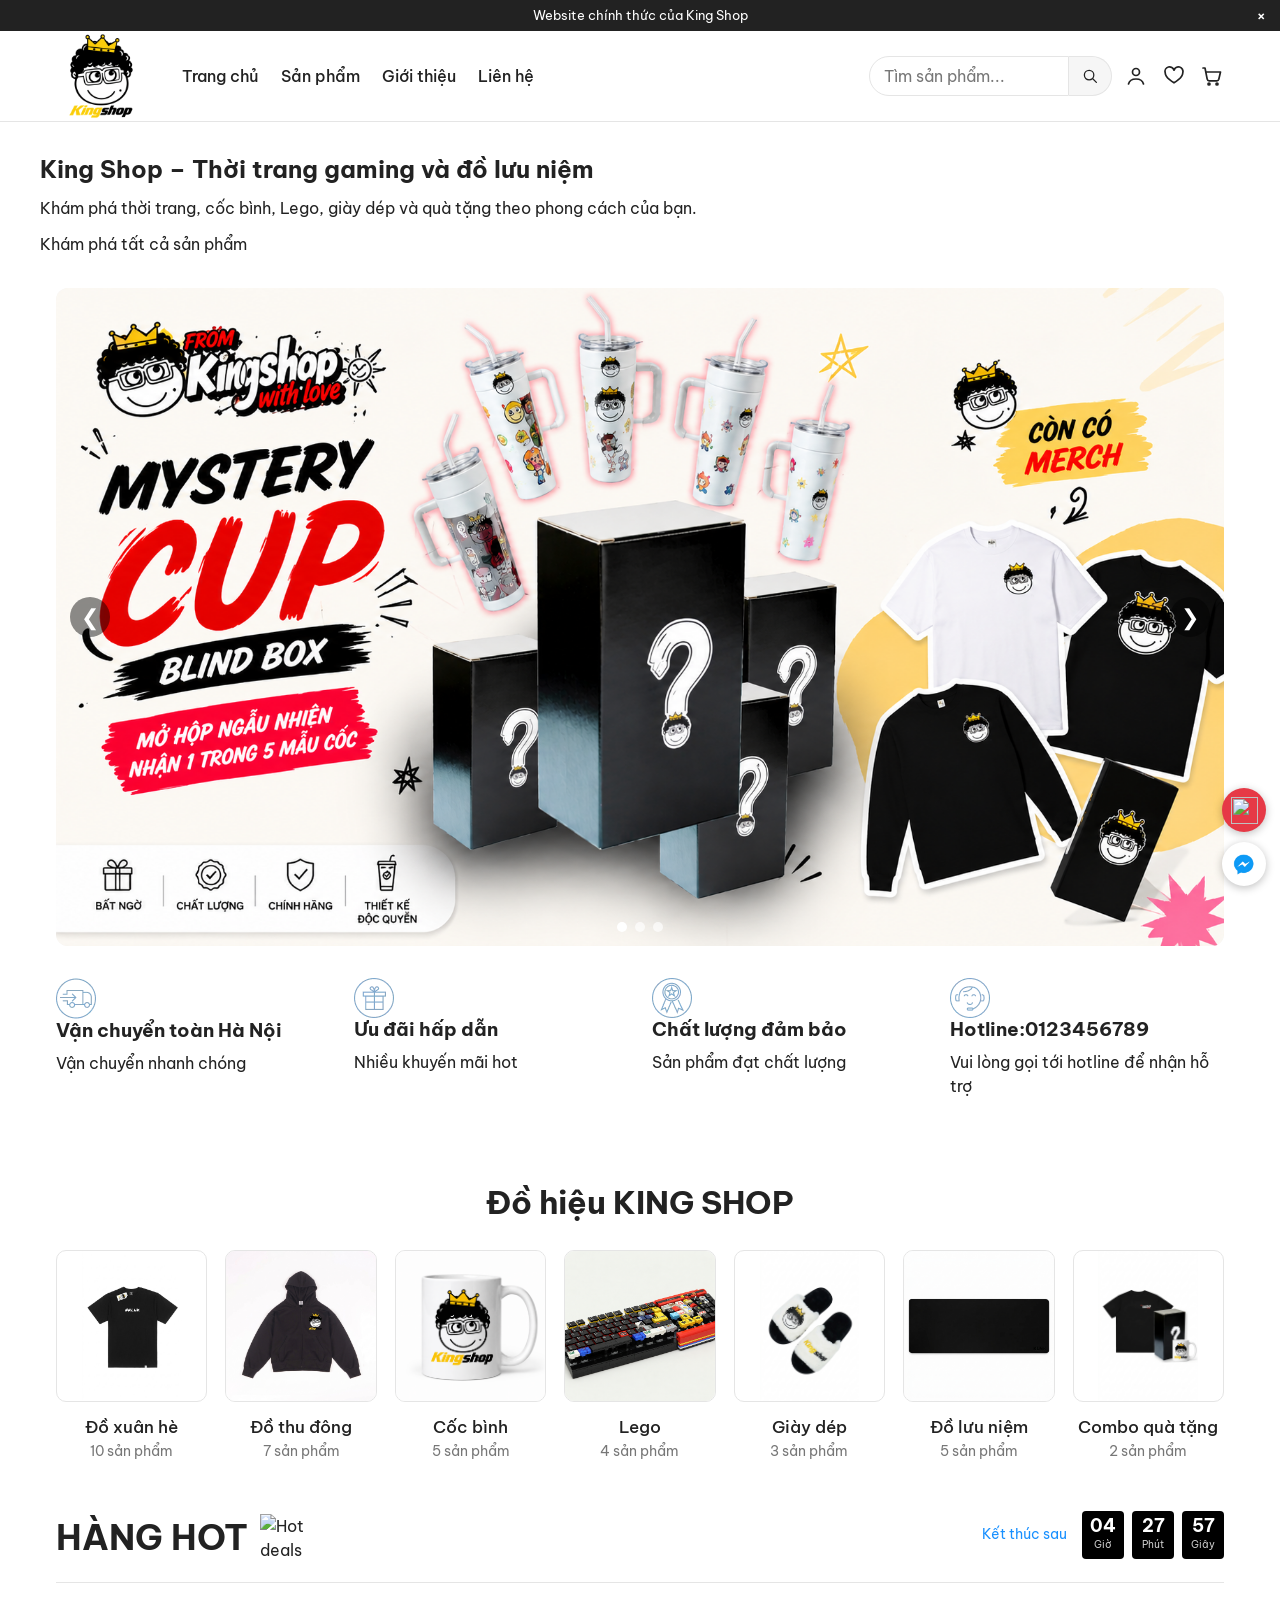
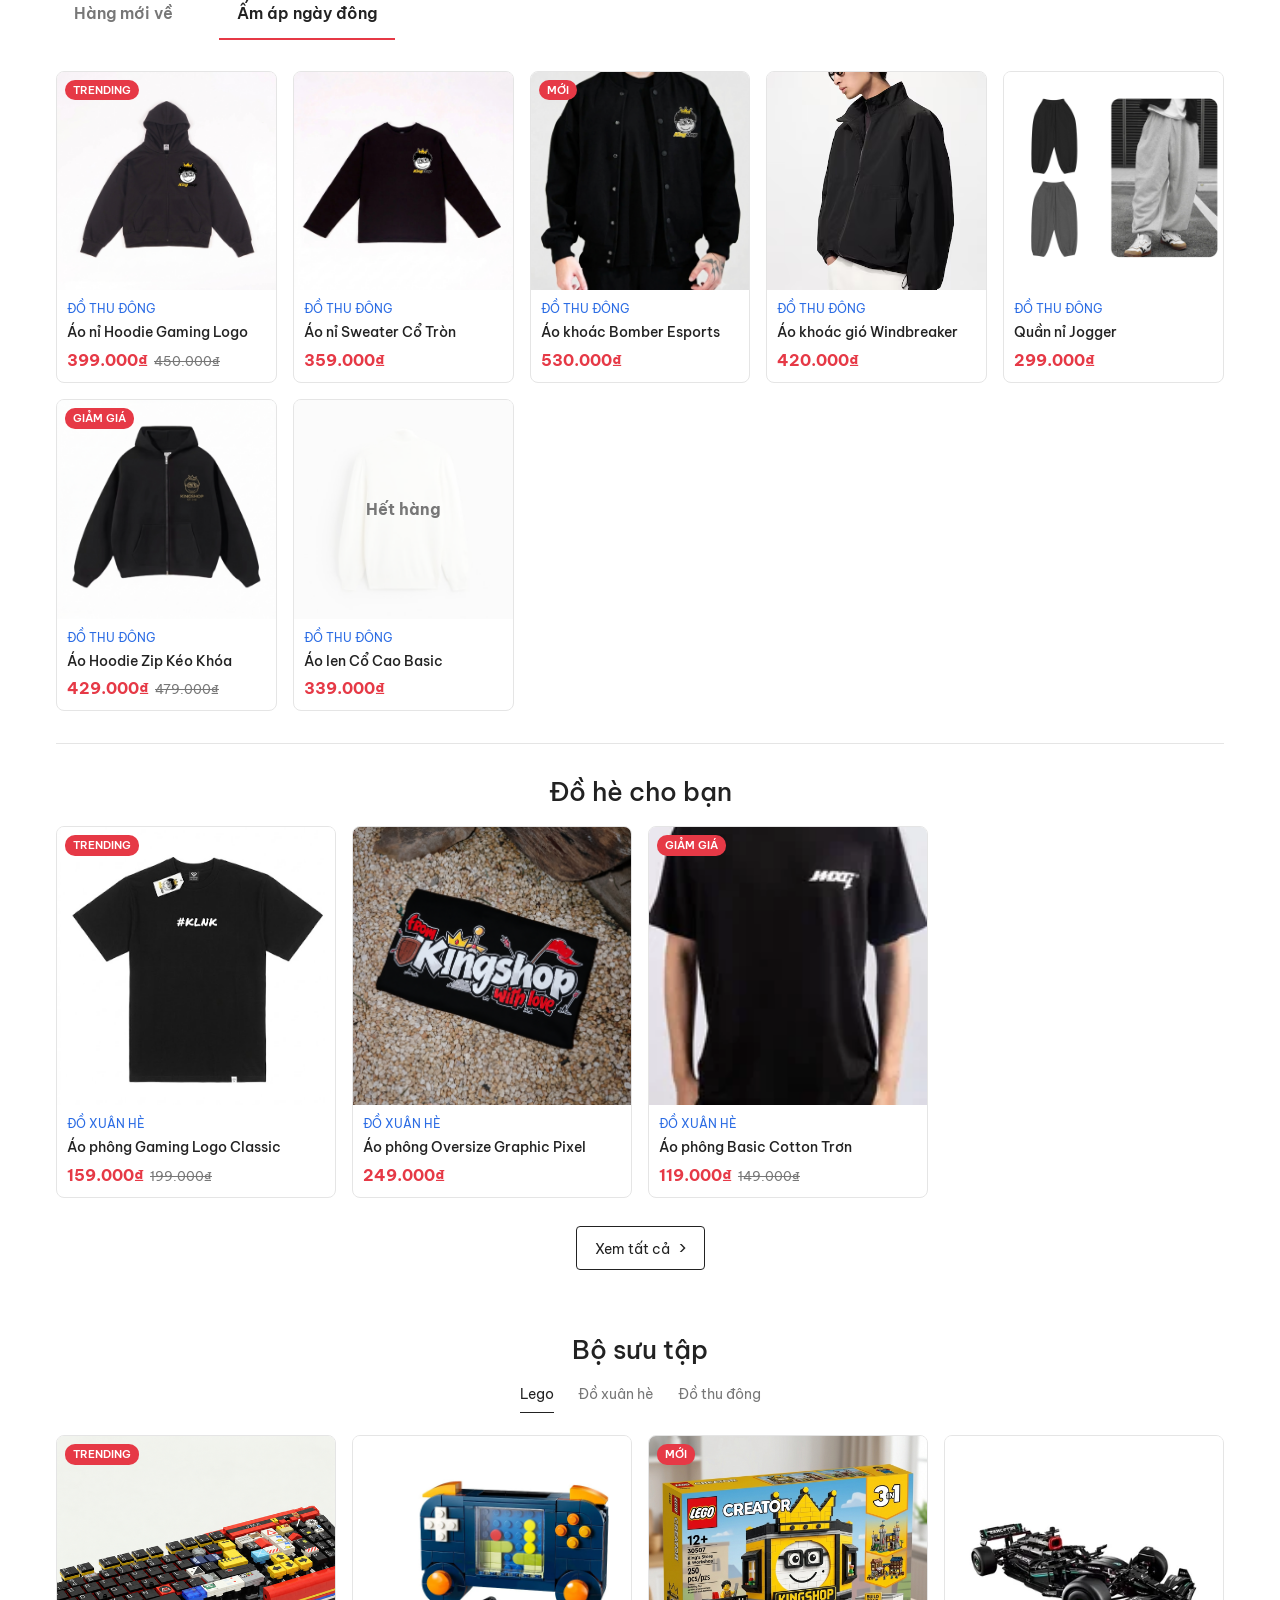
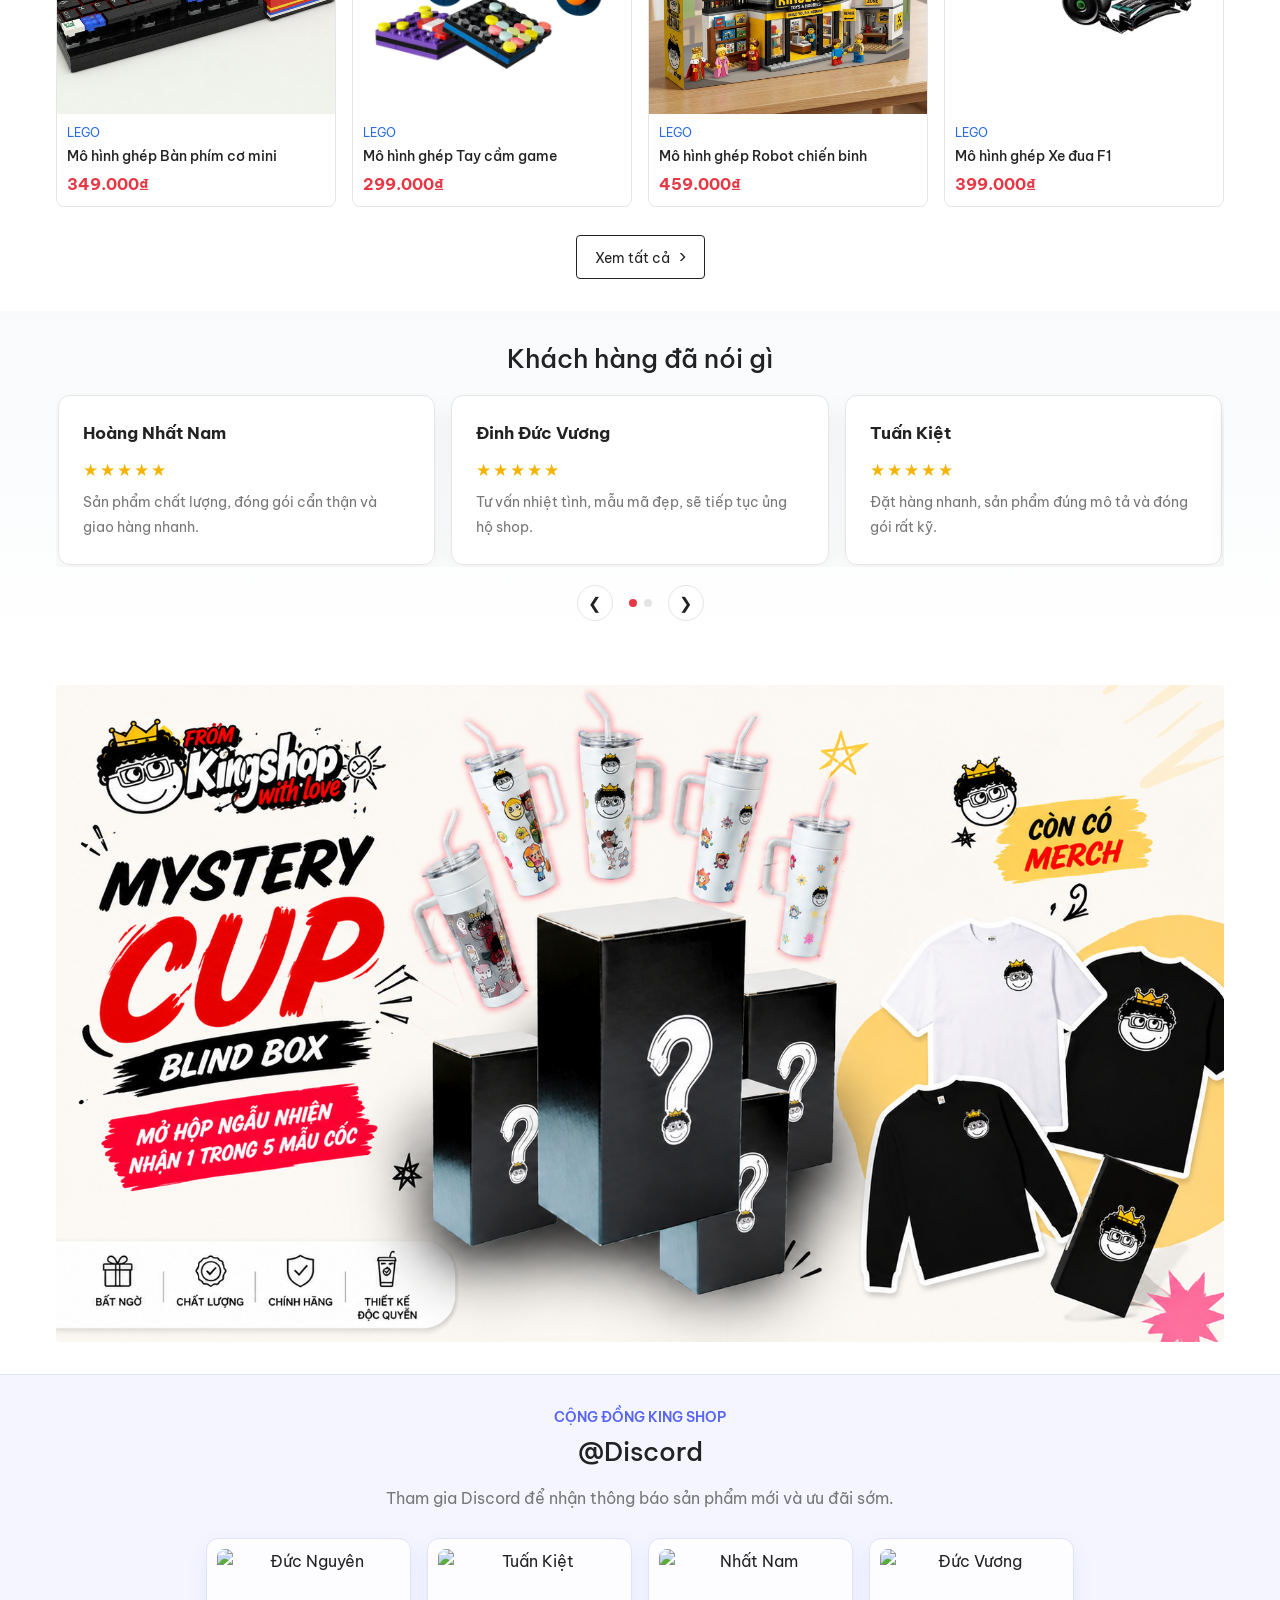
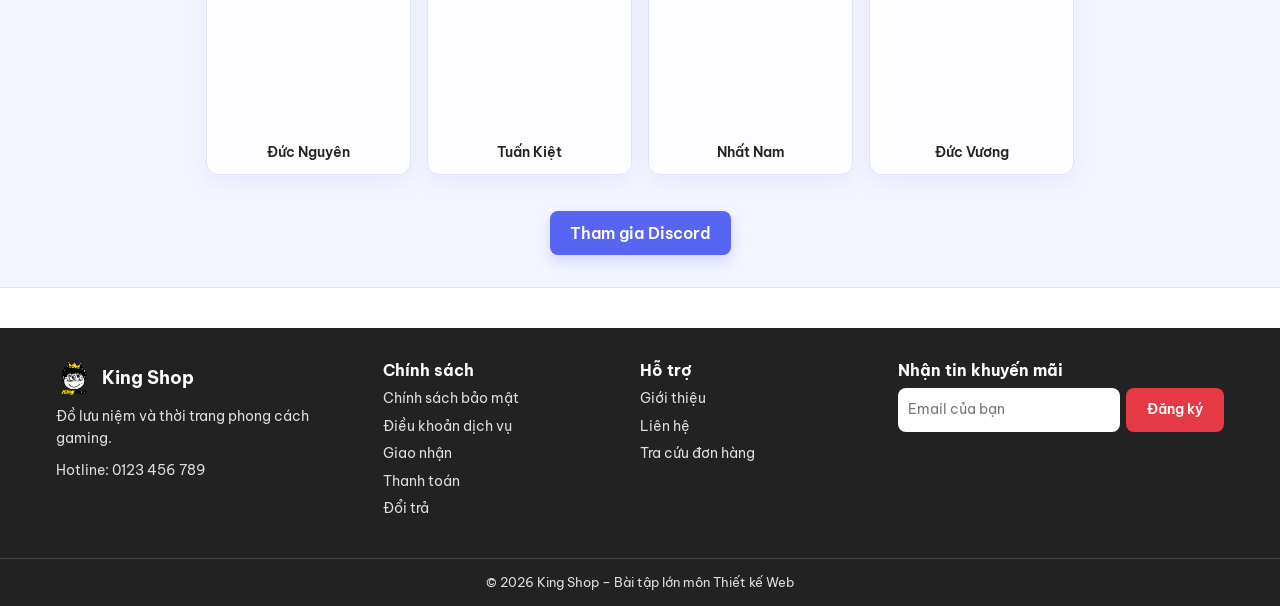
==== commit 440a141b: "Tối ưu seo" ====
--- a/index.html
+++ b/index.html
@@ -3,7 +3,8 @@
   <head>
     <meta charset="UTF-8">
     <meta name="viewport" content="width=device-width, initial-scale=1">
-    <title>Trang chủ | King Shop</title>
+    <title>King Shop | Thời trang gaming và đồ lưu niệm</title>
+    <meta name="description" content="Khám phá thời trang phong cách gaming, đồ lưu niệm, cốc bình, Lego, giày dép và combo quà tặng tại King Shop.">
     <link rel="preconnect" href="https://fonts.googleapis.com">
     <link rel="preconnect" href="https://fonts.gstatic.com" crossorigin>
     <link href="https://fonts.googleapis.com/css2?family=Be+Vietnam+Pro:wght@400;500;600;700&display=swap" rel="stylesheet">
@@ -18,6 +19,11 @@
   <body>
     <div id="site-header"></div>
     <main>
+      <section class="container section">
+        <h1>King Shop – Thời trang gaming và đồ lưu niệm</h1>
+        <p>Khám phá thời trang, cốc bình, Lego, giày dép và quà tặng theo phong cách của bạn.</p>
+        <a href="./pages/san-pham.html">Khám phá tất cả sản phẩm</a>
+      </section>
       <section class="banner-container" aria-label="Banner nổi bật">
         <div class="banner-slider" data-slider>
           <div class="banner-slides">
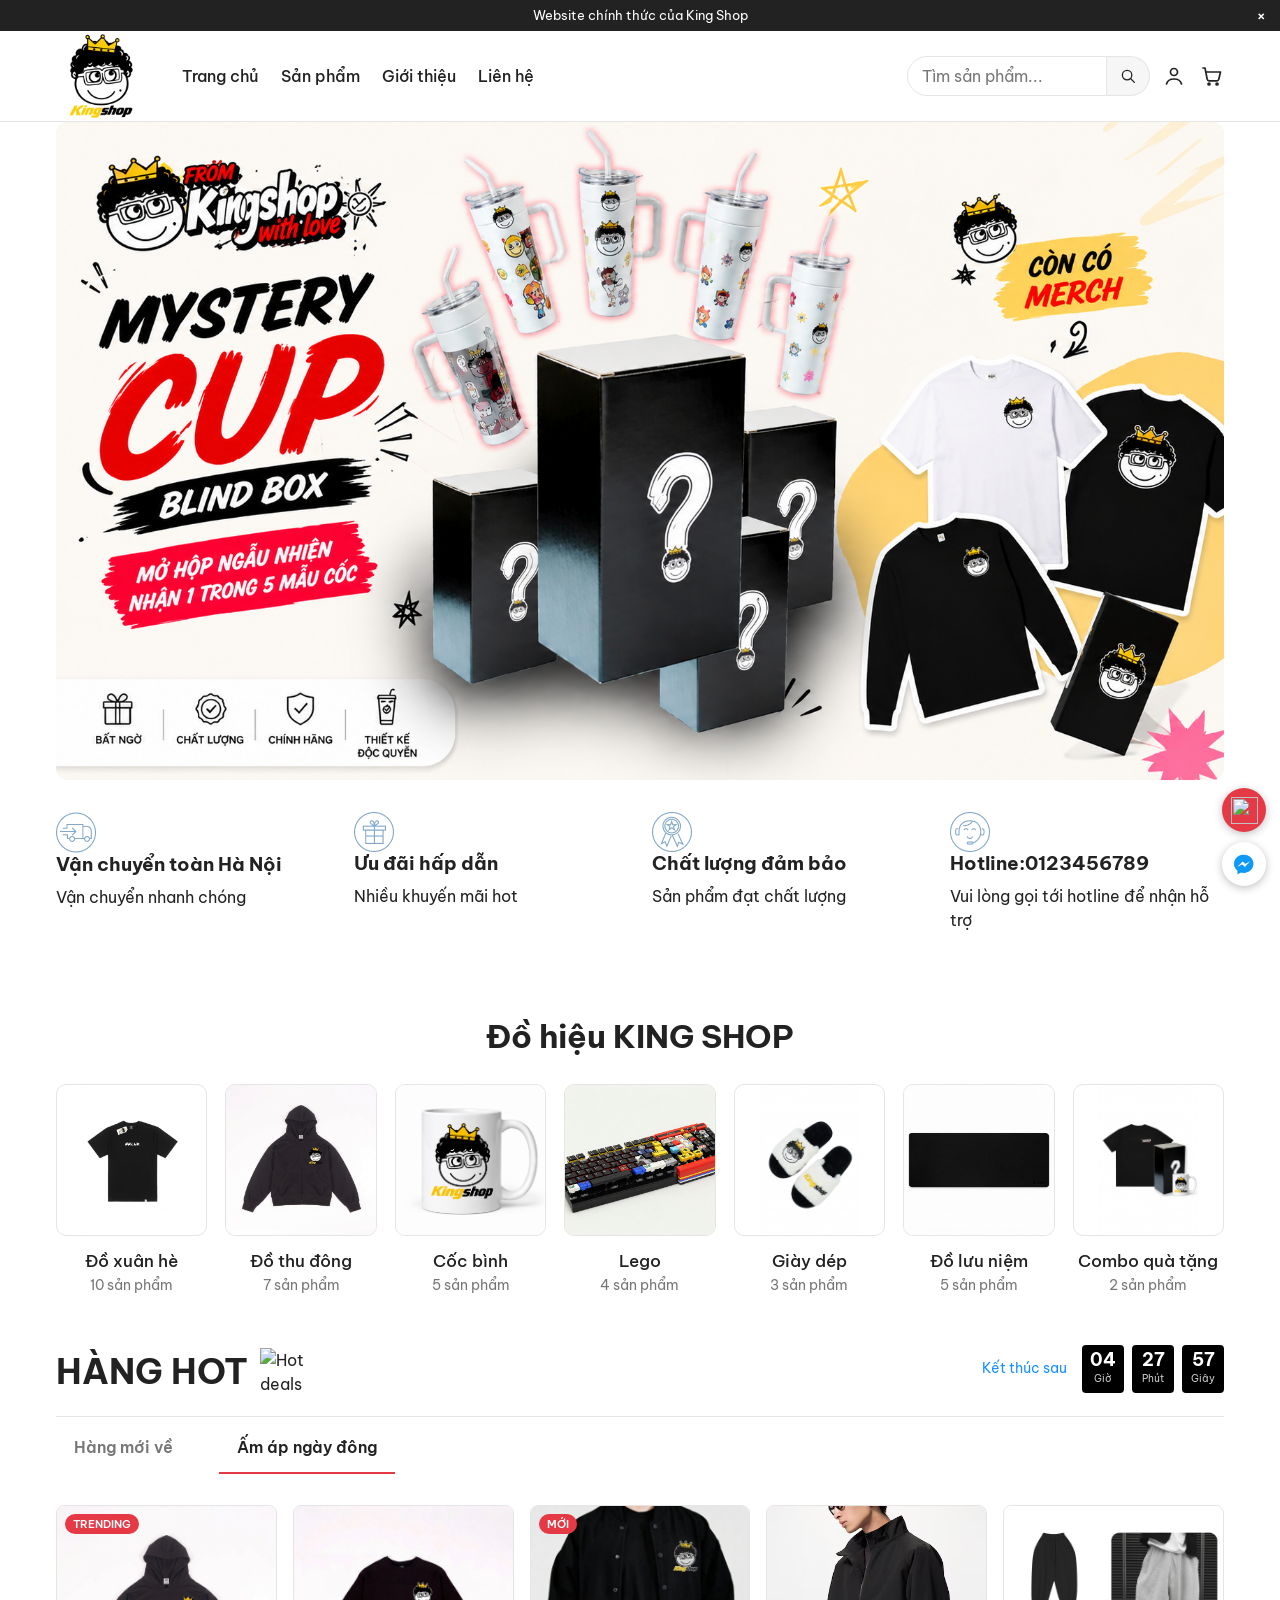
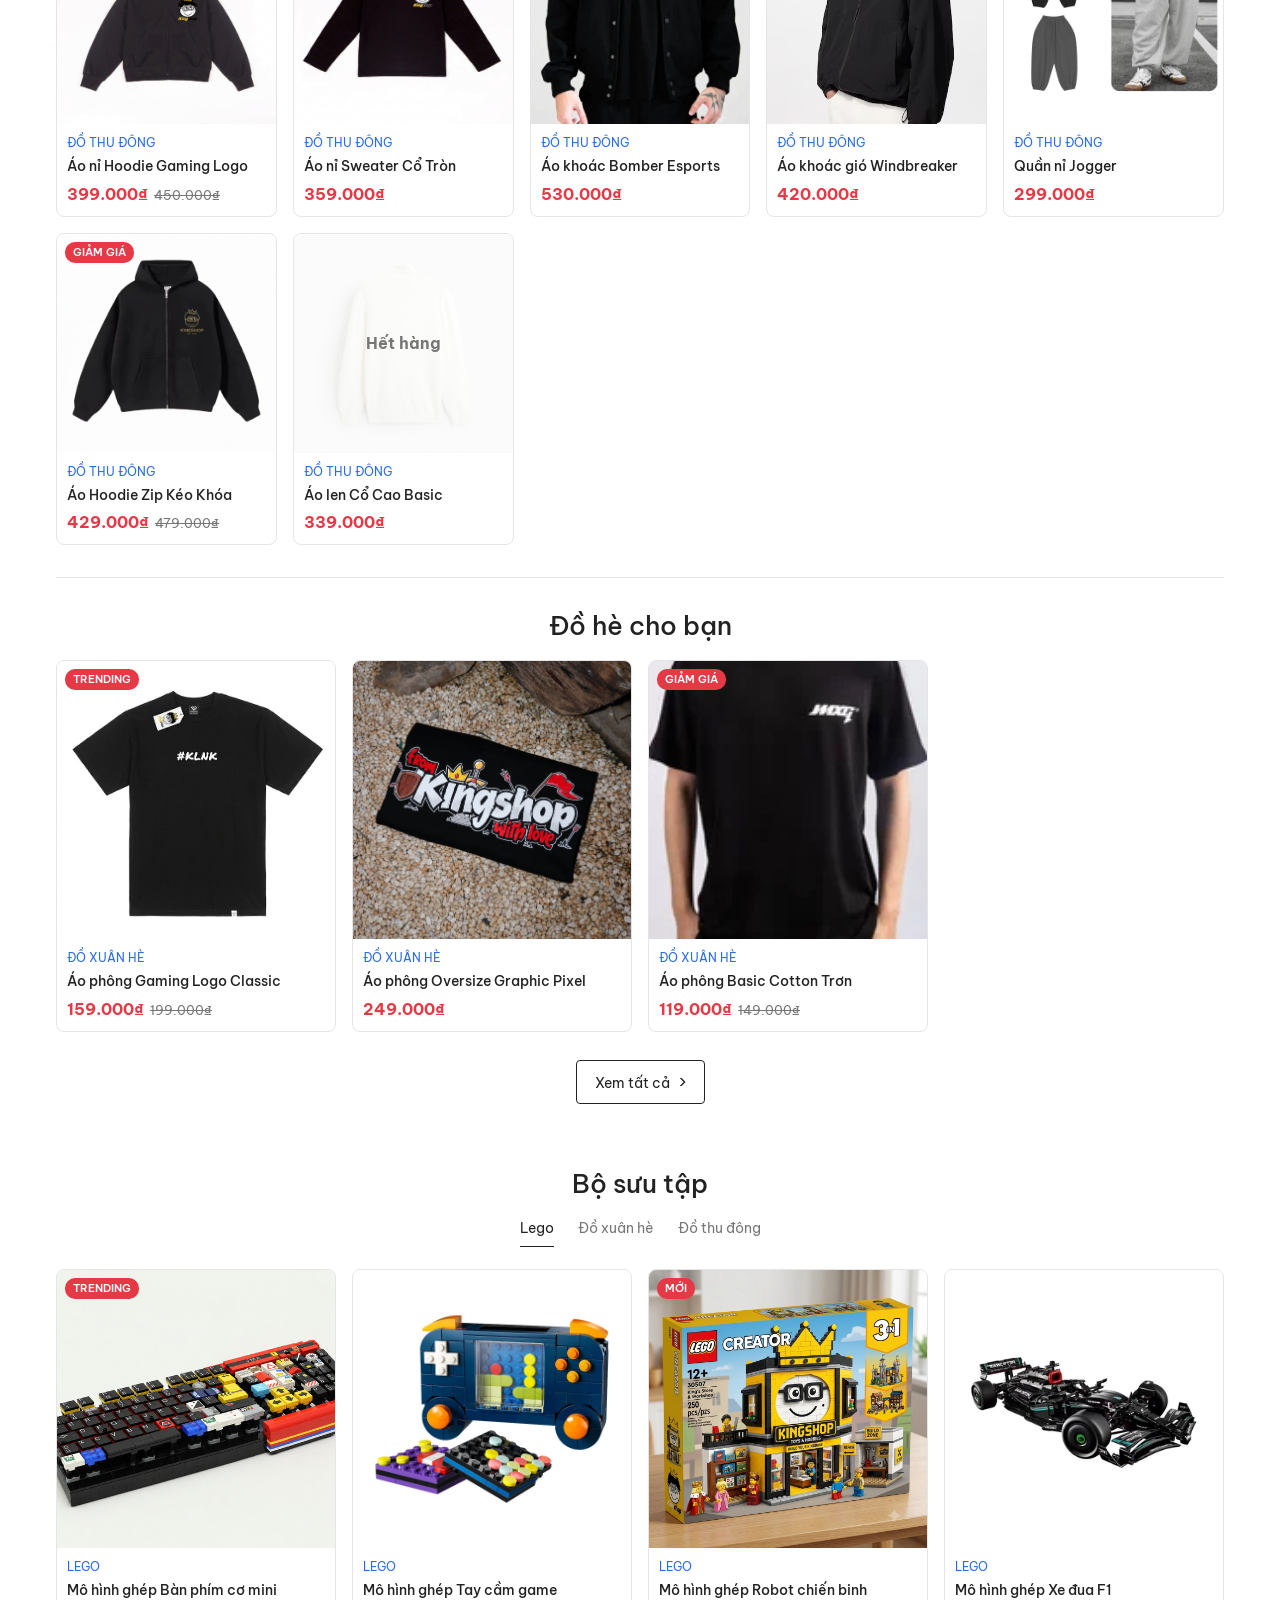
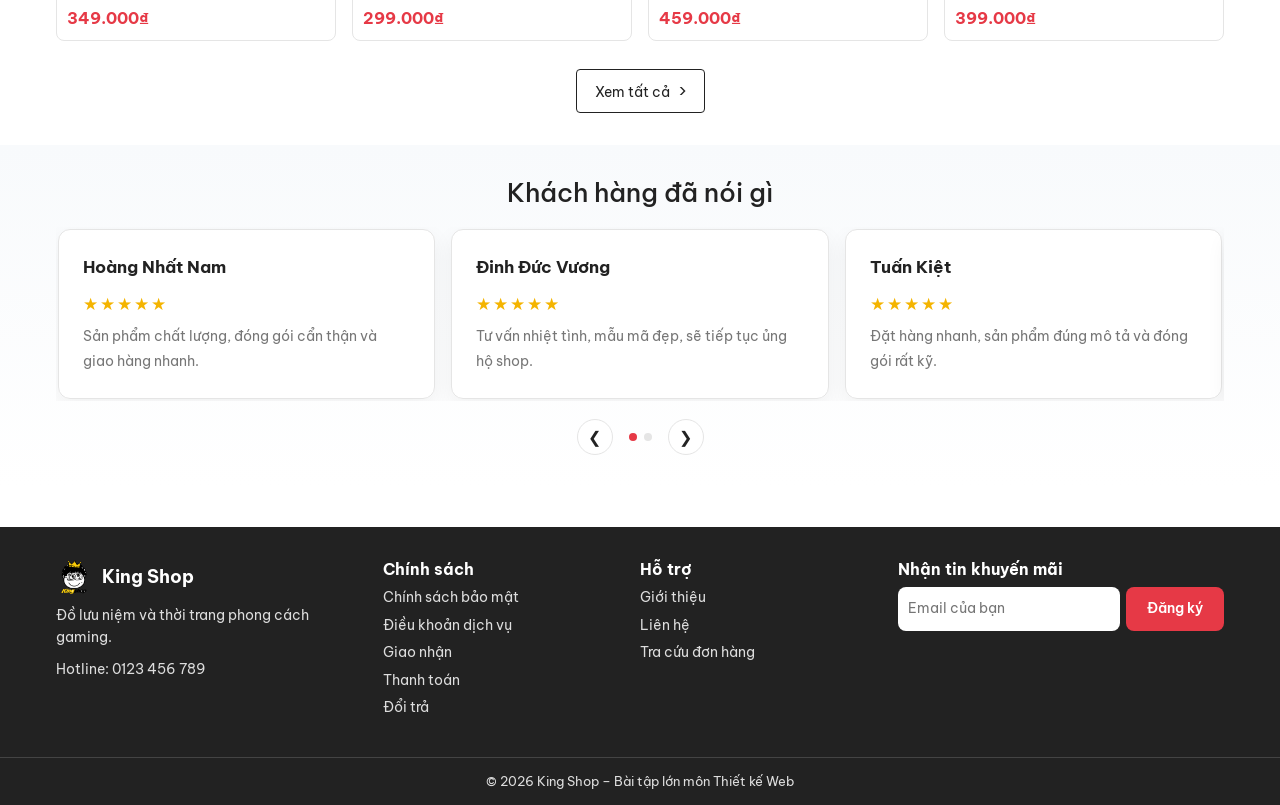
==== commit fc6856b8: "Simplify homepage sections and add banner asset" ====
--- a/index.html
+++ b/index.html
@@ -19,27 +19,27 @@
   <body>
     <div id="site-header"></div>
     <main>
-      <section class="container section">
+      <!-- <section class="container section">
         <h1>King Shop – Thời trang gaming và đồ lưu niệm</h1>
         <p>Khám phá thời trang, cốc bình, Lego, giày dép và quà tặng theo phong cách của bạn.</p>
         <a href="./pages/san-pham.html">Khám phá tất cả sản phẩm</a>
-      </section>
+      </section> -->
       <section class="banner-container" aria-label="Banner nổi bật">
         <div class="banner-slider" data-slider>
           <div class="banner-slides">
             <a class="banner-slide" href="./pages/san-pham.html">
               <img src="./assets/images/banner/banner.png" class="banner-img" width="1672" height="941" fetchpriority="high" alt="Khám phá sản phẩm nổi bật của King Shop">
             </a>
-            <a class="banner-slide" href="./pages/san-pham.html?category=ao-xuan-he" tabindex="-1">
-              <img src="./assets/images/products/sp01-1.jpg" class="banner-img" alt="Sản phẩm thời trang mới tại King Shop" loading="lazy">
+            <!-- <a class="banner-slide" href="./pages/san-pham.html?category=ao-xuan-he" tabindex="-1">
+              <img src="./assets/images/banner/banner_01.png" class="banner-img" alt="Sản phẩm thời trang mới tại King Shop" loading="lazy">
             </a>
             <a class="banner-slide" href="./pages/san-pham.html?category=lego" tabindex="-1">
               <img src="./assets/images/products/sp23-1.jpg" class="banner-img" alt="Bộ sưu tập Lego tại King Shop" loading="lazy">
             </a>
-          </div>
           <button class="banner-control banner-control--prev" type="button" data-slide-prev aria-label="Ảnh trước">&#10094;</button>
           <button class="banner-control banner-control--next" type="button" data-slide-next aria-label="Ảnh tiếp theo">&#10095;</button>
-          <div class="banner-dots" data-slide-dots aria-label="Chọn ảnh banner"></div>
+          <div class="banner-dots" data-slide-dots aria-label="Chọn ảnh banner"></div> -->
+          </div>
         </div>
       </section>
       <section class="section">
@@ -185,40 +185,14 @@
         </div>
       </section>
 
-      <section class="home-cta section">
+      <!-- <section class="home-cta section">
         <div class="container">
           <a class="home-cta__link" href="./pages/san-pham.html">
             <img src="./assets/images/banner/banner.png" alt="Khám phá sản phẩm King Shop" loading="lazy">
           </a>
         </div>
-      </section>
-
-      <section class="discord-section section">
-        <div class="container discord-section__inner">
-          <p class="discord-section__eyebrow">Cộng đồng King Shop</p>
-          <h2 class="home-section-title">@Discord</h2>
-          <p class="discord-section__text">Tham gia Discord để nhận thông báo sản phẩm mới và ưu đãi sớm.</p>
-          <div class="discord-gallery" aria-label="Thành viên KingShop">
-            <figure class="discord-member">
-              <img src="https://cdn.discordapp.com/avatars/1002018505601863730/ce38dc9ddd116275365a31a403cab2cc.png?size=1024" alt="Đức Nguyên" loading="lazy">
-              <figcaption>Đức Nguyên</figcaption>
-            </figure>
-            <figure class="discord-member">
-              <img src="https://cdn.discordapp.com/avatars/1293971058453516450/9ad6e9457bd91d9be994fa99719ec6ee.png?size=1024" alt="Tuấn Kiệt" loading="lazy">
-              <figcaption>Tuấn Kiệt</figcaption>
-            </figure>
-            <figure class="discord-member">
-              <img src="https://cdn.discordapp.com/avatars/599249216392658944/885f879aa546789b5a5d84ec2b998899.png?size=1024" alt="Nhất Nam" loading="lazy">
-              <figcaption>Nhất Nam</figcaption>
-            </figure>
-            <figure class="discord-member">
-              <img src="https://cdn.discordapp.com/avatars/1421821610590998740/cb5623038d941d134af07b808ca20fe4.png?size=1024" alt="Đức Vương" loading="lazy">
-              <figcaption>Đức Vương</figcaption>
-            </figure>
-          </div>
-          <a class="discord-section__button" href="https://discord.com/" target="_blank" rel="noopener">Tham gia Discord</a>
-        </div>
-      </section>
+      </section> -->
+
 
     </main>
 
--- a/css/product.css
+++ b/css/product.css
@@ -1,99 +1,121 @@
+/* Khóa cuộn trang. JS thêm class này vào <body> khi mở popup Quick View
+   để người dùng không cuộn được trang nền phía sau popup. */
 .no-scroll { overflow: hidden; }
 
 .breadcrumb {
-  display: flex;
-  flex-wrap: wrap;
-  gap: 6px;
-  padding: 16px 0 12px;
-  color: var(--color-muted);
-  font-size: .85rem;
-}
+  display: flex;                    /* các mục (link và dấu "/") xếp thành 1 hàng ngang */
+  flex-wrap: wrap;                  /* hết chỗ thì tự xuống dòng thay vì tràn ra ngoài (quan trọng trên mobile) */
+  gap: 6px;                         /* khoảng cách giữa các mục */
+  padding: 16px 0 12px;             /* đệm trên 16px, hai bên 0, dưới 12px */
+  color: var(--color-muted);        /* màu chữ nhạt (biến CSS định nghĩa ở file CSS chung) */ /* var() là một hàm để đọc giá trị biến */
+  font-size: .85rem;                /* chữ nhỏ hơn chữ thường (85%) */
+}
+/* Rê chuột vào link breadcrumb thì đổi sang màu chủ đạo của web */
 .breadcrumb a:hover { color: var(--color-primary); }
 
+/* Khoảng trống phía dưới cùng của trang để nội dung không dính sát footer */
 .catalog-page { padding-bottom: 40px; }
 
+/* ---------- 3.1 BANNER QUẢNG CÁO ĐẦU TRANG ---------- */
+
+/* Khung banner: chữ bên trái, ảnh bên phải, nền gradient xanh ngọc */
 .catalog-banner {
-  position: relative;
-  display: flex;
-  align-items: center;
-  justify-content: space-between;
-  gap: 24px;
-  height: 130px;
-  margin-bottom: 28px;
-  padding: 0 28px;
-  overflow: hidden;
-  border-radius: 10px;
-  background: linear-gradient(90deg, #7fe0dd 0%, #9ee8e6 55%, #c8f3f1 100%);
-  color: #3b4fd8;
-}
-.catalog-banner::after {
-  content: "";
-  position: absolute;
-  right: -40px;
-  top: -40px;
+  position: relative;               /* làm "mốc" để định vị ::after và các phần tử con tuyệt đối */
+  display: flex;                    /* chia banner thành các cột: chữ | ảnh | nút */
+  align-items: center;              /* căn giữa các phần theo chiều dọc */
+  justify-content: space-between;   /* dàn đều, đẩy các phần ra hai đầu */
+  gap: 24px;                        /* khoảng cách giữa chữ, ảnh, nút */
+  height: 130px;                    /* chiều cao cố định của banner */
+  margin-bottom: 28px;              /* cách khối bên dưới 28px */
+  padding: 0 28px;                  /* chỉ đệm trái/phải, không đệm trên/dưới */
+  overflow: hidden;                 /* cắt phần ảnh/hình tròn nhô ra ngoài khung banner */
+  border-radius: 10px;              /* bo góc */
+  background: linear-gradient(90deg, #7fe0dd 0%, #9ee8e6 55%, #c8f3f1 100%); /* màu chuyển từ trái sang phải, đậm -> nhạt */
+  color: #3b4fd8;                   /* màu chữ xanh dương đậm */
+}
+/* Hình tròn mờ trang trí ở góc phải trên banner (pseudo-element, không có trong HTML) */
+.catalog-banner::after { 
+  z-index: -0.5;           /* Thuộc tính ::after giúp thêm phần tử mà ko cần html */
+  content: "";                      
+  position: absolute;               /* đặt tự do, không chiếm chỗ trong flex */
+  right: -40px;                     /* lệch ra ngoài mép phải 40px (bị overflow cắt bớt -> thấy nửa hình tròn) */
+  top: -40px;                       /* lệch ra ngoài mép trên 40px */
   width: 150px;
   height: 150px;
-  border-radius: 50%;
-  background: rgba(110, 150, 255, .4);
-  pointer-events: none;
-}
+  border-radius: 50%;               /* biến hình vuông thành hình tròn */
+  background: rgba(110, 150, 255, .4); /* xanh dương, trong suốt 40% */
+  pointer-events: none;             /* bỏ qua chuột để không chặn việc bấm nút CTA phía dưới */
+}
+/* Khối chữ (tiêu đề + dòng mô tả) xếp dọc */
 .catalog-banner__text {
-  position: relative;
+  z-index: 1;                       /* nằm TRÊN hình tròn trang trí */
+  display: flex;
+  flex-direction: column;           /* xếp tiêu đề và mô tả có display flex theo chiều dọc */
+  gap: 4px;
+}
+/* Tiêu đề lớn của banner */
+.catalog-banner__text strong {
+  font-size: clamp(1.6rem, 4vw, 2.4rem); /* clamp(nhỏ nhất, ưu tiên, lớn nhất): chữ co giãn theo độ rộng màn hình nhưng luôn nằm trong 1.6rem..2.4rem */
+  letter-spacing: .04em;            /* giãn khoảng cách giữa các chữ cho thoáng */
+}
+/* Vùng chứa ảnh/logo ở bên phải banner */
+.catalog-banner__logos {
+  position: relative;               /* làm mốc để định vị ảnh bên trong */
+  flex: 0 0 150px;                  /* không co, không giãn, rộng cố định 150px */
+  height: 100%;                     /* cao bằng banner */
+  margin-left: auto;                /* đẩy sát về bên phải */
+}
+/* Ảnh lớn hơn khung và bị cắt phía dưới, tạo hiệu ứng nhân vật "nhô lên" từ đáy banner */
+.catalog-banner__logos img {
   z-index: 1;
-  display: flex;
-  flex-direction: column;
-  gap: 4px;
-}
-.catalog-banner__text strong {
-  font-size: clamp(1.6rem, 4vw, 2.4rem);
-  letter-spacing: .04em;
-}
-.catalog-banner__logos {
-  position: relative;
-  flex: 0 0 150px;
-  height: 100%;
-  margin-left: auto;
-}
-.catalog-banner__logos img {
   position: absolute;
-  left: 30%;
-  bottom: -100px;
-  height: 300px;
-  width: auto;
-  max-width: none;
-  max-height: none;
-  transform: translateX(-50%);
-  pointer-events: none;
-}
+  left: 30%;                        /* điểm giữa ảnh nằm ở 30% chiều ngang khung */
+  bottom: -100px;                   /* hạ ảnh xuống 100px dưới đáy -> phần dưới bị overflow cắt */
+  height: 300px;                    /* ảnh cao 300px, lớn hơn banner (130px) */
+  width: auto;                      /* chiều rộng tự tính theo tỉ lệ ảnh */
+  max-width: none;                  /* gỡ giới hạn max-width của CSS reset để ảnh không bị ép nhỏ */
+  max-height: none;                 /* tương tự cho chiều cao */
+  transform: translateX(-50%);      /* dịch ảnh sang trái nửa chiều rộng của chính nó -> căn giữa quanh điểm left:30% */
+  pointer-events: none;             /* Khi di ảnh vào chuột không bị mất đi pointer của banner gốc*/
+}
+/* Nút kêu gọi hành động (CTA) trên banner */
 .catalog-banner__cta {
   position: relative;
-  z-index: 1;
-  flex-shrink: 0;
+  z-index: 1;                       /* nổi lên trên hình tròn trang trí */
+  flex-shrink: 0;                   /* không cho nút bị co lại khi thiếu chỗ */
   padding: 10px 18px;
   border-radius: 8px;
-  background: #5b4dff;
+  background: #5b4dff;              /* nền tím */
   color: #fff;
-  font-weight: 700;
-}
-
+  font-weight: 700;                 /* chữ đậm */
+}
+
+/* ---------- 3.2 BỐ CỤC CHÍNH: SIDEBAR LỌC + LƯỚI SẢN PHẨM ---------- */
+
+/* Mặc định (mobile) chỉ 1 cột: sidebar nằm trên, lưới sản phẩm nằm dưới.
+   Từ 768px trở lên sẽ đổi thành 2 cột (xem phần responsive cuối file). */
 .catalog-layout {
   display: grid;
-  grid-template-columns: 1fr;
+  grid-template-columns: 1fr;       /* 1 cột chiếm toàn bộ chiều ngang */
   gap: 28px;
 }
-.catalog-toolbar {
-  display: flex;
-  flex-wrap: wrap;
+
+/* ---------- 3.3 THANH CÔNG CỤ: TIÊU ĐỀ + SẮP XẾP + SỐ LƯỢNG ---------- */
+
+.catalog-toolbar {                   /* Thanh chứa dòng chữ sản phẩm  */
+  display: flex;
+  flex-wrap: wrap;                  /* mobile: tiêu đề và ô sắp xếp tự xuống dòng */
   align-items: center;
-  justify-content: space-between;
+  justify-content: space-between;   /* tiêu đề bên trái, ô sắp xếp bên phải */
   gap: 12px;
   margin-bottom: 8px;
 }
 .catalog-toolbar h1 {
-  margin: 0;
+  margin: 0;                        /* bỏ margin mặc định của h1 */
   font-size: 1.7rem;
-  font-weight: 500;
-}
+  font-weight: 500;                 /* chữ vừa, không quá đậm */
+}
+/* Nhóm "Sắp xếp theo: [select]" */
 .catalog-sort {
   display: flex;
   align-items: center;
@@ -105,140 +127,157 @@
   padding: 6px 10px;
   border: 1px solid var(--color-border);
   border-radius: 4px;
-  background: #fff;
-}
+  background: #fff;                 /* nền trắng (một số trình duyệt mặc định là xám) */
+}
+/* Dòng "Hiển thị X sản phẩm" */
 .catalog-count {
   margin: 0 0 16px;
   color: var(--color-muted);
   font-size: .85rem;
 }
 
+/* ---------- 3.4 BỘ LỌC Ở SIDEBAR ---------- */
+
+/* Một nhóm lọc (ví dụ: Danh mục, Màu sắc, Giá). Là thẻ <details> nên bấm vào để thu gọn/mở ra. */
 .filter-group {
   padding: 12px 0;
-  border-bottom: 1px solid var(--color-border);
-}
+  border-bottom: 1px solid var(--color-border); /* đường kẻ ngăn cách giữa các nhóm */
+}
+/* Tiêu đề của nhóm lọc (thẻ <summary>) */
 .filter-group summary {
-  cursor: pointer;
+  cursor: pointer;                  /* con trỏ bàn tay báo hiệu bấm được */
   font-size: .8rem;
   font-weight: 700;
   letter-spacing: .08em;
-  text-transform: uppercase;
-}
+  text-transform: uppercase;        /* viết HOA toàn bộ */
+}
+/* Link danh mục và nút lọc màu: làm cho trông giống nhau (mỗi mục là 1 dòng danh sách) */
 .filter-links a,
 .filter-color {
   display: flex;
   align-items: center;
-  gap: 8px;
-  width: 100%;
+  gap: 8px;                         /* khoảng cách giữa chấm màu và tên màu */
+  width: 100%;                      /* chiếm hết chiều ngang để dễ bấm */
   padding: 7px 0;
-  border: 0;
-  background: none;
-  color: var(--color-text);
+  border: 0;                        /* các thuộc tính border/background/text-align này dùng để */
+  background: none;                 /* xóa giao diện mặc định của <button>, */
+  color: var(--color-text);         /* khiến nút nhìn giống chữ thường như thẻ <a> */
   text-align: left;
 }
+/* Rê chuột hoặc đang được chọn (class is-active do JS thêm) -> chữ xanh */
 .filter-links a:hover,
 .filter-links a.is-active,
 .filter-color:hover,
 .filter-color.is-active {
   color: #2b6ce4;
 }
+/* Ô checkbox lọc (ví dụ: lọc theo khoảng giá) */
 .filter-check {
   display: flex;
   align-items: center;
-  gap: 8px;
+  gap: 8px;                         /* cách giữa checkbox và nhãn */
   padding: 6px 0;
   font-size: .9rem;
 }
-.filter-clear {
-  margin-top: 6px;
-  border: 0;
-  background: none;
-  color: var(--color-primary);
-  font-size: .8rem;
-}
-
+/* ---------- 3.5 Ô MÀU (SWATCH) CHO BỘ LỌC MÀU ---------- */
+
+/* Chấm tròn nhỏ hiển thị màu */
 .swatch {
   display: inline-block;
-  flex: 0 0 14px;
+  flex: 0 0 14px;                   /* trong flex: không co, không giãn, rộng đúng 14px (tránh bị méo thành hình bầu dục) */
   width: 14px;
   height: 14px;
-  border: 1px solid #ccc;
-  border-radius: 50%;
-}
-.swatch--den { background: #111; }
-.swatch--trang { background: #fff; }
-.swatch--xam { background: #8a8a8a; }
-.swatch--be { background: #d8c4a8; }
-.swatch--hong { background: #e8899b; }
-.swatch--xanh-navy { background: #173a63; }
-.swatch--do { background: #d62828; }
-.swatch--vang { background: #f4c430; }
-.swatch--xanh-reu { background: #4a5d23; }
-.swatch--trong { background: linear-gradient(135deg, #fff 50%, #cde 50%); }
-.swatch--xanh-la { background: #2a9d5c; }
-
+  border: 1px solid #ccc;           /* viền xám để màu trắng vẫn nhìn thấy trên nền trắng */
+  border-radius: 50%;               /* hình tròn */
+}
+/* Mỗi class tô 1 màu. Tên class là slug màu trong dữ liệu sản phẩm (JS ghép: swatch--${slug}) */
+.swatch--den { background: #111; }          /* đen */
+.swatch--trang { background: #fff; }        /* trắng */
+.swatch--xam { background: #8a8a8a; }       /* xám */
+.swatch--be { background: #d8c4a8; }        /* be */
+.swatch--hong { background: #e8899b; }      /* hồng */
+.swatch--xanh-navy { background: #173a63; } /* xanh navy */
+.swatch--do { background: #d62828; }        /* đỏ */
+.swatch--vang { background: #f4c430; }      /* vàng */
+.swatch--xanh-reu { background: #4a5d23; }  /* xanh rêu */
+.swatch--trong { background: linear-gradient(135deg, #fff 50%, #cde 50%); } /* "trong suốt": chia chéo nửa trắng nửa xanh nhạt */
+.swatch--xanh-la { background: #2a9d5c; }   /* xanh lá */
+
+/* ---------- 3.6 THẺ SẢN PHẨM (PRODUCT CARD) ---------- */
+
+/* Khung chứa ảnh sản phẩm: luôn là hình vuông */
 .product-card__media {
-  position: relative;
-  aspect-ratio: 1 / 1;
-  overflow: hidden;
-  background: var(--color-bg-soft);
-}
+  position: relative;               /* làm mốc để nút tim và thanh nút nổi định vị theo khung này */
+  aspect-ratio: 1 / 1;              /* tỉ lệ rộng:cao = 1:1 (hình vuông), bất kể ảnh gốc to nhỏ thế nào */
+  overflow: hidden;                 /* cắt phần ảnh/thanh nút thừa ra ngoài khung */
+  background: var(--color-bg-soft); /* nền nhạt hiện ra trong lúc ảnh đang tải */
+}
+/* Ảnh lấp đầy khung vuông */
 .product-card__media img {
-  display: block;
+  display: block;                   /* bỏ khoảng trống nhỏ phía dưới ảnh (do img mặc định là inline) */
   width: 100%;
   height: 100%;
-  object-fit: cover;
-  object-position: center;
-}
-.product-card__actions {
-  position: absolute;
+  object-fit: cover;                /* phủ kín khung, giữ tỉ lệ ảnh, phần thừa bị cắt (không bị méo) */
+  object-position: center;          /* khi cắt thì giữ phần chính giữa của ảnh */
+}
+/* Thanh 2 nút ở đáy ảnh (Tùy chọn | Xem nhanh): mặc định ẩn, hiện khi rê chuột vào thẻ */
+.product-card__actions {            
+  position: absolute;               /* ba dòng right/bottom/left = 0 làm thanh nằm sát đáy và rộng bằng cả khung ảnh */
   right: 0;
   bottom: 0;
   left: 0;
-  display: flex;
-  opacity: 0;
-  transform: translateY(8px);
-  transition: .2s;
-}
-.product-card:hover .product-card__actions {
+  display: flex;                    /* hai nút nằm ngang cạnh nhau */
+  opacity: 0;                       /* trong suốt hoàn toàn -> không nhìn thấy */
+  transform: translateY(8px);       /* hạ xuống 8px để khi hiện sẽ trượt nhẹ lên */
+  transition: .2s;                  /* mọi thay đổi diễn ra trong 0.2 giây (tạo hiệu ứng mượt) */
+}
+/* Khi đưa chuột vào thẻ product-card thì sẽ áp dụng hết các thẻ con khác nằm trong thẻ product-card cho product-carf__actions */
+.product-card:hover .product-card__actions { 
   opacity: 1;
   transform: none;
 }
+/* Hai nút trong thanh: nền đen mờ, chữ trắng */
 .product-card__option,
 .product-card__quick {
-  flex: 1;
+  flex: 1;                          /* chia đều chiều rộng cho 2 nút */
   padding: 8px 6px;
   border: 0;
-  background: rgba(20, 20, 20, .78);
+  background: rgba(20, 20, 20, .78); /* đen, trong suốt 22% để thấy mờ ảnh phía sau */
   color: #fff;
   font-size: .78rem;
   text-align: center;
 }
+/* Đường kẻ trắng mờ phân cách 2 nút */
 .product-card__quick { border-left: 1px solid rgba(255, 255, 255, .2); }
+/* Tên danh mục nhỏ (chữ HOA, xanh) nằm trên tên sản phẩm */
 .product-card__vendor {
-  display: block;
+  display: block;                   /* chiếm riêng 1 dòng */
   margin-bottom: 4px;
   color: #2b6ce4;
   font-size: .75rem;
   text-transform: uppercase;
 }
-.product-card__wish.is-active { color: var(--color-primary); }
+/* Chỉ trong lưới catalog: bỏ viền thẻ và tô giá khuyến mãi màu xanh */
 .catalog-grid .product-card { border: 0; }
 .catalog-grid .price-sale { color: #2b6ce4; }
 
+/* ---------- 3.7 PHÂN TRANG ---------- */
+
 .pagination {
   display: flex;
-  justify-content: center;
+  justify-content: center;          /* căn giữa dãy nút trang */
   gap: 8px;
   margin-top: 28px;
 }
+/* Mỗi nút số trang là 1 ô vuông 36x36 */
 .page-btn {
-  min-width: 36px;
+  min-width: 36px;                  /* số trang dài (vd 10, 11) thì ô tự rộng ra */
   height: 36px;
   border: 1px solid var(--color-border);
   border-radius: 4px;
   background: #fff;
 }
+/* Trang hiện tại hoặc đang rê chuột -> đảo màu (nền đậm, chữ trắng) */
 .page-btn.is-active,
 .page-btn:hover {
   background: var(--color-text);
@@ -246,40 +285,49 @@
   border-color: var(--color-text);
 }
 
+/* Thông báo "không có sản phẩm" khi lọc không ra kết quả */
 .empty-state {
-  grid-column: 1 / -1;
+  grid-column: 1 / -1;              /* trải qua TẤT CẢ các cột của lưới (từ đường lưới đầu đến cuối) */
   padding: 40px 16px;
   color: var(--color-muted);
   text-align: center;
 }
 
+/* Bố cục 2 phần: gallery ảnh và thông tin.
+   Mobile: 1 cột (ảnh trên, thông tin dưới). Từ 768px: 2 cột cạnh nhau. */
 .product-detail {
   display: grid;
   grid-template-columns: 1fr;
   gap: 28px;
   padding-bottom: 32px;
 }
+
+/* ---------- 4.1 THƯ VIỆN ẢNH (GALLERY) ---------- */
+
+/* Gallery chia 2 cột: cột trái 72px chứa ảnh nhỏ (thumbnail), cột phải là ảnh lớn */
 .product-gallery {
   display: grid;
-  grid-template-columns: 72px 1fr;
+  grid-template-columns: 72px 1fr;  /* 72px cố định + phần còn lại */
   gap: 12px;
 }
+/* Dãy thumbnail xếp dọc */
 .product-gallery__thumbs {
   display: flex;
   flex-direction: column;
   gap: 8px;
 }
+/* Mỗi thumbnail: viền trong suốt (giữ chỗ để khi chọn đổi màu không bị nhảy layout) */
 .gallery-thumb {
   padding: 0;
   border: 1px solid transparent;
   background: var(--color-bg-soft);
-  transition: border-color .2s;
-}
+  transition: border-color .2s;     /* viền đổi màu mượt trong 0.2s */
+  aspect-ratio: 4 / 5;              /* Thumbnail có tỉ lệ 4:5 tỉ lệ rộng : cao */
+  overflow: hidden; /* cắt phần bị nội dung bị thừa ra */
+}
+/* Thumbnail đang được chọn: viền màu chủ đạo */
 .gallery-thumb.is-active { border-color: var(--color-primary); }
-.gallery-thumb {
-  aspect-ratio: 4 / 5;
-  overflow: hidden;
-}
+/* Ảnh (cả thumbnail lẫn ảnh lớn) phủ kín khung, cắt giữa, không méo */
 .gallery-thumb img,
 .product-gallery__main img {
   display: block;
@@ -288,26 +336,32 @@
   object-fit: cover;
   object-position: center;
 }
-.product-gallery__main { aspect-ratio: 4 / 5; }
+
+/* ---------- 4.2 THÔNG TIN SẢN PHẨM ---------- */
+
+/* Tên sản phẩm */
 .product-info h1 {
   margin-bottom: 8px;
   font-size: 1.6rem;
   font-weight: 600;
 }
+/* Dòng meta: thương hiệu, mã sản phẩm, danh mục */
 .product-meta {
   color: var(--color-muted);
   font-size: .9rem;
 }
 .product-meta a { color: #2b6ce4; }
+/* Khối giá: giá sale (to) và giá gốc gạch ngang nằm cùng hàng */
 .product-info__price {
   display: flex;
-  align-items: baseline;
+  align-items: baseline;            /* căn theo đường chân chữ để giá lớn và giá nhỏ thẳng hàng tự nhiên */
   gap: 10px;
   margin: 12px 0 16px;
   font-size: 1.4rem;
 }
 .product-info__price .price-sale { color: #2b6ce4; }
 
+/* Hộp khuyến mãi: viền nét đứt xanh, nền xanh rất nhạt */
 .promo-box {
   margin-bottom: 18px;
   padding: 12px 14px;
@@ -315,9 +369,13 @@
   border-radius: 8px;
   background: #f4f8ff;
 }
+/* Danh sách ưu đãi: bật lại dấu chấm (CSS reset thường tắt đi) */
 .promo-box ul { margin: 8px 0 0; padding-left: 18px; list-style: disc; }
 .promo-box li { margin-bottom: 4px; font-size: .9rem; }
 
+/* ---------- 4.3 CHỌN TÙY CHỌN (SIZE, MÀU) ---------- */
+
+/* Một hàng tùy chọn: nhãn ("Kích thước:") + dãy chip */
 .option-row {
   display: flex;
   flex-wrap: wrap;
@@ -325,13 +383,15 @@
   gap: 10px;
   margin-bottom: 14px;
 }
+/* Dãy các chip trong 1 hàng */
 .option-list { display: flex; flex-wrap: wrap; align-items: center; gap: 8px; }
+/* "Chip" tùy chọn: thực chất là <label> bọc một <input radio> ẩn */
 .option-chip {
-  position: relative;
+  position: relative;               /* làm mốc để input ẩn phủ kín chip */
   display: inline-flex;
   align-items: center;
   justify-content: center;
-  gap: 6px;
+  gap: 6px;                         /* cách giữa chấm màu và chữ */
   min-width: 42px;
   height: 38px;
   padding: 0 12px;
@@ -340,25 +400,31 @@
   background: #fff;
   line-height: 1;
   cursor: pointer;
-  white-space: nowrap;
-}
+  white-space: nowrap;              /* không cho chữ trong chip xuống dòng */
+}
+/* Radio được làm trong suốt và phủ kín chip: nhìn không thấy nhưng bấm đâu trong chip cũng chọn được */
 .option-chip input {
   position: absolute;
-  inset: 0;
+  inset: 0;                         /* viết tắt của top/right/bottom/left = 0 */
   opacity: 0;
   cursor: pointer;
 }
+/* Khi radio bên trong được tick -> chip đổi viền và chữ sang xanh.
+   :has() là bộ chọn "có chứa", cần trình duyệt đời mới (Chrome 105+, Safari 15.4+, Firefox 121+). */
 .option-chip:has(input:checked) {
   border-color: #2b6ce4;
   color: #2b6ce4;
 }
 
+/* ---------- 4.4 Ô SỐ LƯỢNG (−  1  +) ---------- */
+
 .qty-box {
-  display: inline-flex;
+  display: inline-flex;             /* chỉ rộng vừa đủ, không giãn hết dòng */
   border: 1px solid var(--color-border);
   border-radius: 4px;
-  overflow: hidden;
-}
+  overflow: hidden;                 /* bo góc áp dụng được cho các nút bên trong */
+}
+/* Nút − , + và ô nhập số: nền trắng, không viền riêng (viền chung do .qty-box) */
 .qty-box__btn,
 .qty-box__input {
   width: 36px;
@@ -367,18 +433,23 @@
   background: #fff;
   text-align: center;
 }
+/* Ô nhập số rộng hơn hai nút để chứa số 2 chữ số */
 .qty-box__input { width: 48px; }
 
+/* ---------- 4.5 NÚT MUA HÀNG VÀ CAM KẾT ---------- */
+
+/* Nhóm 2 nút: Thêm vào giỏ / Mua ngay */
 .product-cta {
   display: flex;
-  flex-wrap: wrap;
+  flex-wrap: wrap;                  /* màn hình hẹp thì nút tự xuống dòng */
   gap: 10px;
   margin: 8px 0 18px;
 }
-.product-cta .btn { min-width: 160px; }
+.product-cta .btn { min-width: 160px; } /* mỗi nút rộng ít nhất 160px */
+/* 3 ô cam kết (giao hàng, ưu đãi, chính hãng) chia đều 3 cột */
 .product-assures {
   display: grid;
-  grid-template-columns: repeat(3, 1fr);
+  grid-template-columns: repeat(3, 1fr); /* chia 3 cột với tỉ lệ bằng nhau*/
   gap: 8px;
   padding: 14px 0;
   border-top: 1px solid var(--color-border);
@@ -386,11 +457,15 @@
   font-size: .8rem;
   text-align: center;
 }
+/* Phần mô tả sản phẩm, ngăn cách phía trên bằng đường kẻ */
 .product-desc {
   margin-top: 18px;
   padding-top: 12px;
   border-top: 1px solid var(--color-border);
 }
+
+/* ---------- 4.6 SẢN PHẨM LIÊN QUAN ---------- */
+
 .related-section { padding: 12px 0 40px; }
 .related-section h2 {
   margin-bottom: 18px;
@@ -398,29 +473,35 @@
   font-weight: 500;
 }
 
+/* Lớp phủ toàn màn hình chứa popup */
 .quick-view {
-  position: fixed;
-  inset: 0;
-  z-index: 300;
+  position: fixed;                  /* cố định theo màn hình, không cuộn theo trang */
+  inset: 0;                         /* phủ kín 4 cạnh màn hình */
+  z-index: 300;                     /* số lớn để nằm trên mọi thành phần khác của trang */
   display: grid;
-  place-items: center;
-  padding: 16px;
-}
+  place-items: center;              /* căn hộp popup ra chính giữa (cả ngang lẫn dọc) */
+  padding: 16px;                    /* chừa lề để popup không dính mép màn hình mobile */
+}
+/* Thuộc tính HTML hidden mặc định ẩn phần tử, nhưng display:grid ở trên sẽ đè mất.
+   Dòng này đảm bảo hidden vẫn ẩn được. */
 .quick-view[hidden] { display: none; }
+/* Nền đen mờ phía sau popup; bấm vào đây sẽ đóng popup (JS gắn data-close-quick) */
 .quick-view__backdrop {
   position: absolute;
   inset: 0;
   background: rgba(0, 0, 0, .45);
 }
+/* Hộp trắng chứa nội dung popup */
 .quick-view__dialog {
-  position: relative;
-  width: min(920px, 100%);
-  max-height: 90vh;
-  overflow: auto;
+  position: relative;               /* nổi lên trên backdrop và làm mốc cho nút đóng */
+  width: min(920px, 100%);          /* rộng tối đa 920px, màn hình hẹp hơn thì rộng 100% */
+  max-height: 90vh;                 /* cao tối đa 90% chiều cao màn hình */
+  overflow: auto;                   /* nội dung dài hơn thì cuộn bên trong hộp */
   padding: 20px;
   border-radius: 10px;
   background: #fff;
 }
+/* Nút đóng (×) góc phải trên của hộp */
 .quick-view__close {
   position: absolute;
   top: 8px;
@@ -429,73 +510,92 @@
   background: none;
   font-size: 1.6rem;
 }
+/* Bên trong popup: mobile 1 cột, từ 768px chia 2 cột (ảnh | thông tin) */
 .quick-view__grid {
   display: grid;
   grid-template-columns: 1fr;
   gap: 20px;
 }
-.quick-view__grid > img {
+/* Ảnh nằm trực tiếp trong grid (dấu > nghĩa là con trực tiếp): hình vuông, phủ kín */
+.quick-view__grid > img { /* nghia là áp dụng mọi thuộc tính bên dưới cho img nằm trong phần tử grid cảu khối quick_view */ 
   width: 100%;
   aspect-ratio: 1;
   object-fit: cover;
   background: var(--color-bg-soft);
 }
+/* Link "Xem chi tiết" ở cuối popup */
 .quick-view__detail {
   display: inline-block;
   margin-top: 8px;
   color: #2b6ce4;
 }
 
+/* Nút mũi tên tròn trắng mờ, nằm giữa chiều cao ảnh, mặc định ẩn */
 .gallery-arrow {
   position: absolute;
-  top: 50%;
+  top: 50%;                         /* đặt mép trên nút ở giữa chiều cao ảnh... */
   width: 36px;
   height: 36px;
-  transform: translateY(-50%);
+  transform: translateY(-50%);      /* ...rồi kéo lên nửa chiều cao nút -> nút nằm đúng chính giữa */
   border: 0;
   border-radius: 50%;
   background: rgba(255, 255, 255, .85);
-  box-shadow: 0 2px 6px rgba(0, 0, 0, .2);
+  box-shadow: 0 2px 6px rgba(0, 0, 0, .2); /* đổ bóng nhẹ cho nổi trên ảnh */
   font-size: 1.5rem;
   line-height: 1;
-  opacity: 0;
+  opacity: 0;                       /* ẩn, chỉ hiện khi rê chuột vào ảnh (xem bên dưới) */
   transition: opacity .2s, background .2s;
 }
-.gallery-prev { left: 8px; }
-.gallery-next { right: 8px; }
+.gallery-prev { left: 8px; }        /* mũi tên trái, cách mép trái 8px */
+.gallery-next { right: 8px; }       /* mũi tên phải, cách mép phải 8px */
+/* Khung ảnh lớn là mốc định vị cho mũi tên */
 .product-gallery__main {
+  aspect-ratio: 4 / 5;              /* Khung ảnh lớn cũng tỉ lệ 4:5 */
   position: relative;
-  overflow: hidden;
-  align-self: start;
-}
-.gallery-main-img { display: block; }
+  overflow: hidden;                 /* các ảnh xếp ngang trong track chỉ thấy 1 ảnh, phần còn lại bị cắt */
+  align-self: start;                /* không bị kéo cao bằng cột thumbnail (tránh ảnh bị giãn) */
+}
+/* Rê chuột vào ảnh lớn -> hiện mũi tên */
 .product-gallery__main:hover .gallery-arrow { opacity: 1; }
-.gallery-arrow:hover { background: #fff; }
-
+.gallery-arrow:hover { background: #fff; } /* rê vào chính nút thì nền trắng đặc */
+
+/* Gallery bên trong Quick View: chỉ 1 cột, dãy thumbnail đưa xuống dưới ảnh chính và cuộn ngang */
 .quick-view .product-gallery { grid-template-columns: 1fr; }
 .quick-view .product-gallery__thumbs {
-  order: 2;
-  flex-direction: row;
-  overflow-x: auto;
-}
-.quick-view .gallery-thumb { flex: 0 0 56px; }
-
+  order: 2;                         /* đưa xuống sau ảnh chính (ảnh chính mặc định order 0) */
+  flex-direction: row;              /* xếp ngang thay vì dọc */
+  overflow-x: auto;                 /* nhiều ảnh thì cuộn ngang */
+}
+.quick-view .gallery-thumb { flex: 0 0 56px; } /* mỗi thumbnail rộng cố định 56px, không co */
+
+/* ---------- Từ 768px trở lên (tablet, laptop) ---------- */
 @media (min-width: 768px) {
+  /* Giữ chiều cao tối thiểu để trang không bị "giật" khi lọc ra ít sản phẩm */
   .catalog-sidebar,
   .catalog-grid { min-height: 600px; }
+  /* Đổi bố cục catalog thành 2 cột: sidebar 220px | lưới sản phẩm chiếm phần còn lại */
   .catalog-layout { grid-template-columns: 220px 1fr; }
+  /* Lưới sản phẩm 3 cột. minmax(0, 1fr) cho phép cột co nhỏ được (không bị nội dung dài chống rộng).
+     !important để đè các style khác (vd style inline đặt từ JS hoặc file CSS khác). */
   .catalog-grid { grid-template-columns: repeat(3, minmax(0, 1fr)) !important; }
+  /* Trang chi tiết: ảnh (1.05 phần) | thông tin (0.95 phần) */
   .product-detail { grid-template-columns: 1.05fr .95fr; }
+  /* Popup Quick View: ảnh (0.9 phần) | thông tin (1.1 phần) */
   .quick-view__grid { grid-template-columns: .9fr 1.1fr; }
 }
 
+/* ---------- Từ 1024px trở lên (desktop): lưới tăng lên 4 cột ---------- */
 @media (min-width: 1024px) {
   .catalog-grid { grid-template-columns: repeat(4, minmax(0, 1fr)) !important; }
 }
 
-@media (max-width: 800px) {
+/* ---------- Từ 800px trở xuống (mobile) ---------- */
+@media (max-width: 800px) { /* cho CSS biết “chỉ áp dụng các style bên trong khi điều kiện đúng”*/
+   /* Banner thấp hơn, đệm và khoảng cách nhỏ lại cho vừa màn hình hẹp */
   .catalog-banner { height: 100px; padding: 0 12px; gap: 6px; }
+  /* Khối chữ chiếm phần còn lại; min-width:0 cho phép nó co nhỏ thay vì chống tràn banner */
   .catalog-banner__text { flex: 1 1 0; min-width: 0; gap: 2px; }
+  /* Tiêu đề nhỏ lại và ép 1 dòng (nowrap = không xuống dòng) */
   .catalog-banner__text strong {
     font-size: clamp(1rem, 5vw, 1.4rem);
     letter-spacing: .02em;
@@ -505,25 +605,32 @@
     font-size: clamp(.6rem, 2.9vw, .8rem);
     white-space: nowrap;
   }
+  /* Vùng ảnh banner hẹp lại (56px), ảnh nhỏ hơn và chỉnh lại vị trí cho cân đối */
   .catalog-banner__logos { flex: 0 0 56px; }
   .catalog-banner__logos img {
     left: 62%;
     bottom: -30px;
     height: 150px;
   }
+  /* Nút CTA nhỏ gọn hơn */
   .catalog-banner__cta {
     padding: 8px 12px;
     font-size: .78rem;
     white-space: nowrap;
   }
+  /* Gallery chỉ 1 cột: ảnh lớn ở trên, thumbnail xếp ngang bên dưới */
   .product-gallery { grid-template-columns: 1fr; }
   .product-gallery__thumbs {
     flex-direction: row;
     overflow-x: hidden;
   }
   .gallery-thumb { flex: 0 0 64px; }
+  /* Mobile không có hover -> luôn hiện thanh nút Tùy chọn/Xem nhanh trên thẻ sản phẩm */
   .product-card__actions { opacity: 1; transform: none; }
+  /* Ba ô cam kết xếp thành 1 cột dọc */
   .product-assures { grid-template-columns: 1fr; }
+  /* Nút Thêm vào giỏ / Mua ngay rộng 100% cho dễ bấm bằng ngón tay */
   .product-cta .btn { width: 100%; }
+  /* Mobile không có hover -> mũi tên gallery luôn hiện */
   .gallery-arrow { opacity: 1; }
 }
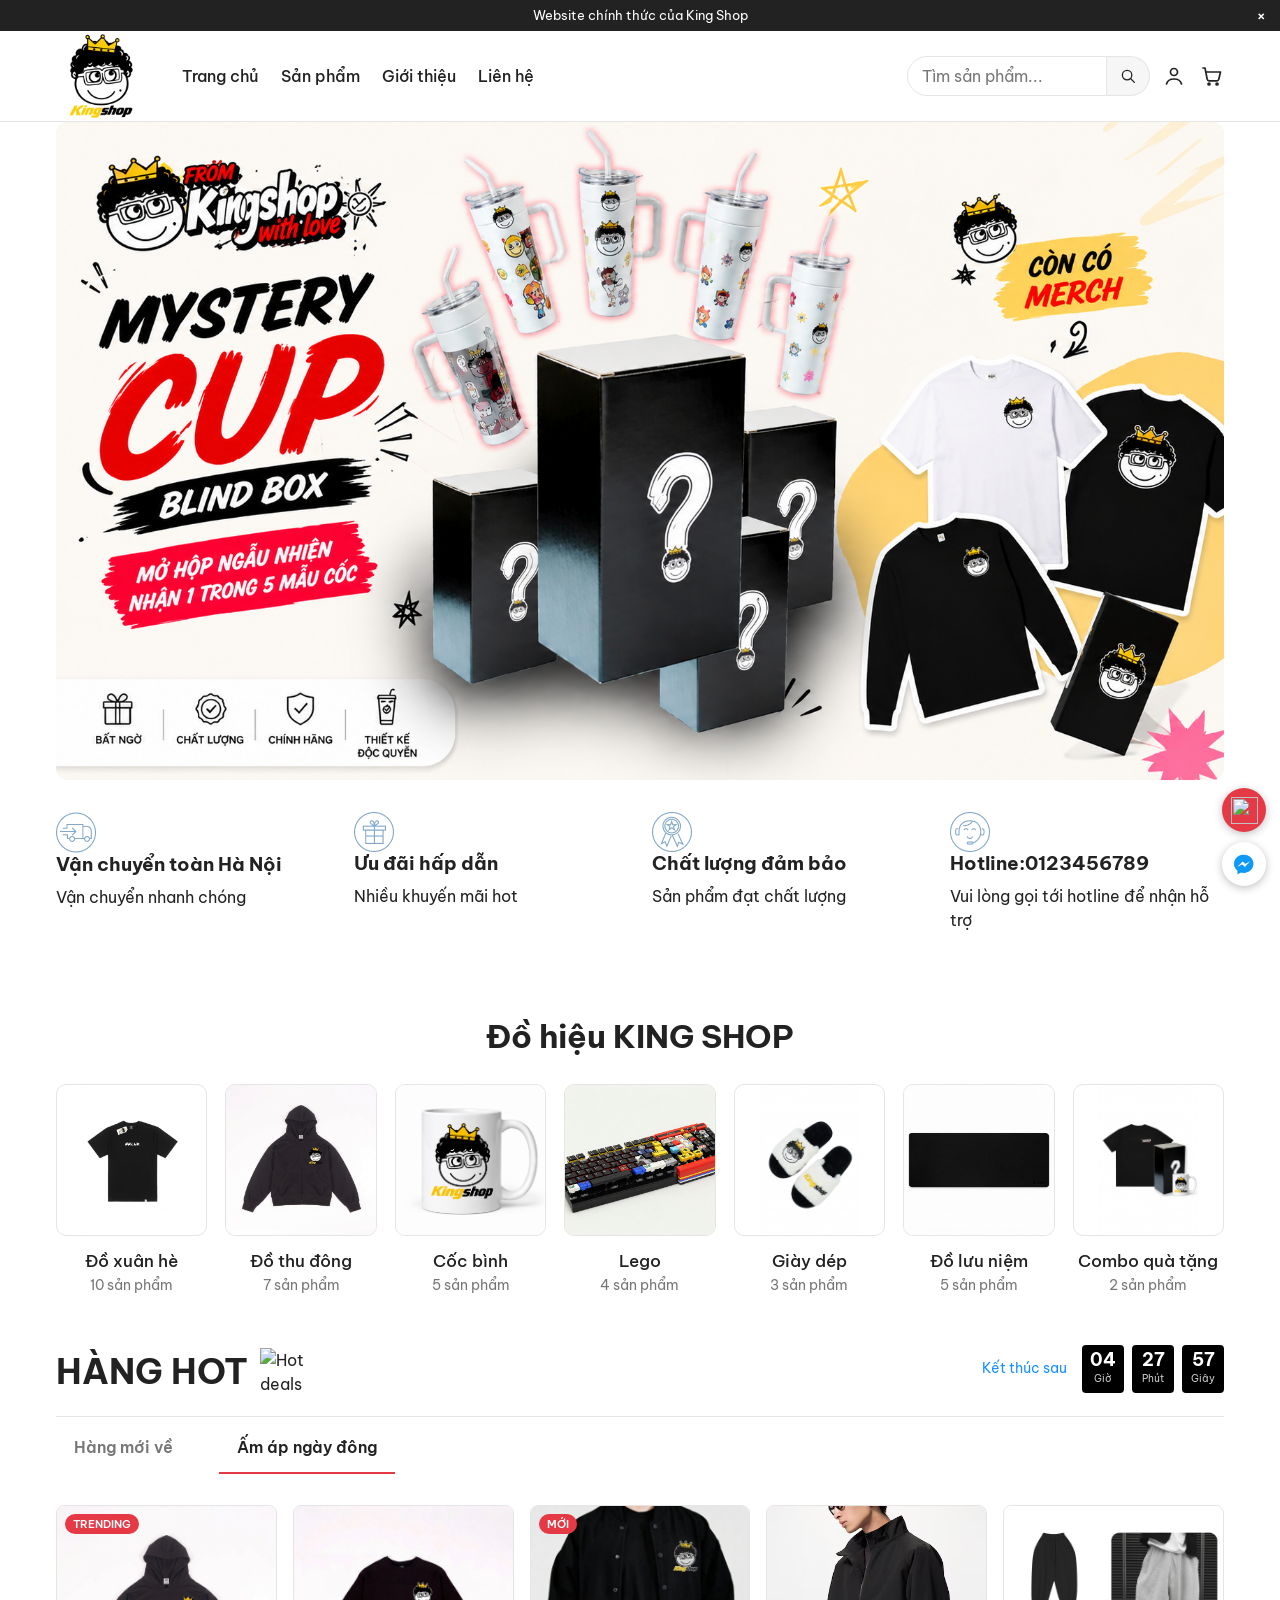
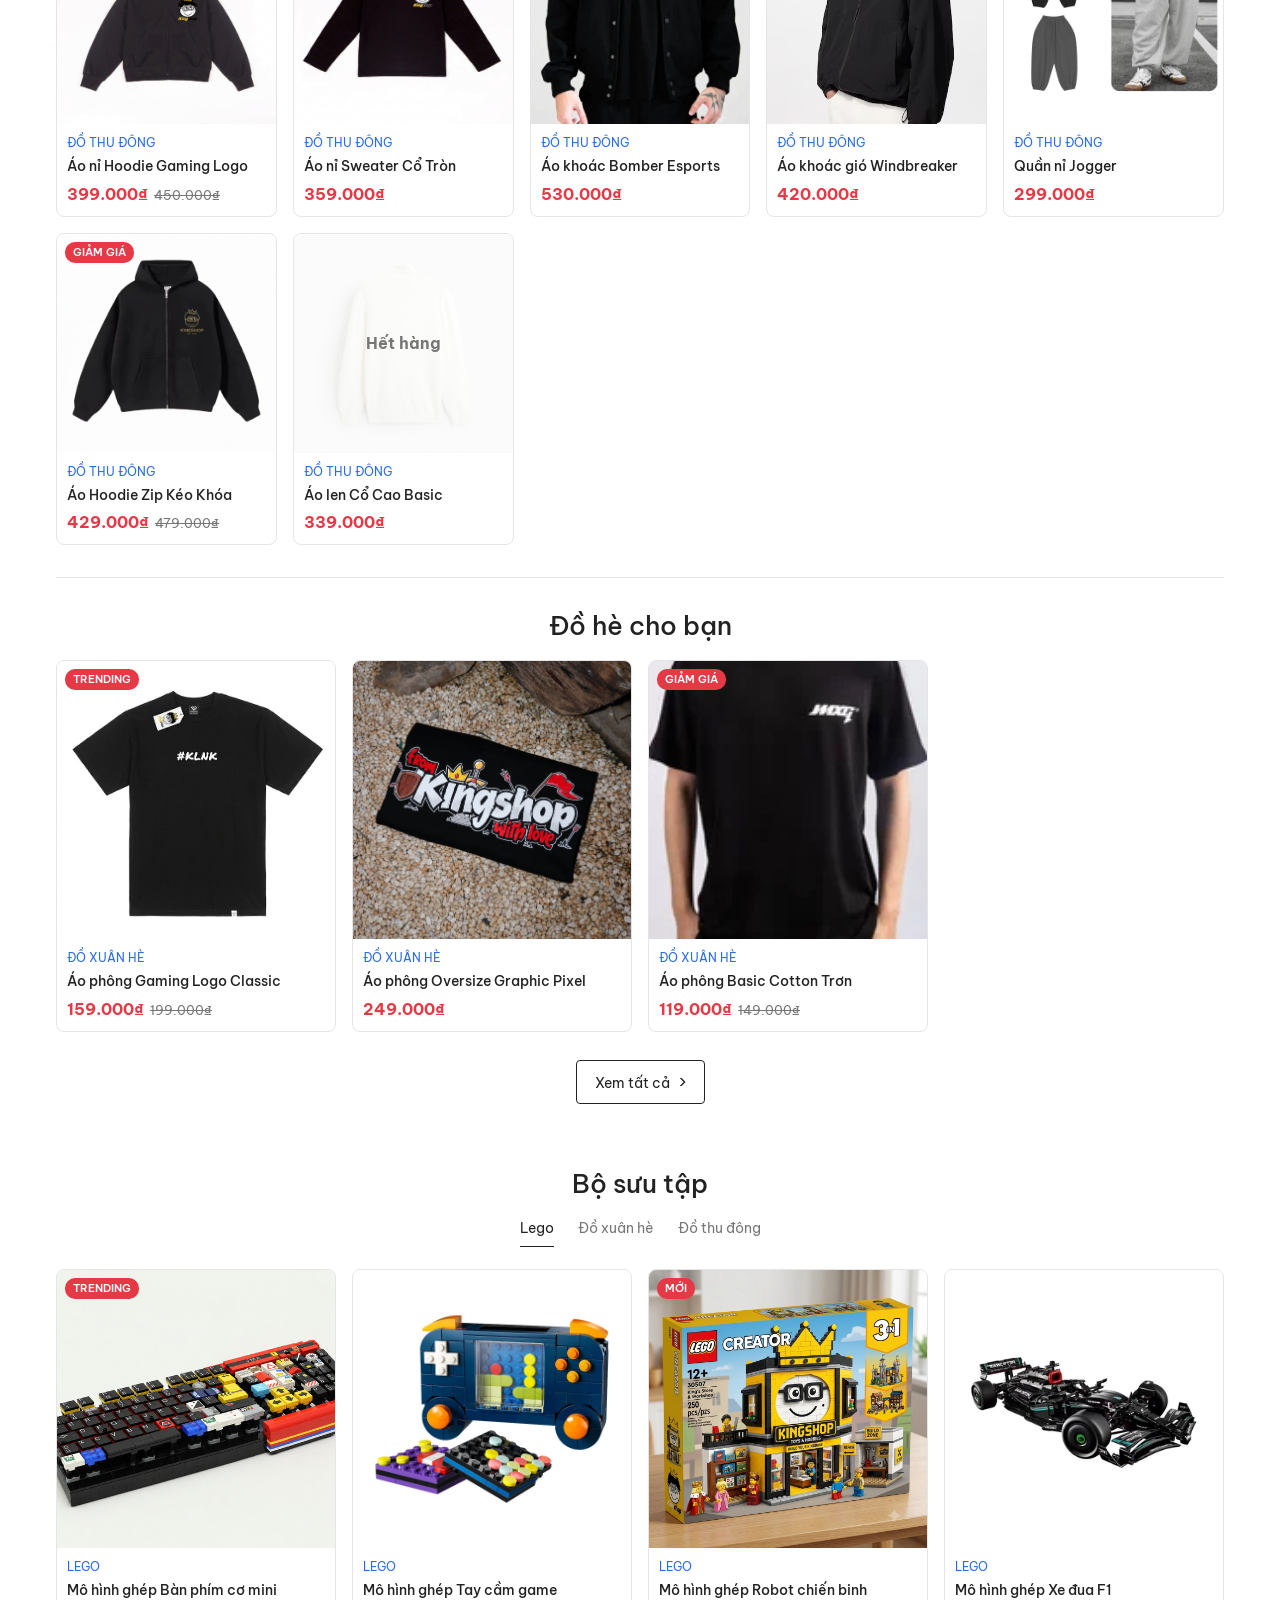
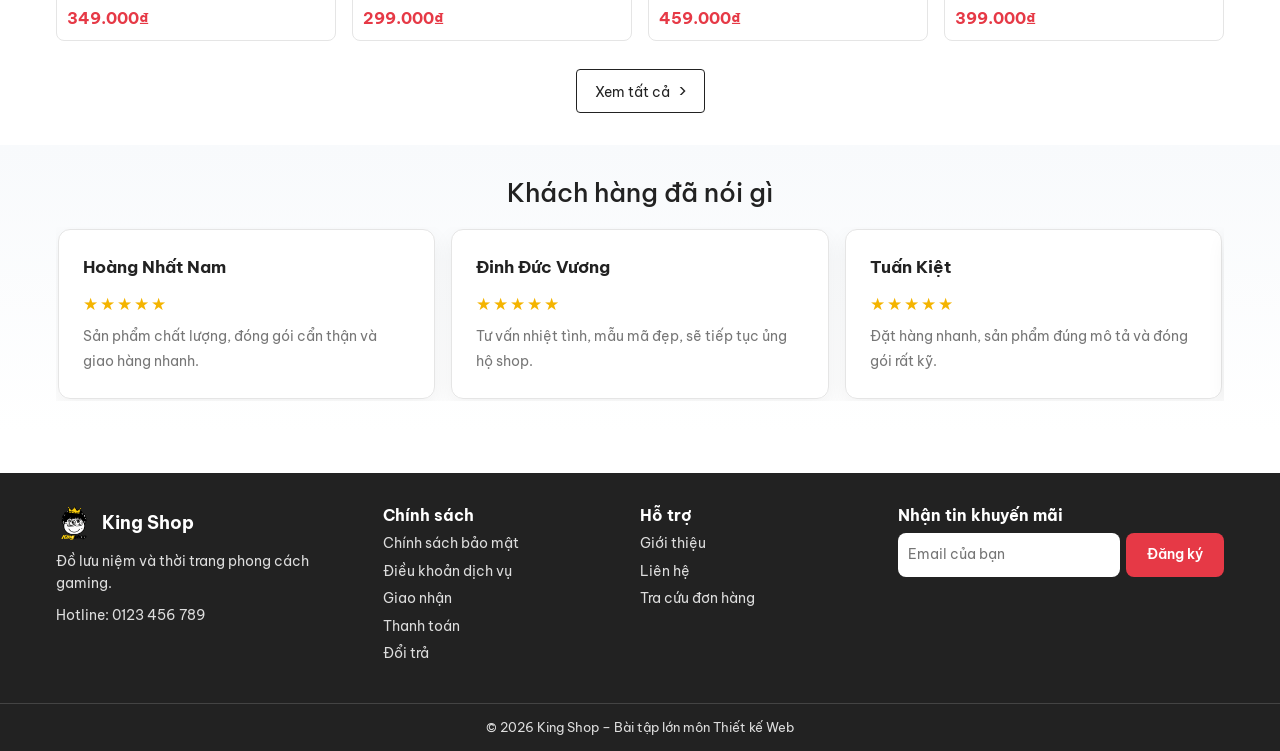
==== commit fc99f0f4: "fix" ====
--- a/index.html
+++ b/index.html
@@ -176,11 +176,6 @@
                 </div>
               </div>
             </div>
-            <div class="review-controls">
-              <button class="review-control" type="button" data-review-prev aria-label="Nhóm đánh giá trước">&#10094;</button>
-              <div class="review-dots" data-review-dots aria-label="Chọn nhóm đánh giá"></div>
-              <button class="review-control" type="button" data-review-next aria-label="Nhóm đánh giá tiếp theo">&#10095;</button>
-            </div>
           </div>
         </div>
       </section>
@@ -206,7 +201,7 @@
     <script src="./js/auth.js"></script>
     <script src="./js/main.js"></script>
     <script src="./js/countdown.js"></script>
-    <script src="./js/slider.js"></script>
+    <!-- <script src="./js/slider.js"></script> -->
     <script src="./js/reviews.js"></script>
   </body>
 </html>
--- a/css/product.css
+++ b/css/product.css
@@ -1,5 +1,4 @@
-/* Khóa cuộn trang. JS thêm class này vào <body> khi mở popup Quick View
-   để người dùng không cuộn được trang nền phía sau popup. */
+
 .no-scroll { overflow: hidden; }
 
 .breadcrumb {
@@ -93,7 +92,7 @@
 /* ---------- 3.2 BỐ CỤC CHÍNH: SIDEBAR LỌC + LƯỚI SẢN PHẨM ---------- */
 
 /* Mặc định (mobile) chỉ 1 cột: sidebar nằm trên, lưới sản phẩm nằm dưới.
-   Từ 768px trở lên sẽ đổi thành 2 cột (xem phần responsive cuối file). */
+   Từ 768px trở lên sẽ đổi thành 2 cột  */
 .catalog-layout {
   display: grid;
   grid-template-columns: 1fr;       /* 1 cột chiếm toàn bộ chiều ngang */
@@ -191,17 +190,17 @@
   border-radius: 50%;               /* hình tròn */
 }
 /* Mỗi class tô 1 màu. Tên class là slug màu trong dữ liệu sản phẩm (JS ghép: swatch--${slug}) */
-.swatch--den { background: #111; }          /* đen */
-.swatch--trang { background: #fff; }        /* trắng */
-.swatch--xam { background: #8a8a8a; }       /* xám */
-.swatch--be { background: #d8c4a8; }        /* be */
-.swatch--hong { background: #e8899b; }      /* hồng */
-.swatch--xanh-navy { background: #173a63; } /* xanh navy */
-.swatch--do { background: #d62828; }        /* đỏ */
-.swatch--vang { background: #f4c430; }      /* vàng */
-.swatch--xanh-reu { background: #4a5d23; }  /* xanh rêu */
+.swatch--den { background: #111; }          
+.swatch--trang { background: #fff; }        
+.swatch--xam { background: #8a8a8a; }      
+.swatch--be { background: #d8c4a8; }        
+.swatch--hong { background: #e8899b; }      
+.swatch--xanh-navy { background: #173a63; } 
+.swatch--do { background: #d62828; }        
+.swatch--vang { background: #f4c430; }    
+.swatch--xanh-reu { background: #4a5d23; }  
 .swatch--trong { background: linear-gradient(135deg, #fff 50%, #cde 50%); } /* "trong suốt": chia chéo nửa trắng nửa xanh nhạt */
-.swatch--xanh-la { background: #2a9d5c; }   /* xanh lá */
+.swatch--xanh-la { background: #2a9d5c; }   
 
 /* ---------- 3.6 THẺ SẢN PHẨM (PRODUCT CARD) ---------- */
 
@@ -590,7 +589,7 @@
 }
 
 /* ---------- Từ 800px trở xuống (mobile) ---------- */
-@media (max-width: 800px) { /* cho CSS biết “chỉ áp dụng các style bên trong khi điều kiện đúng”*/
+@media (max-width: 800px) { /* cho CSS biết “chỉ áp dụng các style bên trong khi điều kiện đúng”*/ /* @media được gọi là truy vấn */
    /* Banner thấp hơn, đệm và khoảng cách nhỏ lại cho vừa màn hình hẹp */
   .catalog-banner { height: 100px; padding: 0 12px; gap: 6px; }
   /* Khối chữ chiếm phần còn lại; min-width:0 cho phép nó co nhỏ thay vì chống tràn banner */
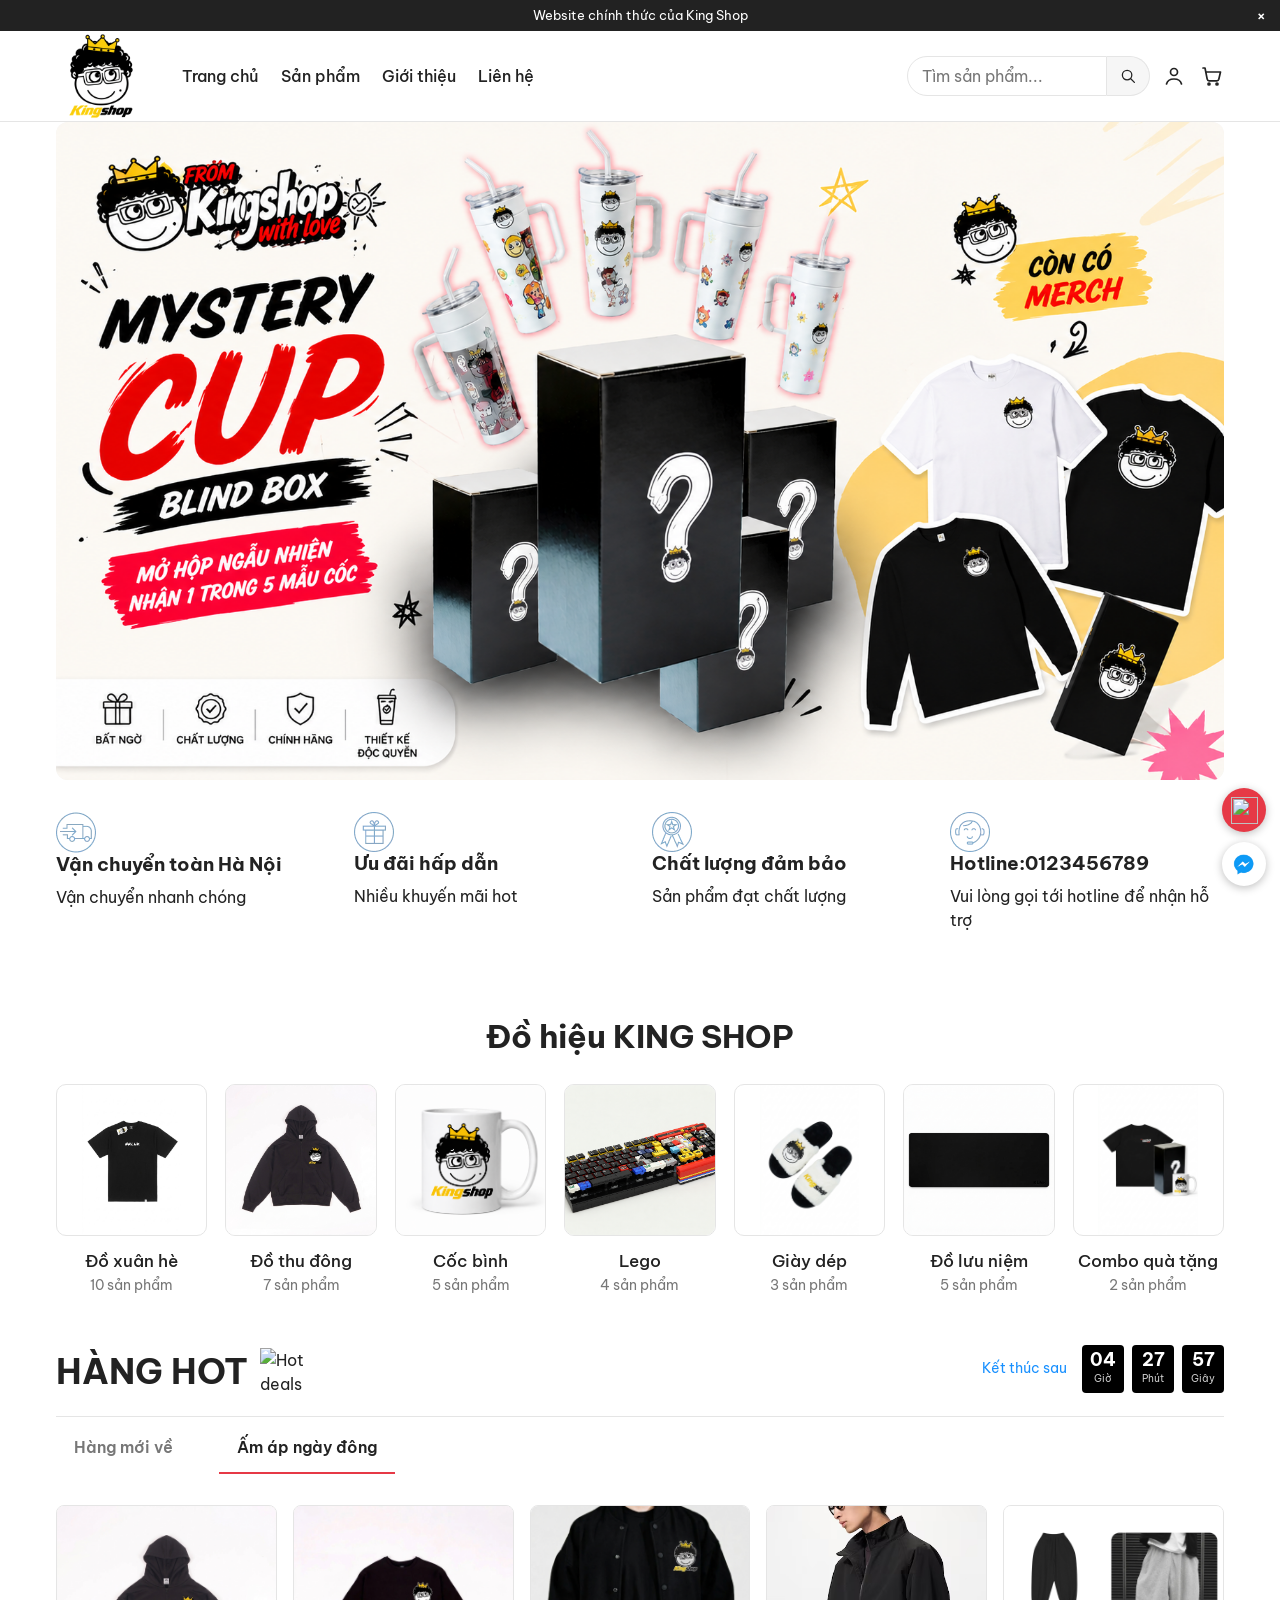
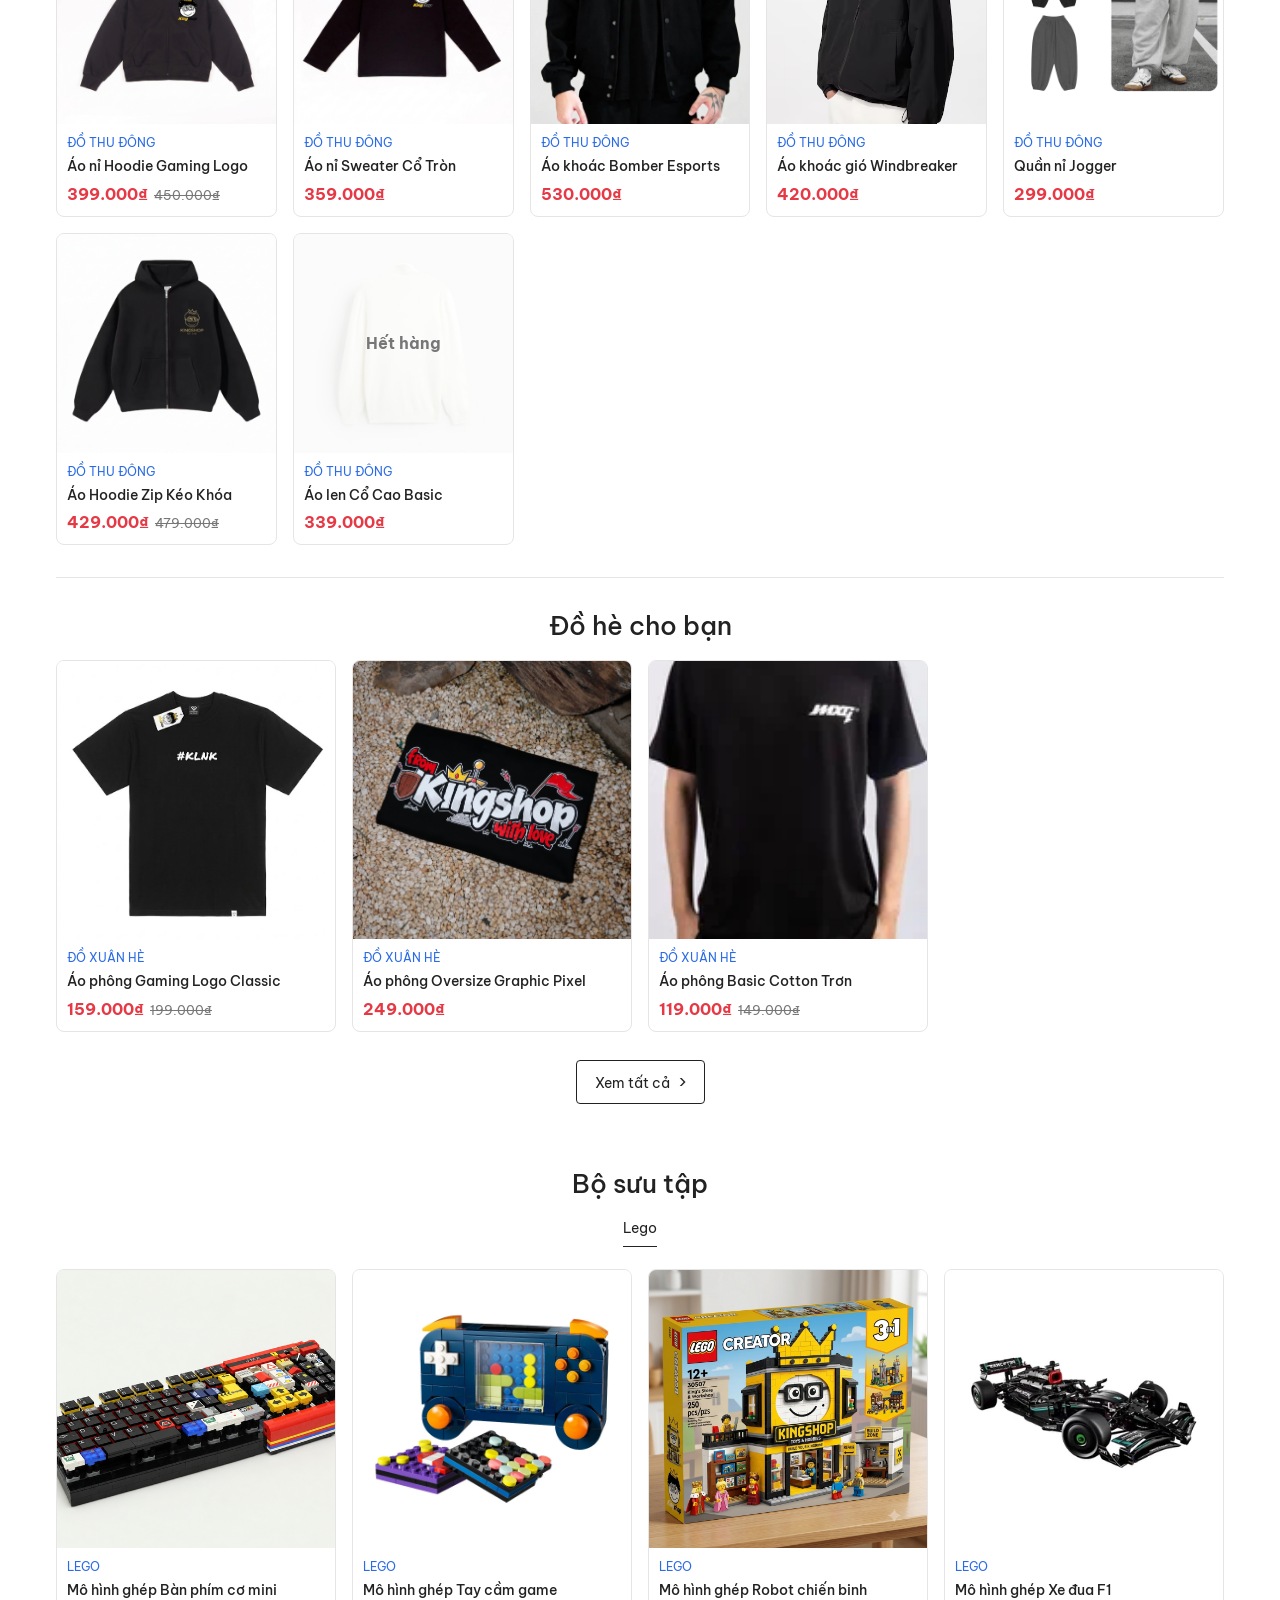
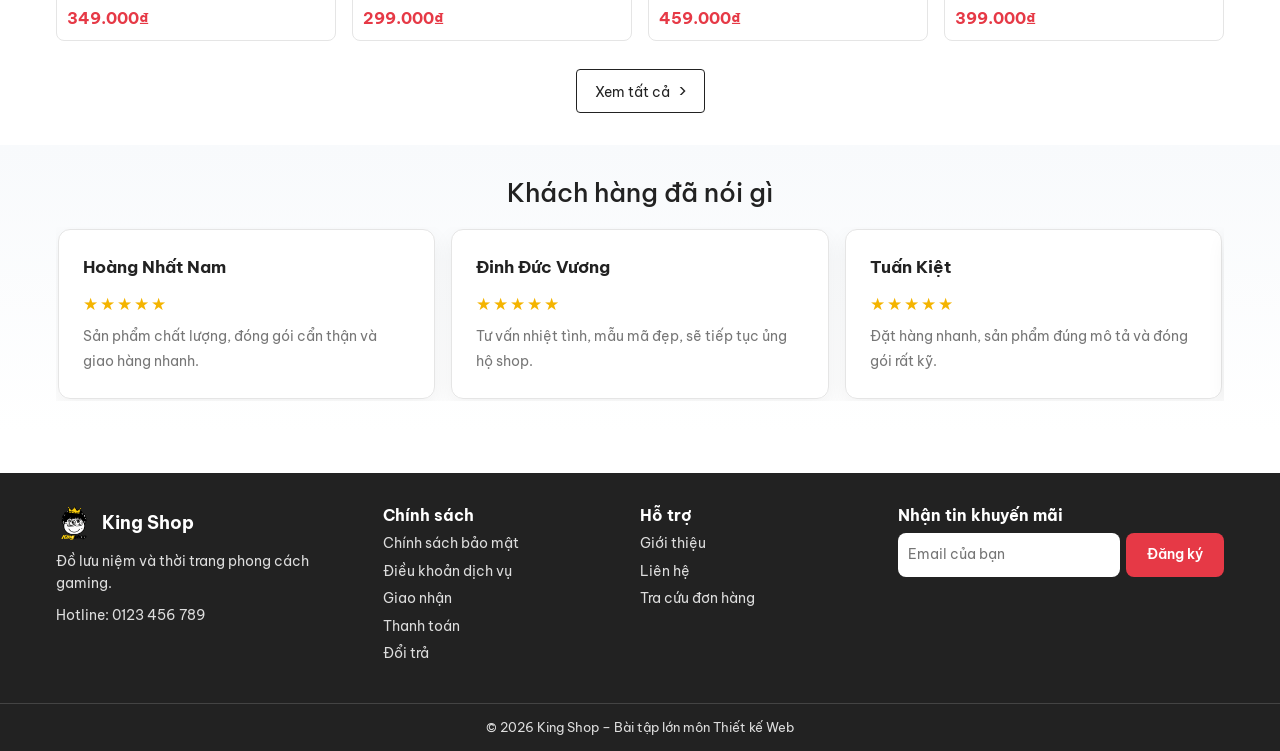
==== commit bb80410d: "Simplify collection tabs on lite homepage" ====
--- a/index.html
+++ b/index.html
@@ -126,8 +126,6 @@
           <h2 class="home-section-title">Bộ sưu tập</h2>
           <div class="collection-tabs" aria-label="Bộ sưu tập sản phẩm">
             <button class="collection-tab collection-tab--active" type="button">Lego</button>
-            <a class="collection-tab" href="./pages/san-pham.html?category=ao-xuan-he">Đồ xuân hè</a>
-            <a class="collection-tab" href="./pages/san-pham.html?category=do-thu-dong">Đồ thu đông</a>
           </div>
           <div class="product-grid collection-grid"></div>
           <a class="view-all-link" href="./pages/san-pham.html?category=lego">Xem tất cả <span aria-hidden="true">›</span></a>
--- a/css/base.css
+++ b/css/base.css
@@ -14,7 +14,11 @@
   --container-width: 1200px;
 }
 
-*, *::before, *::after { box-sizing: border-box; }
+*,
+*::before,
+*::after {
+  box-sizing: border-box;
+}
 
 body {
   margin: 0;
@@ -24,13 +28,38 @@
   line-height: 1.5;
 }
 
-img { max-width: 100%; display: block; }
-a { color: inherit; text-decoration: none; }
-ul { list-style: none; margin: 0; padding: 0; }
-h1, h2, h3, h4 { margin: 0 0 .5em; line-height: 1.25; }
-p { margin: 0 0 .75em; }
-button, input, select, textarea { font: inherit; }
-button { cursor: pointer; }
+img {
+  max-width: 100%;
+  display: block;
+}
+a {
+  color: inherit;
+  text-decoration: none;
+}
+ul {
+  list-style: none;
+  margin: 0;
+  padding: 0;
+}
+h1,
+h2,
+h3,
+h4 {
+  margin: 0 0 0.5em;
+  line-height: 1.25;
+}
+p {
+  margin: 0 0 0.75em;
+}
+button,
+input,
+select,
+textarea {
+  font: inherit;
+}
+button {
+  cursor: pointer;
+}
 
 .container {
   width: 100%;
@@ -39,15 +68,21 @@
   padding: 0 16px;
 }
 
-.section { padding: 32px 0; }
-.section__title { font-size: 1.5rem; text-align: center; margin-bottom: 20px; }
+.section {
+  padding: 32px 0;
+}
+.section__title {
+  font-size: 1.5rem;
+  text-align: center;
+  margin-bottom: 20px;
+}
 .home-section-title {
   margin-bottom: 18px;
   text-align: center;
   font-size: 1.6rem;
   font-weight: 500;
 }
-.feature-list{
+.feature-list {
   display: grid;
   grid-template-columns: repeat(2, minmax(0, 1fr));
   gap: 16px;
@@ -68,7 +103,7 @@
 
 .banner-slides {
   display: flex;
-  transition: transform .45s ease;
+  transition: transform 0.45s ease;
 }
 
 .banner-slide {
@@ -101,22 +136,26 @@
   height: 40px;
   border: 0;
   border-radius: 50%;
-  background: rgba(0, 0, 0, .45);
+  background: rgba(0, 0, 0, 0.45);
   color: #fff;
   font-size: 1.4rem;
   line-height: 1;
   cursor: pointer;
   transform: translateY(-50%);
-  transition: background .2s ease;
+  transition: background 0.2s ease;
 }
 
 .banner-control:hover,
 .banner-control:focus-visible {
-  background: rgba(0, 0, 0, .7);
-}
-
-.banner-control--prev { left: 14px; }
-.banner-control--next { right: 14px; }
+  background: rgba(0, 0, 0, 0.7);
+}
+
+.banner-control--prev {
+  left: 14px;
+}
+.banner-control--next {
+  right: 14px;
+}
 
 .banner-dots {
   position: absolute;
@@ -133,7 +172,7 @@
   padding: 0;
   border: 0;
   border-radius: 50%;
-  background: rgba(255, 255, 255, .65);
+  background: rgba(255, 255, 255, 0.65);
   cursor: pointer;
 }
 
@@ -160,7 +199,7 @@
   align-items: center;
   text-align: center;
   color: var(--color-text);
-  transition: transform .2s;
+  transition: transform 0.2s;
 }
 .category-card:hover {
   transform: translateY(-4px);
@@ -181,7 +220,7 @@
   height: 100%;
   object-fit: contain;
   object-position: center;
-  transition: transform .2s;
+  transition: transform 0.2s;
 }
 .category-card:hover .category-card__image img {
   transform: scale(1.03);
@@ -194,7 +233,7 @@
 .category-card__count {
   margin-top: 2px;
   color: var(--color-muted);
-  font-size: .9rem;
+  font-size: 0.9rem;
 }
 .hot-deals-container {
   position: relative;
@@ -228,6 +267,7 @@
   display: block;
   border-bottom: 1px solid var(--color-border);
 }
+/* Bắt đầu */
 .tab-buttons {
   display: flex;
   gap: 28px;
@@ -272,7 +312,7 @@
   padding: 8px 18px;
   border: 1px solid var(--color-text);
   border-radius: 4px;
-  font-size: .9rem;
+  font-size: 0.9rem;
 }
 .view-all-link span {
   margin-left: 6px;
@@ -290,7 +330,7 @@
   border-bottom: 1px solid transparent;
   background: transparent;
   color: var(--color-muted);
-  font-size: .9rem;
+  font-size: 0.9rem;
 }
 .collection-tab--active {
   border-color: var(--color-text);
@@ -298,7 +338,7 @@
 }
 .review-grid {
   display: flex;
-  transition: transform .45s ease;
+  transition: transform 0.45s ease;
 }
 .review-viewport {
   overflow: hidden;
@@ -318,10 +358,10 @@
   min-width: 0;
   min-height: 170px;
   padding: 24px;
-  background: rgba(255, 255, 255, .92);
+  background: rgba(255, 255, 255, 0.92);
   border: 1px solid var(--color-border);
   border-radius: 12px;
-  box-shadow: 0 8px 22px rgba(34, 34, 34, .06);
+  box-shadow: 0 8px 22px rgba(34, 34, 34, 0.06);
 }
 .review-controls {
   display: flex;
@@ -338,7 +378,10 @@
   background: var(--color-bg);
   color: var(--color-text);
   line-height: 1;
-  transition: background .2s, color .2s, border-color .2s;
+  transition:
+    background 0.2s,
+    color 0.2s,
+    border-color 0.2s;
 }
 .review-control:hover,
 .review-control:focus-visible {
@@ -375,7 +418,7 @@
 .review-card p {
   margin-bottom: 0;
   color: var(--color-muted);
-  font-size: .9rem;
+  font-size: 0.9rem;
   line-height: 1.7;
   overflow-wrap: anywhere;
 }
@@ -398,7 +441,7 @@
 .discord-section__eyebrow {
   margin-bottom: 8px;
   color: #5865f2;
-  font-size: .85rem;
+  font-size: 0.85rem;
   font-weight: 600;
   text-transform: uppercase;
 }
@@ -419,13 +462,15 @@
   padding: 10px 10px 12px;
   border: 1px solid #dfe2fb;
   border-radius: 12px;
-  background: rgba(255, 255, 255, .8);
-  box-shadow: 0 8px 20px rgba(88, 101, 242, .08);
-  transition: transform .2s ease, box-shadow .2s ease;
+  background: rgba(255, 255, 255, 0.8);
+  box-shadow: 0 8px 20px rgba(88, 101, 242, 0.08);
+  transition:
+    transform 0.2s ease,
+    box-shadow 0.2s ease;
 }
 .discord-member:hover {
   transform: translateY(-5px);
-  box-shadow: 0 12px 26px rgba(88, 101, 242, .16);
+  box-shadow: 0 12px 26px rgba(88, 101, 242, 0.16);
 }
 .discord-member img {
   width: 100%;
@@ -436,7 +481,7 @@
 .discord-member figcaption {
   margin-top: 10px;
   color: var(--color-text);
-  font-size: .85rem;
+  font-size: 0.85rem;
   font-weight: 600;
 }
 .discord-section__button {
@@ -447,13 +492,16 @@
   background: #5865f2;
   color: #fff;
   font-weight: 600;
-  box-shadow: 0 6px 14px rgba(88, 101, 242, .22);
-  transition: background .2s ease, transform .2s ease, box-shadow .2s ease;
+  box-shadow: 0 6px 14px rgba(88, 101, 242, 0.22);
+  transition:
+    background 0.2s ease,
+    transform 0.2s ease,
+    box-shadow 0.2s ease;
 }
 .discord-section__button:hover {
   background: #4752c4;
   transform: translateY(-2px);
-  box-shadow: 0 8px 18px rgba(88, 101, 242, .3);
+  box-shadow: 0 8px 18px rgba(88, 101, 242, 0.3);
 }
 .countdown-wrapper {
   display: flex;
@@ -498,4 +546,4 @@
   font-size: 10px;
   color: #ccc;
   margin-top: 2px;
-}+}
--- a/css/product.css
+++ b/css/product.css
@@ -1,4 +1,3 @@
-
 .no-scroll { overflow: hidden; }
 
 .breadcrumb {
@@ -89,10 +88,9 @@
   font-weight: 700;                 /* chữ đậm */
 }
 
-/* ---------- 3.2 BỐ CỤC CHÍNH: SIDEBAR LỌC + LƯỚI SẢN PHẨM ---------- */
-
-/* Mặc định (mobile) chỉ 1 cột: sidebar nằm trên, lưới sản phẩm nằm dưới.
-   Từ 768px trở lên sẽ đổi thành 2 cột  */
+/* ---------- 3.2 BỐ CỤC CHÍNH: LƯỚI SẢN PHẨM ---------- */
+
+/* Chỉ 1 cột: lưới sản phẩm chiếm toàn bộ chiều ngang */
 .catalog-layout {
   display: grid;
   grid-template-columns: 1fr;       /* 1 cột chiếm toàn bộ chiều ngang */
@@ -135,49 +133,6 @@
   font-size: .85rem;
 }
 
-/* ---------- 3.4 BỘ LỌC Ở SIDEBAR ---------- */
-
-/* Một nhóm lọc (ví dụ: Danh mục, Màu sắc, Giá). Là thẻ <details> nên bấm vào để thu gọn/mở ra. */
-.filter-group {
-  padding: 12px 0;
-  border-bottom: 1px solid var(--color-border); /* đường kẻ ngăn cách giữa các nhóm */
-}
-/* Tiêu đề của nhóm lọc (thẻ <summary>) */
-.filter-group summary {
-  cursor: pointer;                  /* con trỏ bàn tay báo hiệu bấm được */
-  font-size: .8rem;
-  font-weight: 700;
-  letter-spacing: .08em;
-  text-transform: uppercase;        /* viết HOA toàn bộ */
-}
-/* Link danh mục và nút lọc màu: làm cho trông giống nhau (mỗi mục là 1 dòng danh sách) */
-.filter-links a,
-.filter-color {
-  display: flex;
-  align-items: center;
-  gap: 8px;                         /* khoảng cách giữa chấm màu và tên màu */
-  width: 100%;                      /* chiếm hết chiều ngang để dễ bấm */
-  padding: 7px 0;
-  border: 0;                        /* các thuộc tính border/background/text-align này dùng để */
-  background: none;                 /* xóa giao diện mặc định của <button>, */
-  color: var(--color-text);         /* khiến nút nhìn giống chữ thường như thẻ <a> */
-  text-align: left;
-}
-/* Rê chuột hoặc đang được chọn (class is-active do JS thêm) -> chữ xanh */
-.filter-links a:hover,
-.filter-links a.is-active,
-.filter-color:hover,
-.filter-color.is-active {
-  color: #2b6ce4;
-}
-/* Ô checkbox lọc (ví dụ: lọc theo khoảng giá) */
-.filter-check {
-  display: flex;
-  align-items: center;
-  gap: 8px;                         /* cách giữa checkbox và nhãn */
-  padding: 6px 0;
-  font-size: .9rem;
-}
 /* ---------- 3.5 Ô MÀU (SWATCH) CHO BỘ LỌC MÀU ---------- */
 
 /* Chấm tròn nhỏ hiển thị màu */
@@ -569,11 +524,7 @@
 
 /* ---------- Từ 768px trở lên (tablet, laptop) ---------- */
 @media (min-width: 768px) {
-  /* Giữ chiều cao tối thiểu để trang không bị "giật" khi lọc ra ít sản phẩm */
-  .catalog-sidebar,
   .catalog-grid { min-height: 600px; }
-  /* Đổi bố cục catalog thành 2 cột: sidebar 220px | lưới sản phẩm chiếm phần còn lại */
-  .catalog-layout { grid-template-columns: 220px 1fr; }
   /* Lưới sản phẩm 3 cột. minmax(0, 1fr) cho phép cột co nhỏ được (không bị nội dung dài chống rộng).
      !important để đè các style khác (vd style inline đặt từ JS hoặc file CSS khác). */
   .catalog-grid { grid-template-columns: repeat(3, minmax(0, 1fr)) !important; }
--- a/css/responsive.css
+++ b/css/responsive.css
@@ -147,7 +147,7 @@
   .footer__grid { grid-template-columns: repeat(2, 1fr); }
   .header__search { display: flex; }
 }
-
+/* sửa phần Đồ hiệu KING SHOP */
 @media (min-width: 1024px) {
   .product-grid { grid-template-columns: repeat(4, 1fr); }
   .hot-product-grid { grid-template-columns: repeat(5, minmax(0, 1fr)); }
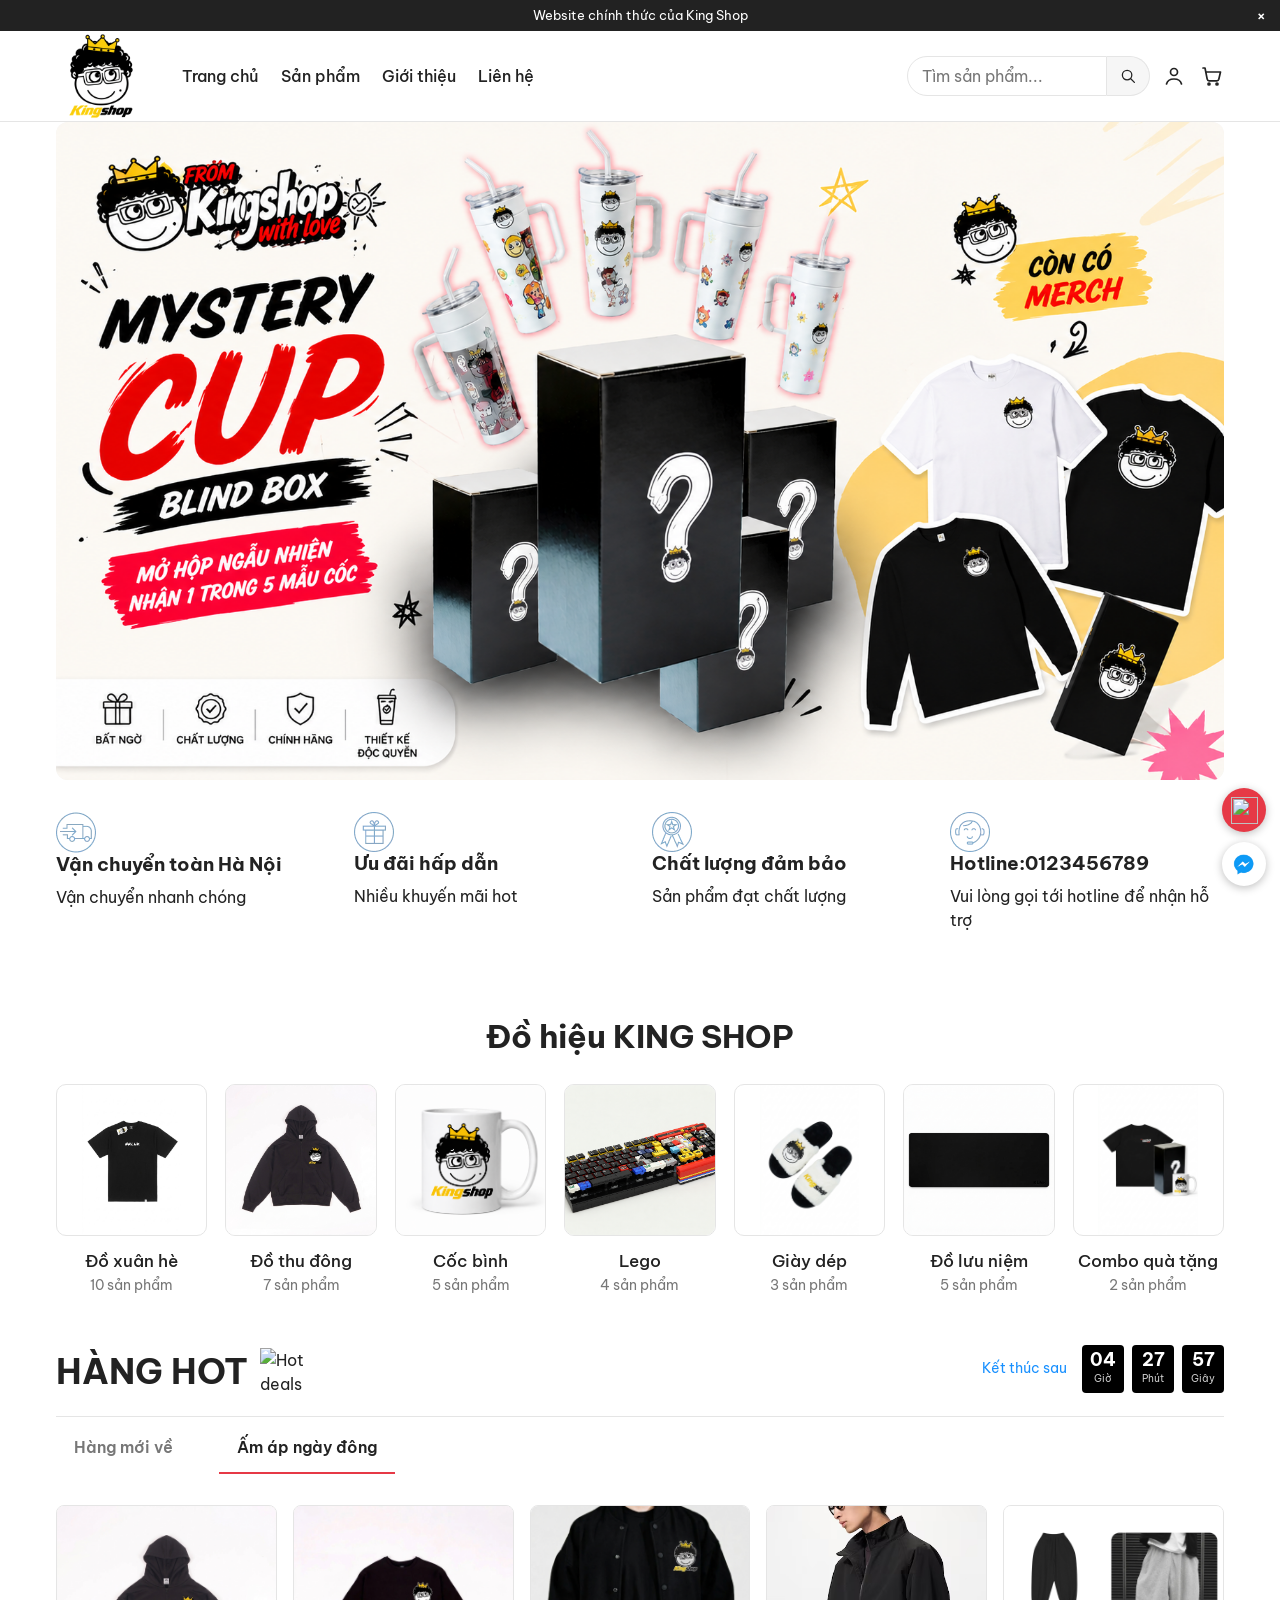
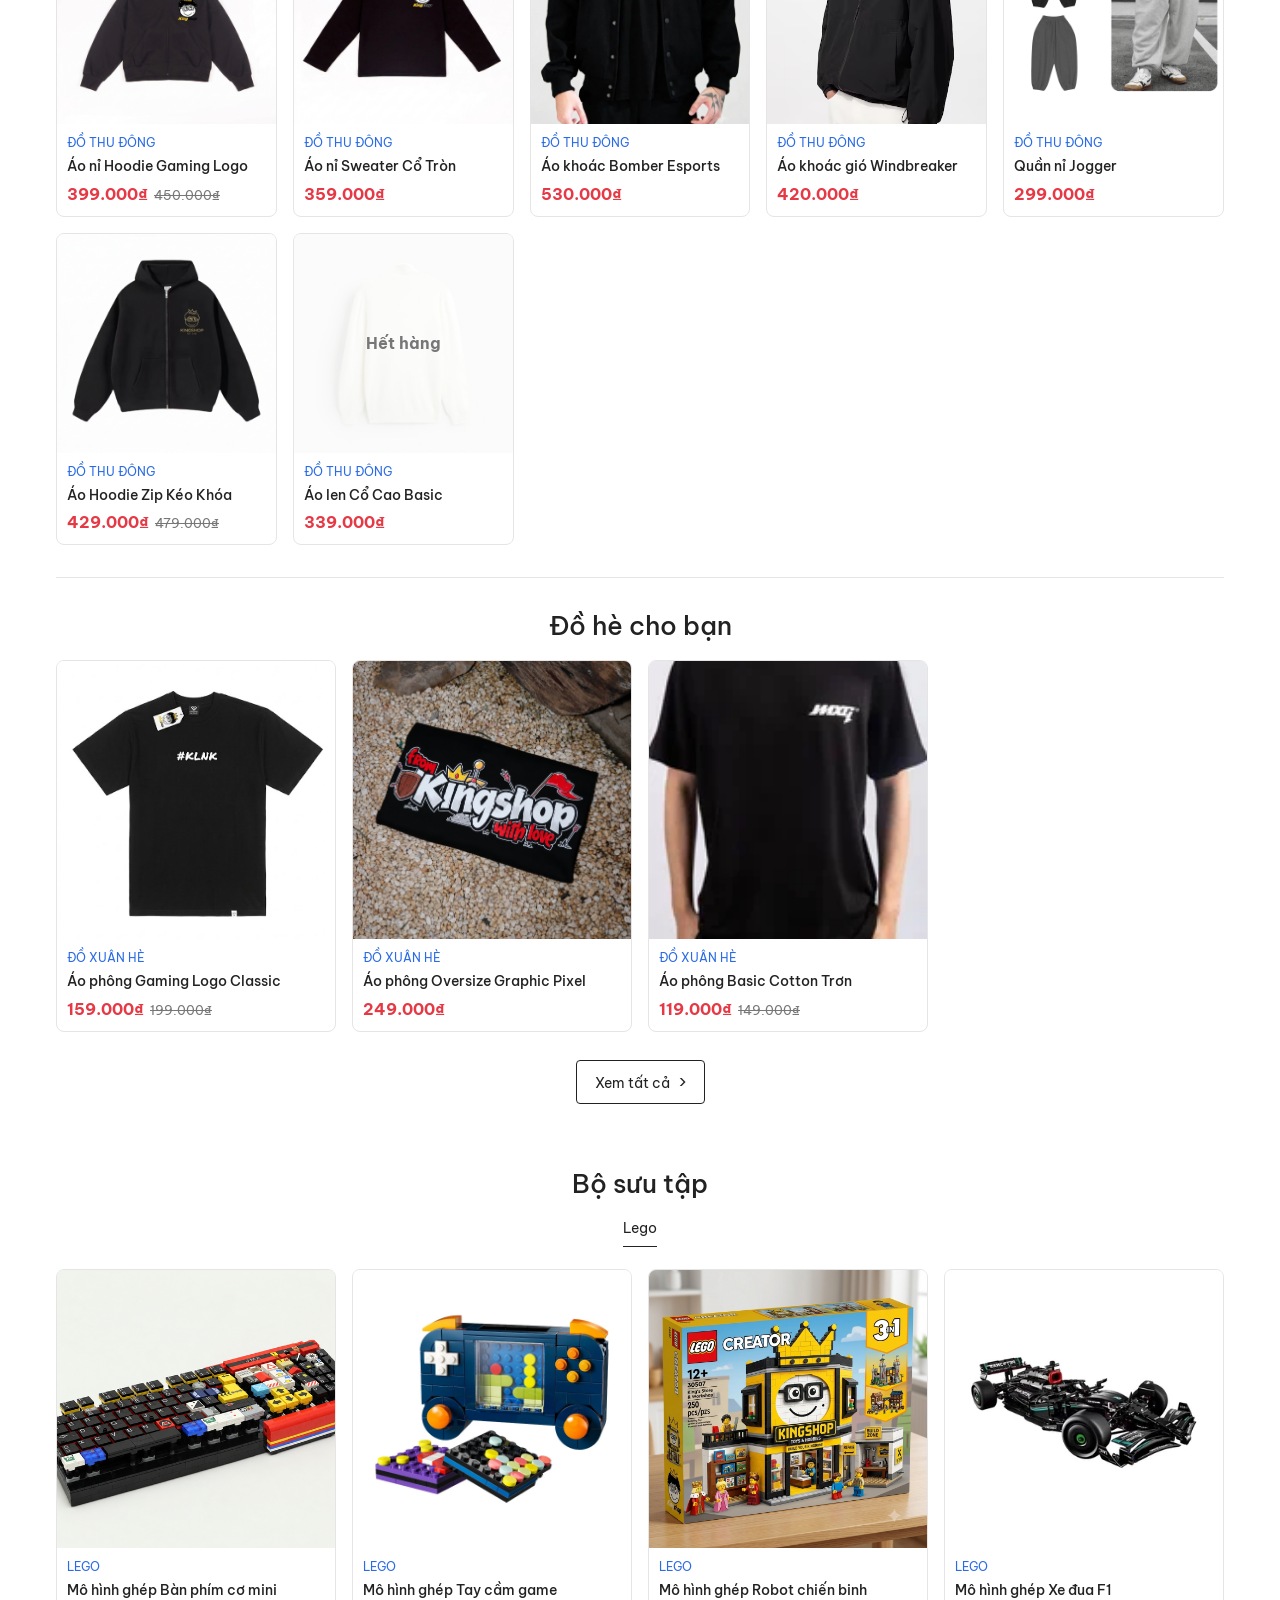
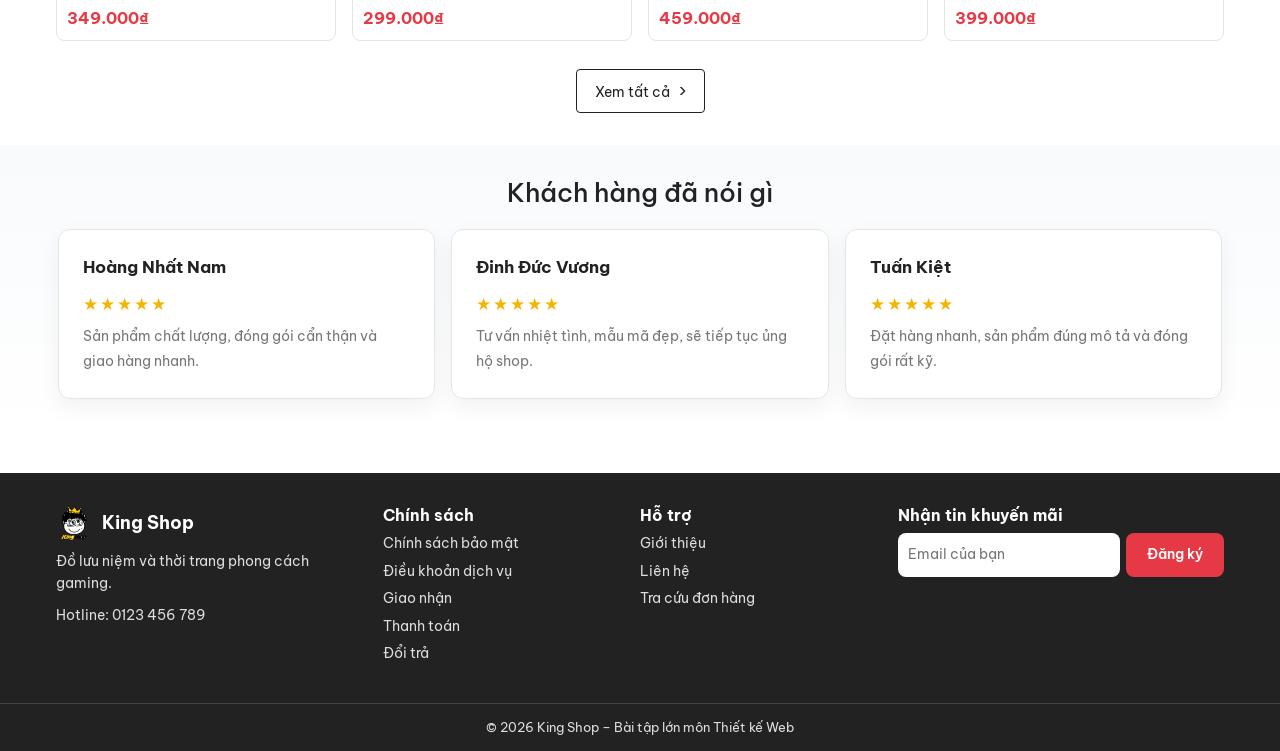
==== commit af4f8be0: "Replace review slider with static customer cards" ====
--- a/index.html
+++ b/index.html
@@ -135,45 +135,22 @@
       <section class="reviews-section section">
         <div class="container">
           <h2 class="home-section-title">Khách hàng đã nói gì</h2>
-          <div class="review-slider" data-review-slider>
-            <div class="review-viewport">
-              <div class="review-grid">
-                <div class="review-slide">
-                  <article class="review-card">
-                    <strong>Hoàng Nhất Nam</strong>
-                    <div class="review-stars" aria-label="5 trên 5 sao">★★★★★</div>
-                    <p>Sản phẩm chất lượng, đóng gói cẩn thận và giao hàng nhanh.</p>
-                  </article>
-                  <article class="review-card">
-                    <strong>Đinh Đức Vương</strong>
-                    <div class="review-stars" aria-label="5 trên 5 sao">★★★★★</div>
-                    <p>Tư vấn nhiệt tình, mẫu mã đẹp, sẽ tiếp tục ủng hộ shop.</p>
-                  </article>
-                  <article class="review-card">
-                    <strong>Tuấn Kiệt</strong>
-                    <div class="review-stars" aria-label="5 trên 5 sao">★★★★★</div>
-                    <p>Đặt hàng nhanh, sản phẩm đúng mô tả và đóng gói rất kỹ.</p>
-                  </article>
-                </div>
-                <div class="review-slide">
-                  <article class="review-card">
-                    <strong>Hoàng Nhất Vua</strong>
-                    <div class="review-stars" aria-label="5 trên 5 sao">★★★★★</div>
-                    <p>Sản phẩm đẹp hơn mong đợi, shop tư vấn nhanh và rất dễ thương.</p>
-                  </article>
-                  <article class="review-card">
-                    <strong>Đinh Đức Vua</strong>
-                    <div class="review-stars" aria-label="5 trên 5 sao">★★★★★</div>
-                    <p>Hàng giao đúng mẫu, chất lượng tốt và đóng gói cẩn thận.</p>
-                  </article>
-                  <article class="review-card">
-                    <strong>Phạm Tuấn Vua</strong>
-                    <div class="review-stars" aria-label="5 trên 5 sao">★★★★★</div>
-                    <p>Mua hàng thuận tiện, sản phẩm vừa đẹp vừa đúng mô tả.</p>
-                  </article>
-                </div>
-              </div>
-            </div>
+          <div class="review-grid">
+            <article class="review-card">
+              <strong>Hoàng Nhất Nam</strong>
+              <div class="review-stars" aria-label="5 trên 5 sao">★★★★★</div>
+              <p>Sản phẩm chất lượng, đóng gói cẩn thận và giao hàng nhanh.</p>
+            </article>
+            <article class="review-card">
+              <strong>Đinh Đức Vương</strong>
+              <div class="review-stars" aria-label="5 trên 5 sao">★★★★★</div>
+              <p>Tư vấn nhiệt tình, mẫu mã đẹp, sẽ tiếp tục ủng hộ shop.</p>
+            </article>
+            <article class="review-card">
+              <strong>Tuấn Kiệt</strong>
+              <div class="review-stars" aria-label="5 trên 5 sao">★★★★★</div>
+              <p>Đặt hàng nhanh, sản phẩm đúng mô tả và đóng gói rất kỹ.</p>
+            </article>
           </div>
         </div>
       </section>
@@ -199,7 +176,5 @@
     <script src="./js/auth.js"></script>
     <script src="./js/main.js"></script>
     <script src="./js/countdown.js"></script>
-    <!-- <script src="./js/slider.js"></script> -->
-    <script src="./js/reviews.js"></script>
   </body>
 </html>
--- a/css/base.css
+++ b/css/base.css
@@ -337,14 +337,6 @@
   color: var(--color-text);
 }
 .review-grid {
-  display: flex;
-  transition: transform 0.45s ease;
-}
-.review-viewport {
-  overflow: hidden;
-}
-.review-slide {
-  flex: 0 0 100%;
   display: grid;
   grid-template-columns: repeat(3, minmax(0, 1fr));
   gap: 16px;
@@ -362,47 +354,6 @@
   border: 1px solid var(--color-border);
   border-radius: 12px;
   box-shadow: 0 8px 22px rgba(34, 34, 34, 0.06);
-}
-.review-controls {
-  display: flex;
-  align-items: center;
-  justify-content: center;
-  gap: 16px;
-  margin-top: 18px;
-}
-.review-control {
-  width: 36px;
-  height: 36px;
-  border: 1px solid var(--color-border);
-  border-radius: 50%;
-  background: var(--color-bg);
-  color: var(--color-text);
-  line-height: 1;
-  transition:
-    background 0.2s,
-    color 0.2s,
-    border-color 0.2s;
-}
-.review-control:hover,
-.review-control:focus-visible {
-  border-color: var(--color-primary);
-  background: var(--color-primary);
-  color: #fff;
-}
-.review-dots {
-  display: flex;
-  gap: 7px;
-}
-.review-dot {
-  width: 8px;
-  height: 8px;
-  padding: 0;
-  border: 0;
-  border-radius: 50%;
-  background: var(--color-border);
-}
-.review-dot--active {
-  background: var(--color-primary);
 }
 .review-card strong {
   display: block;
--- a/css/responsive.css
+++ b/css/responsive.css
@@ -69,10 +69,6 @@
   }
 
   .review-grid {
-    width: 100%;
-  }
-
-  .review-slide {
     grid-template-columns: 1fr;
     gap: 12px;
     padding: 2px;
